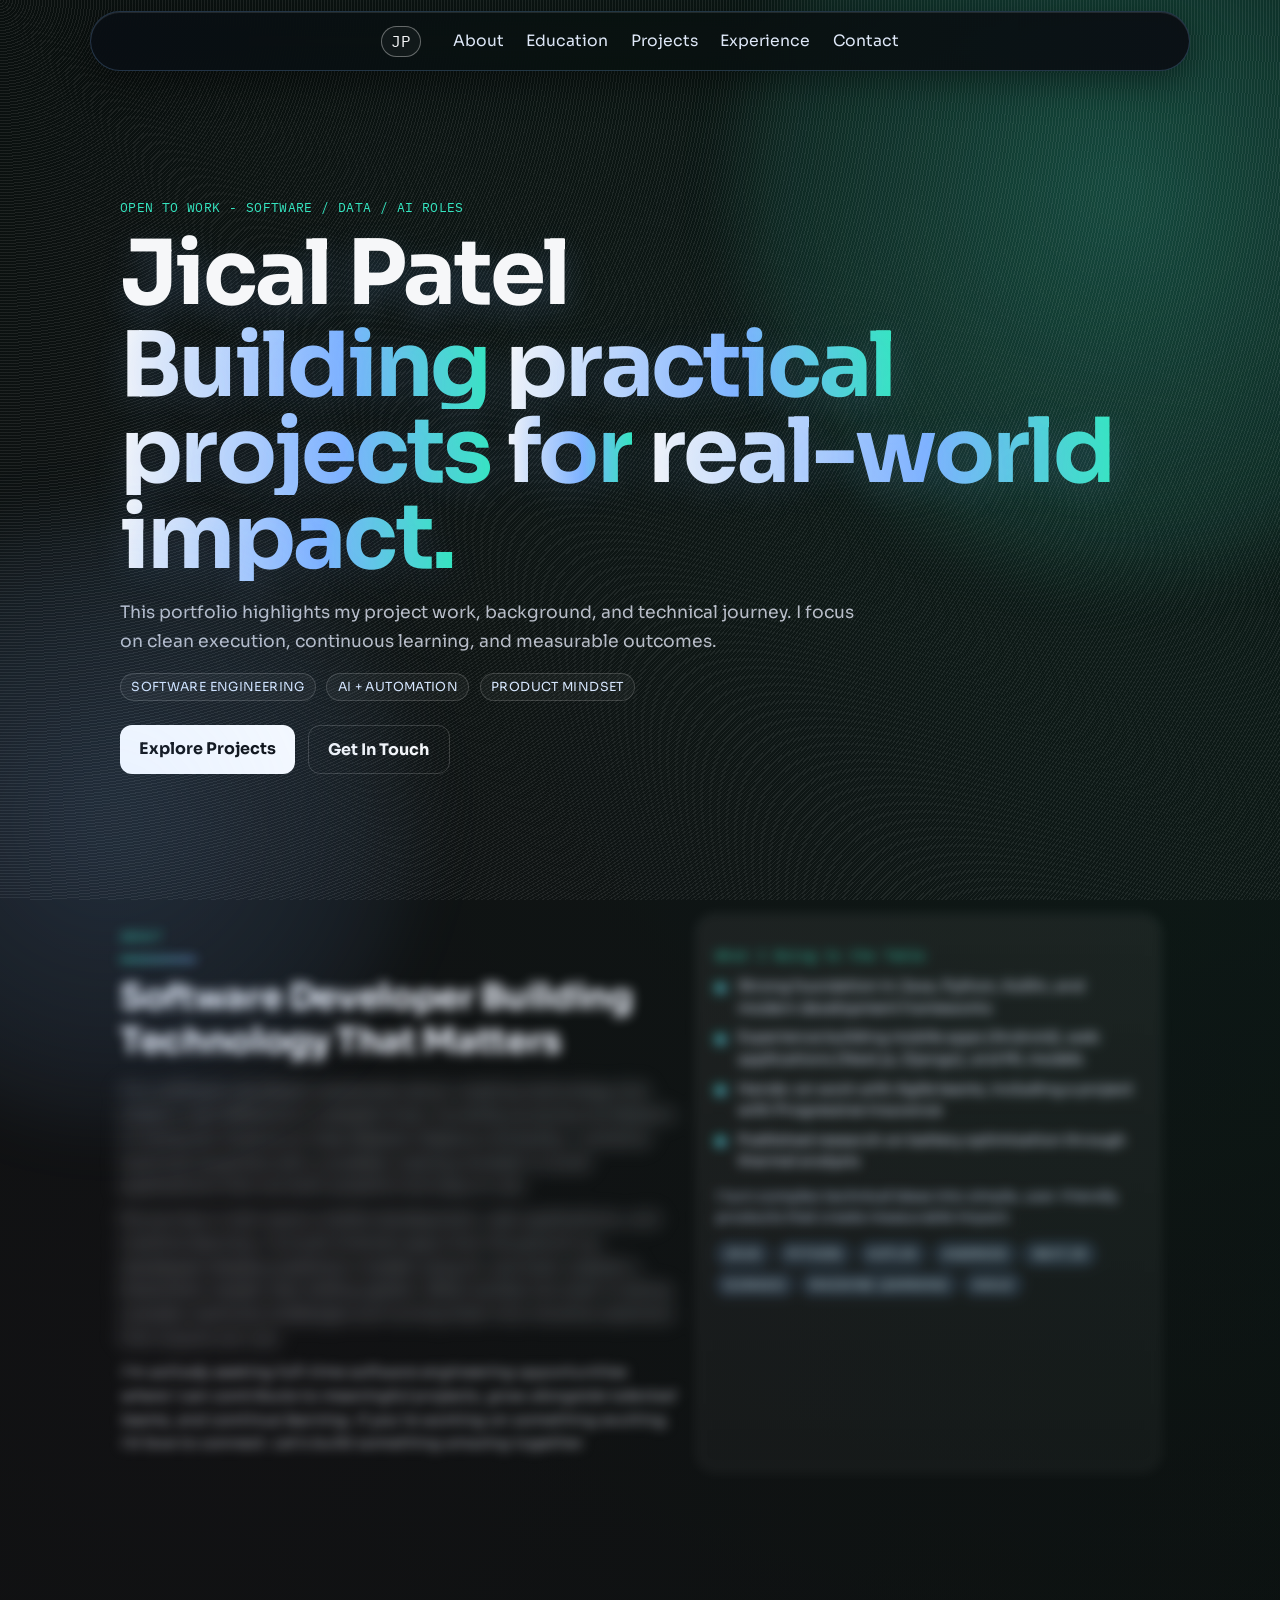
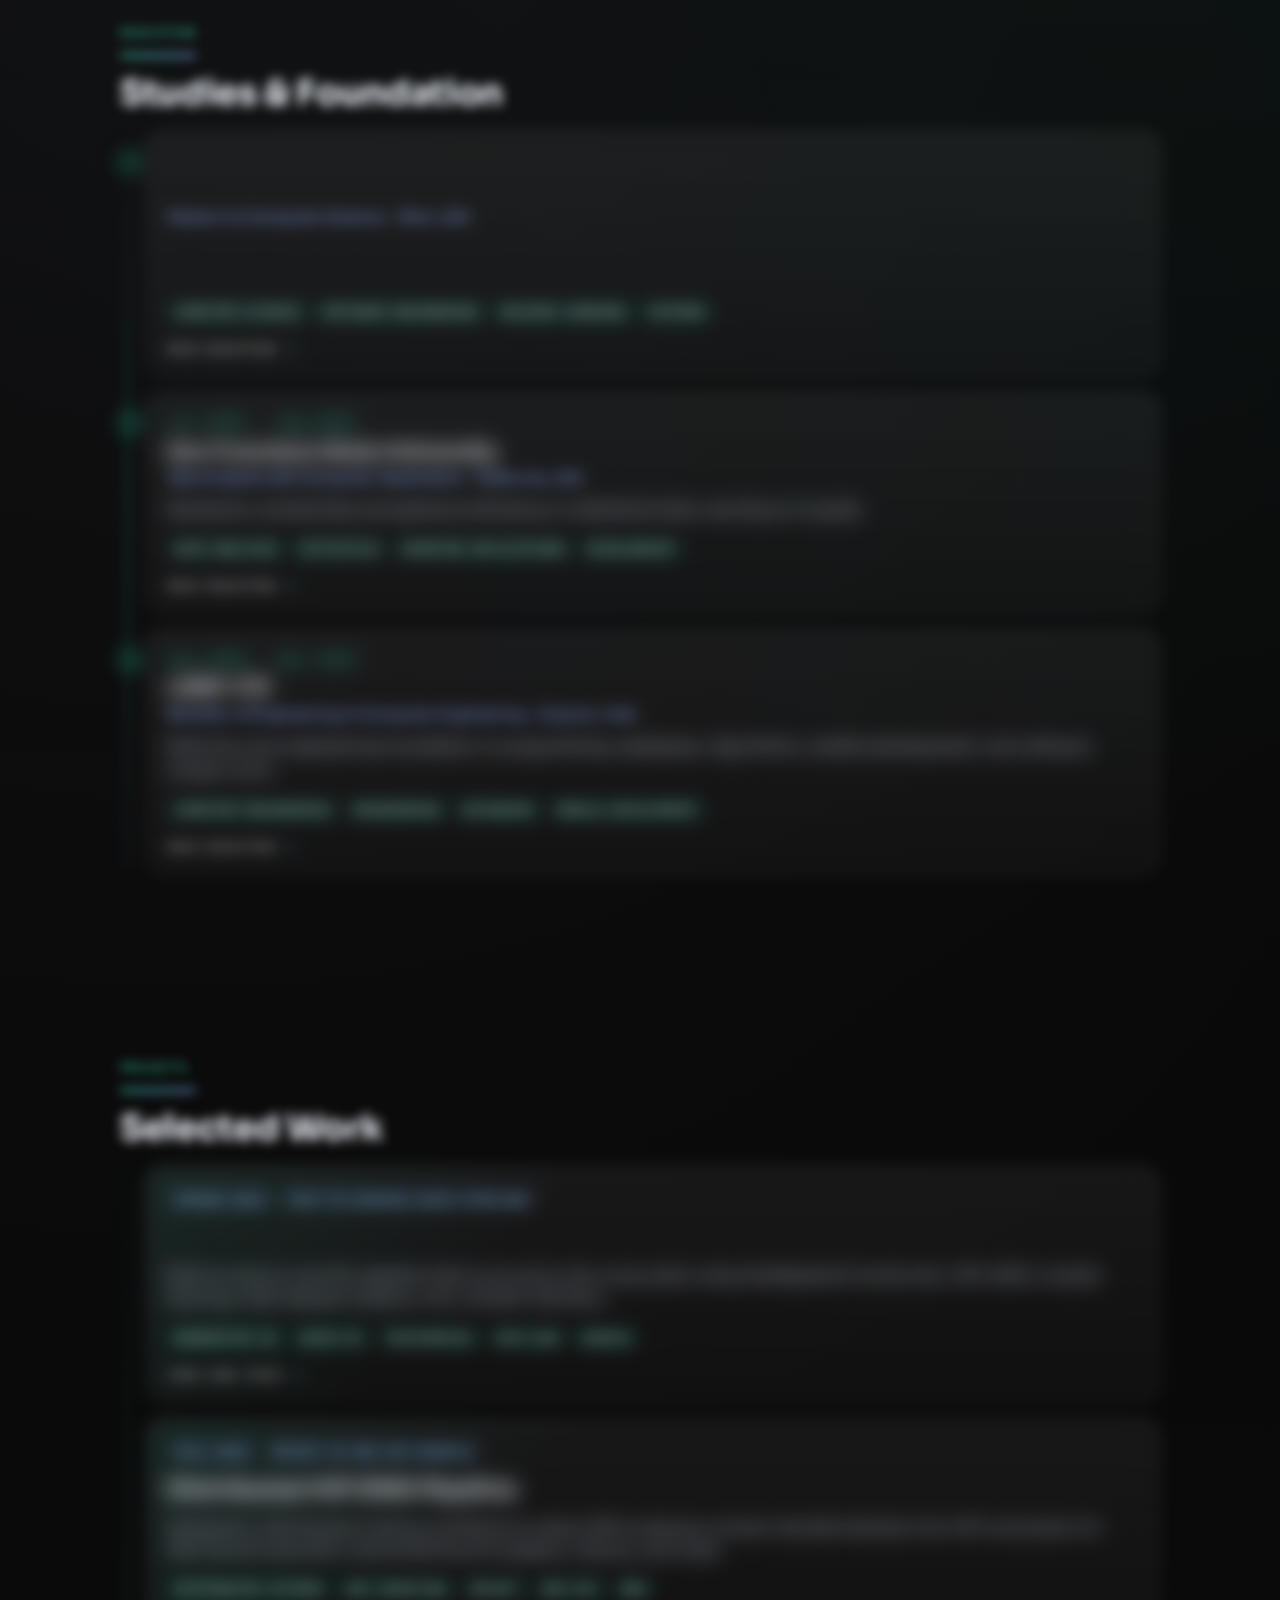
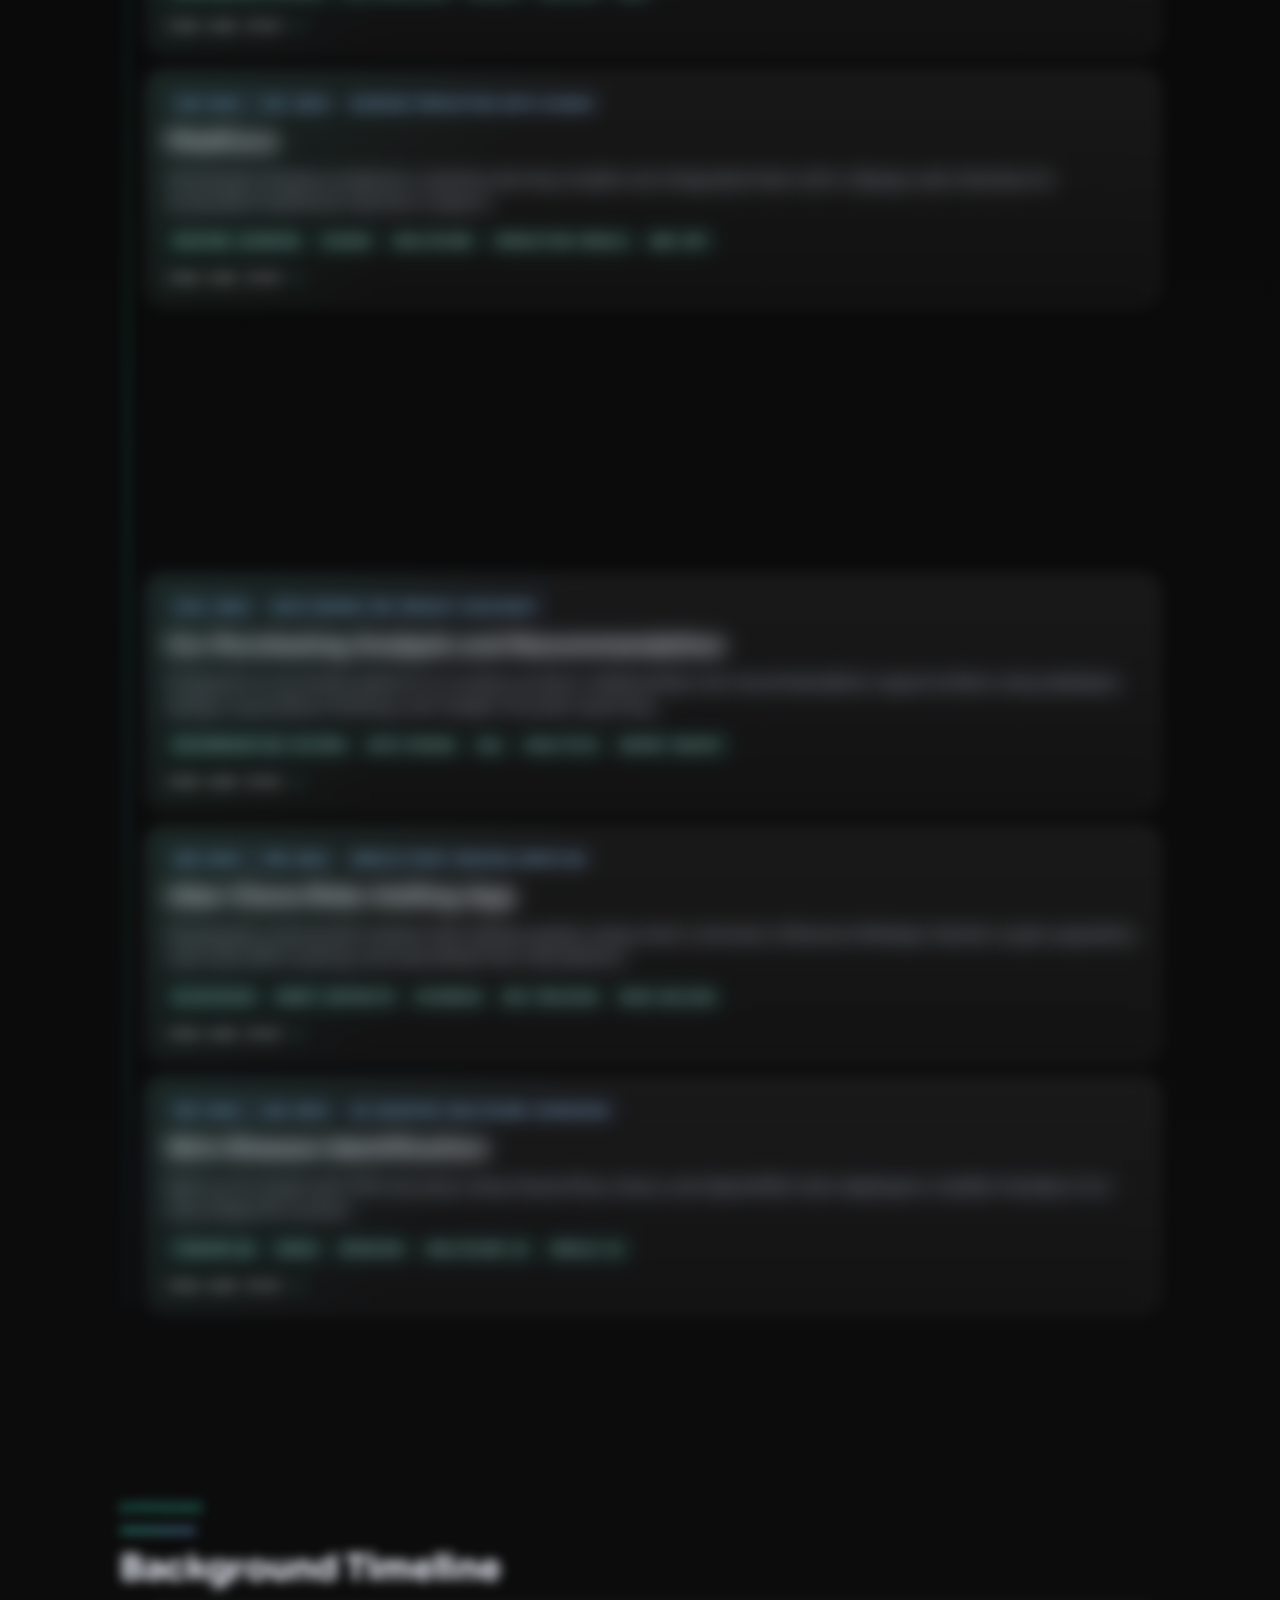
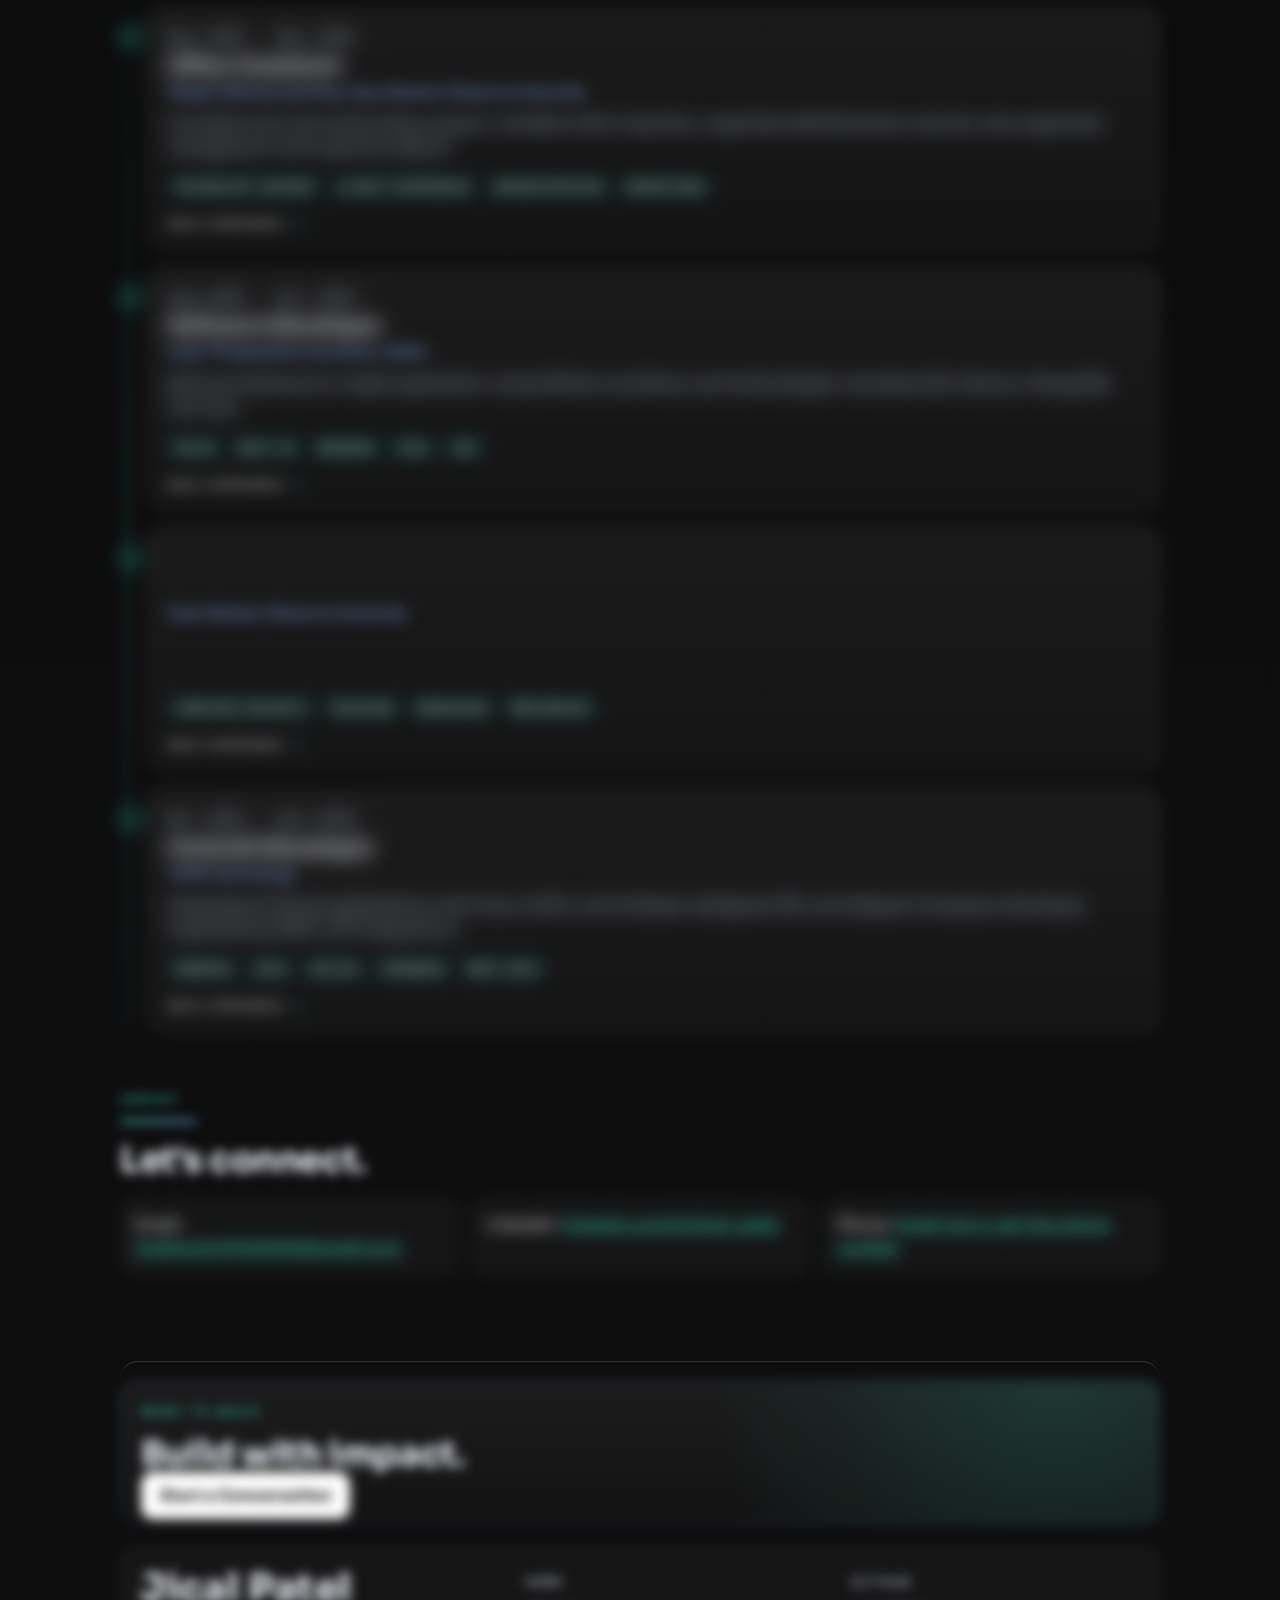
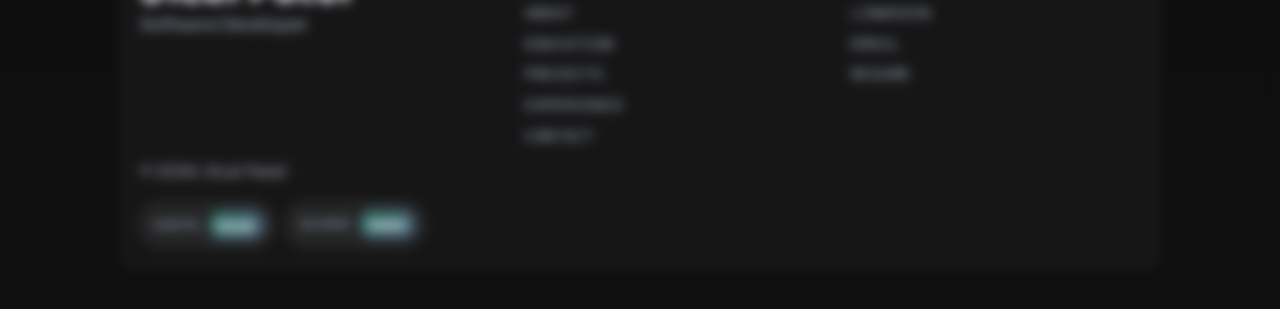
==== index.html @ 5391ae51 "Add files via upload" ====
<!DOCTYPE html>
<html lang="en">
  <head>
    <meta charset="UTF-8" />
    <meta name="viewport" content="width=device-width, initial-scale=1.0" />
    <title>Jical Patel | Portfolio</title>
    <meta
      name="description"
      content="Portfolio website for Jical Patel featuring projects, experience, and contact details."
    />
    <link rel="preconnect" href="https://fonts.googleapis.com" />
    <link rel="preconnect" href="https://fonts.gstatic.com" crossorigin />
    <link
      href="https://fonts.googleapis.com/css2?family=Sora:wght@400;600;700&family=IBM+Plex+Mono:wght@400;500&display=swap"
      rel="stylesheet"
    />
    <link
      href="https://fonts.googleapis.com/css2?family=Orbitron:wght@600;700&display=swap"
      rel="stylesheet"
    />
    <link rel="stylesheet" href="styles.css?v=20260605-cloud-counters" />
  </head>
  <body>
    <div class="scroll-progress" id="scroll-progress"></div>
    <div class="grain"></div>
    <button class="compact-jp" id="compact-jp" aria-label="Open menu">JP</button>
    <header class="site-header">
      <a class="logo" href="#top">JP</a>
      <nav>
        <a href="#about">About</a>
        <a href="#education">Education</a>
        <a href="#projects">Projects</a>
        <a href="#experience">Experience</a>
        <a href="#contact">Contact</a>
      </nav>
    </header>

    <main id="top">
      <section class="hero section">
        <p class="mono">OPEN TO WORK - SOFTWARE / DATA / AI ROLES</p>
        <h1 class="hero-title">
          <span class="hero-name" data-animate="words">Jical Patel</span>
          <span class="hero-subtitle" data-animate="words">Building practical projects for real-world impact.</span>
        </h1>
        <p class="lead">
          This portfolio highlights my project work, background, and technical journey.
          I focus on clean execution, continuous learning, and measurable outcomes.
        </p>
        <div class="hero-metrics">
          <span>Software Engineering</span>
          <span>AI + Automation</span>
          <span>Product Mindset</span>
        </div>
        <div class="cta-row">
          <a class="btn" href="#projects">Explore Projects</a>
          <a class="btn ghost" href="#contact">Get In Touch</a>
        </div>
      </section>

      <section id="about" class="section split">
        <div>
          <p class="mono">ABOUT</p>
          <div class="section-bar"></div>
          <h2 id="about-title">Loading...</h2>
          <div id="about-paragraphs"></div>
          <p id="about-closing"></p>
        </div>
        <div class="card">
          <p class="mono" id="about-focus-title">CURRENT FOCUS</p>
          <ul id="about-focus-list"></ul>
          <p id="about-impact" class="about-impact"></p>
          <div id="about-tags" class="about-tags"></div>
        </div>
      </section>

      <section id="education" class="section">
        <p class="mono">EDUCATION</p>
        <div class="section-bar"></div>
        <h2>Studies & Foundation</h2>
        <div class="timeline education-timeline" id="education-timeline"></div>
      </section>

      <section id="projects" class="section">
        <p class="mono">PROJECTS</p>
        <div class="section-bar"></div>
        <h2>Selected Work</h2>
        <div class="project-grid" id="projects-grid"></div>
      </section>

      <section id="experience" class="section">
        <p class="mono">EXPERIENCE</p>
        <div class="section-bar"></div>
        <h2>Background Timeline</h2>
        <div class="timeline" id="experience-timeline"></div>
      </section>

      <section id="contact" class="section contact">
        <p class="mono">CONTACT</p>
        <div class="section-bar"></div>
        <h2>Let's connect.</h2>
        <div class="contact-grid">
          <p>Email: <a id="contact-email" href="#">Loading...</a></p>
          <p>LinkedIn: <a id="contact-linkedin" href="#" target="_blank" rel="noreferrer">Loading...</a></p>
          <p>Phone: <a id="contact-phone" href="#">Loading...</a></p>
        </div>
      </section>
    </main>

    <footer>
      <div class="footer-top">
        <p class="mono" id="footer-eyebrow">READY TO BUILD</p>
        <h2 id="footer-title">Let's create something meaningful together.</h2>
        <a class="btn" id="footer-cta" href="#contact">Start a Conversation</a>
      </div>
      <div class="footer-bottom">
        <div class="footer-grid">
          <div class="footer-brand">
            <h3 id="footer-brand-name">Jical Patel</h3>
            <p id="footer-brand-role">Software Developer</p>
          </div>
          <div class="footer-links" id="footer-quick-links"></div>
          <div class="footer-links" id="footer-social-links"></div>
        </div>
        <p id="footer-copyright">© 2026 Jical Patel. Built with care and detail.</p>
        <div class="counter-wrap">
          <p class="counter-line">
            Visits
            <span id="visit-count" class="digital-count">0000</span>
          </p>
          <p class="counter-line">
            Clicks
            <span id="click-count" class="digital-count">0000</span>
          </p>
        </div>
      </div>
    </footer>

    <div class="chatbot-shell" id="chatbot-shell" aria-hidden="true">
      <div class="chatbot-backdrop" data-chat-close></div>
      <section class="chatbot-panel" role="dialog" aria-modal="true" aria-labelledby="chatbot-title">
        <div class="chatbot-head">
          <div>
            <p class="mono">JICAL'S ASSISTANT</p>
            <h2 id="chatbot-title">Ask about my work.</h2>
          </div>
          <button class="chatbot-close" type="button" data-chat-close aria-label="Close chatbot">Close</button>
        </div>
        <div class="chatbot-messages" id="chatbot-messages">
          <div class="chat-message bot">
            <p>Hi, I am Jical's portfolio assistant. Ask me about projects, experience, education, skills, resume, or contact.</p>
          </div>
        </div>
        <div class="chatbot-suggestions" aria-label="Suggested questions">
          <button type="button" data-chat-suggestion="Tell me about Jical's projects">Projects</button>
          <button type="button" data-chat-suggestion="What experience does Jical have?">Experience</button>
          <button type="button" data-chat-suggestion="What skills does Jical have?">Skills</button>
          <button type="button" data-chat-suggestion="How can I contact Jical?">Contact</button>
        </div>
        <form class="chatbot-form" id="chatbot-form">
          <input
            id="chatbot-input"
            type="text"
            autocomplete="off"
            placeholder="Ask something about Jical..."
            aria-label="Ask the chatbot"
          />
          <button type="submit">Send</button>
        </form>
      </section>
    </div>

    <script src="script.js?v=20260605-custom-chatbot"></script>
  </body>
</html>
---- styles.css ----
:root {
  --bg: #050505;
  --bg2: #0f0f10;
  --text: #f6f7f9;
  --muted: #adb0b8;
  --accent: #ffffff;
  --accent-2: #35e6c1;
  --accent-3: #7fb3ff;
  --card: rgba(255, 255, 255, 0.04);
  --border: rgba(255, 255, 255, 0.16);
  --content-w: 1040px;
  --glow-shift: 0px;
}

* {
  box-sizing: border-box;
}

html,
body {
  margin: 0;
  padding: 0;
}

body {
  font-family: "Sora", sans-serif;
  color: var(--text);
  overflow-x: hidden;
  background:
    radial-gradient(circle at 15% 20%, #121214 0%, transparent 32%),
    radial-gradient(circle at 85% 8%, #0b201a 0%, transparent 30%),
    linear-gradient(180deg, var(--bg), var(--bg2));
}

body::before {
  content: "";
  position: fixed;
  width: 48rem;
  height: 48rem;
  right: -14rem;
  top: -12rem;
  border-radius: 50%;
  background: radial-gradient(circle, rgba(53, 230, 193, 0.24), rgba(53, 230, 193, 0));
  filter: blur(30px);
  transform: translateY(var(--glow-shift));
  pointer-events: none;
}

body::after {
  content: "";
  position: fixed;
  width: 38rem;
  height: 38rem;
  left: -12rem;
  bottom: -14rem;
  border-radius: 50%;
  background: radial-gradient(circle, rgba(127, 179, 255, 0.18), rgba(127, 179, 255, 0));
  filter: blur(34px);
  transform: translateY(calc(var(--glow-shift) * -0.55));
  pointer-events: none;
}

.scroll-progress {
  position: fixed;
  top: 0;
  left: 0;
  height: 3px;
  width: 0;
  z-index: 40;
  background: linear-gradient(90deg, var(--accent-2), var(--accent-3));
  box-shadow: 0 0 20px rgba(53, 230, 193, 0.45);
}

.compact-jp {
  position: fixed;
  top: 0.9rem;
  left: 50%;
  transform: translateX(-50%);
  z-index: 55;
  display: none;
  border: 1px solid rgba(255, 255, 255, 0.45);
  border-radius: 999px;
  padding: 0.35rem 0.72rem;
  background: rgba(9, 9, 9, 0.42);
  color: #ffffff;
  font-family: "IBM Plex Mono", monospace;
  font-size: 1rem;
  cursor: pointer;
  backdrop-filter: blur(10px);
}

.grain {
  position: fixed;
  inset: 0;
  pointer-events: none;
  opacity: 0.08;
  background-image: repeating-radial-gradient(circle at 0 0, #fff, #fff 1px, transparent 1px, transparent 3px);
}

.site-header {
  position: relative;
  top: 0;
  z-index: 20;
  display: flex;
  justify-content: center;
  align-items: center;
  gap: 2rem;
  width: min(1100px, 94vw);
  margin: 0.7rem auto 0;
  padding: 0.85rem 1.2rem;
  border-radius: 999px;
  backdrop-filter: blur(14px);
  background:
    linear-gradient(90deg, rgba(9, 15, 22, 0.74), rgba(8, 19, 17, 0.72) 48%, rgba(10, 12, 20, 0.74)),
    rgba(9, 9, 9, 0.56);
  border: 1px solid rgba(130, 188, 255, 0.22);
  box-shadow: 0 10px 36px rgba(0, 0, 0, 0.4), inset 0 1px 0 rgba(255, 255, 255, 0.1);
  transition: width 240ms ease, padding 240ms ease, background 240ms ease, border-color 240ms ease;
}

.logo {
  font-family: "IBM Plex Mono", monospace;
  display: inline-flex;
  align-items: center;
  justify-content: center;
  color: var(--text);
  text-decoration: none;
  border: 1px solid rgba(255, 255, 255, 0.35);
  border-radius: 999px;
  padding: 0.28rem 0.55rem;
  background: rgba(255, 255, 255, 0.04);
}

nav {
  display: flex;
  gap: 1.4rem;
  flex-wrap: wrap;
  justify-content: center;
  transition: opacity 520ms cubic-bezier(.22,.61,.36,1), transform 520ms cubic-bezier(.22,.61,.36,1), max-width 520ms cubic-bezier(.22,.61,.36,1);
}

nav a {
  color: #dfe8f8;
  text-decoration: none;
  font-size: 0.98rem;
  transition: color 180ms ease, transform 180ms ease, text-shadow 180ms ease;
}

nav a:hover {
  color: var(--accent-2);
  transform: translateY(-1px);
  text-shadow: 0 0 14px rgba(53, 230, 193, 0.45);
}

body.header-compact .site-header {
  position: fixed;
  top: 0.85rem;
  left: 50%;
  transform: translateX(-50%);
  width: min(1100px, 94vw);
  padding: 0.55rem 0.7rem;
  border-radius: 999px;
  background: rgba(9, 13, 20, 0.28);
  border-color: rgba(255, 255, 255, 0.18);
  z-index: 50;
  opacity: 0;
  pointer-events: none;
  transition: opacity 520ms cubic-bezier(.22,.61,.36,1), transform 520ms cubic-bezier(.22,.61,.36,1), background 520ms ease, border-color 520ms ease, padding 520ms ease;
}

body.header-compact .site-header nav {
  max-width: 0;
  overflow: hidden;
  opacity: 0;
  transform: translateX(-14px);
  pointer-events: none;
}

body.header-compact .site-header .logo {
  min-width: 3rem;
  padding: 0.36rem 0.7rem;
  color: #ffffff;
  border-color: rgba(255, 255, 255, 0.45);
  background: rgba(255, 255, 255, 0.08);
  box-shadow: 0 0 16px rgba(127, 179, 255, 0.2);
}

body.header-compact.menu-open .site-header {
  width: min(1100px, 94vw);
  padding: 0.7rem 1.1rem;
  background:
    linear-gradient(90deg, rgba(9, 15, 22, 0.58), rgba(8, 19, 17, 0.54) 48%, rgba(10, 12, 20, 0.58)),
    rgba(9, 9, 9, 0.4);
  opacity: 1;
  pointer-events: auto;
}

body.header-compact.menu-open .site-header nav {
  max-width: 1000px;
  opacity: 1;
  transform: translateX(0);
  pointer-events: auto;
}

body.header-compact .compact-jp:hover + .site-header,
body.header-compact .site-header:hover {
  opacity: 1;
  pointer-events: auto;
}

body.header-compact .compact-jp:hover + .site-header nav,
body.header-compact .site-header:hover nav {
  max-width: 1000px;
  opacity: 1;
  transform: translateX(0);
  pointer-events: auto;
}

body.header-compact .compact-jp {
  display: inline-flex;
  align-items: center;
  justify-content: center;
}

body.header-compact.menu-open .compact-jp {
  display: none;
}

a {
  color: var(--accent-2);
}

.section {
  width: min(var(--content-w), 92vw);
  margin: 0 auto;
  padding: 5.4rem 0;
}

.reveal {
  opacity: 0;
  transform: translateY(32px);
  filter: blur(6px);
  transition: opacity 820ms ease, transform 820ms cubic-bezier(.2,.75,.2,1), filter 820ms ease;
}

.reveal.in-view {
  opacity: 1;
  transform: translateY(0);
  filter: blur(0);
}

h1 {
  font-size: clamp(2.1rem, 7.6vw, 5.6rem);
  line-height: 0.96;
  letter-spacing: -0.03em;
  margin: 0.9rem 0;
  text-shadow: 0 8px 35px rgba(127, 179, 255, 0.14);
}

.hero {
  padding-top: 7.2rem;
  max-width: 1200px;
}

.hero-metrics {
  margin-top: 1rem;
  display: flex;
  gap: 0.65rem;
  flex-wrap: wrap;
}

.hero-metrics span {
  font-size: 0.78rem;
  letter-spacing: 0.03em;
  text-transform: uppercase;
  color: #d8e8ff;
  border: 1px solid rgba(255, 255, 255, 0.16);
  border-radius: 999px;
  padding: 0.33rem 0.64rem;
  background: rgba(255, 255, 255, 0.04);
}

.hero .hero-name {
  display: block;
  color: #f6f7f9;
  text-shadow: 0 10px 28px rgba(127, 179, 255, 0.18);
}

.hero .hero-subtitle {
  display: block;
  background: linear-gradient(90deg, var(--text), var(--accent-3) 60%, var(--accent-2));
  -webkit-background-clip: text;
  background-clip: text;
  color: transparent;
  margin-top: 0.4rem;
}

.hero .hero-subtitle.word-reveal {
  background: none;
}

.hero .hero-subtitle.word-reveal .word {
  background: linear-gradient(90deg, var(--text), var(--accent-3) 60%, var(--accent-2));
  -webkit-background-clip: text;
  background-clip: text;
  color: transparent;
}

.mono {
  font-family: "IBM Plex Mono", monospace;
  color: var(--accent-2);
  letter-spacing: 0.03em;
  font-size: 0.8rem;
}

.lead {
  color: #b8bdc8;
  max-width: 760px;
  font-size: 1.08rem;
  line-height: 1.65;
}

.cta-row {
  margin-top: 1.5rem;
  display: flex;
  gap: 0.8rem;
  flex-wrap: wrap;
}

.btn {
  color: #050505;
  background: var(--accent);
  text-decoration: none;
  font-weight: 700;
  padding: 0.82rem 1.2rem;
  border-radius: 12px;
  transition: transform 180ms ease, box-shadow 180ms ease;
}

.btn:hover {
  transform: translateY(-2px);
  box-shadow: 0 10px 30px rgba(255, 255, 255, 0.2);
}

.btn.ghost {
  background: transparent;
  color: var(--text);
  border: 1px solid var(--border);
}

.btn.ghost:hover {
  border-color: rgba(127, 179, 255, 0.45);
  box-shadow: 0 10px 26px rgba(53, 230, 193, 0.12);
}

.split {
  display: grid;
  grid-template-columns: 1.2fr 1fr;
  gap: 1.4rem;
}

#about {
  padding-top: 3.4rem;
  padding-bottom: 3.4rem;
}

#experience {
  padding-bottom: 1.3rem;
}

#contact {
  padding-top: 1.5rem;
}


.section-bar {
  width: 76px;
  height: 3px;
  border-radius: 999px;
  margin: 0.55rem 0 0.9rem;
  background: linear-gradient(90deg, var(--accent-2), var(--accent-3));
}

.card,
.project,
.item {
  color: var(--text);
  text-decoration: none;
  background: linear-gradient(180deg, rgba(255, 255, 255, 0.06), rgba(255, 255, 255, 0.03));
  border: 1px solid var(--border);
  border-radius: 18px;
  padding: 1.1rem;
  transition: transform 320ms cubic-bezier(.2,.75,.2,1), border-color 220ms ease, background 220ms ease, box-shadow 320ms ease;
}

.card:hover,
.project:hover,
.item:hover {
  transform: translateY(-8px) scale(1.01);
  border-color: rgba(255, 255, 255, 0.3);
  background: linear-gradient(180deg, rgba(255, 255, 255, 0.09), rgba(255, 255, 255, 0.04));
  box-shadow: 0 16px 40px rgba(0, 0, 0, 0.35);
}

.word-reveal {
  display: block;
}

.word-reveal .word {
  display: inline-block;
  opacity: 0;
  transform: translateY(22px) rotateX(18deg);
  filter: blur(6px);
  transition: opacity 560ms ease, transform 680ms cubic-bezier(.2,.75,.2,1), filter 560ms ease;
  will-change: transform, opacity, filter;
}

.word-reveal.word-in .word {
  opacity: 1;
  transform: translateY(0) rotateX(0);
  filter: blur(0);
}

ul {
  margin: 0;
  padding-left: 1.1rem;
}

.project-grid {
  position: relative;
  display: grid;
  gap: 1rem;
}

.project-grid::before,
.timeline::before {
  content: "";
  position: absolute;
  left: 0.45rem;
  top: 0.3rem;
  bottom: 0.3rem;
  width: 1px;
  background: linear-gradient(180deg, rgba(53, 230, 193, 0), rgba(53, 230, 193, 0.62), rgba(127, 179, 255, 0.2));
  box-shadow: 0 0 18px rgba(53, 230, 193, 0.24);
}

.project {
  position: relative;
  overflow: hidden;
  min-height: 0;
  margin-left: 1.65rem;
  padding: 1.25rem 1.25rem 1.1rem;
  isolation: isolate;
}

.project::before {
  content: "";
  position: absolute;
  inset: 0;
  background: linear-gradient(135deg, rgba(53, 230, 193, 0.08), transparent 35%);
  pointer-events: none;
  z-index: -1;
}

.project::after,
.item::after {
  content: "";
  position: absolute;
  left: -1.52rem;
  top: 1.45rem;
  width: 0.72rem;
  height: 0.72rem;
  border: 1px solid rgba(53, 230, 193, 0.9);
  border-radius: 50%;
  background: #07100e;
  box-shadow: 0 0 0 6px rgba(53, 230, 193, 0.08), 0 0 18px rgba(53, 230, 193, 0.45);
}

.project-meta {
  display: flex;
  flex-wrap: wrap;
  gap: 0.45rem;
  margin-bottom: 0.8rem;
  color: #9fd8ff;
  font-family: "IBM Plex Mono", monospace;
  font-size: 0.72rem;
  letter-spacing: 0.08em;
  text-transform: uppercase;
}

.project-meta span {
  border: 1px solid rgba(127, 179, 255, 0.22);
  border-radius: 999px;
  padding: 0.22rem 0.52rem;
  background: rgba(127, 179, 255, 0.08);
}

.project h3 {
  margin-top: 0.05rem;
  margin-bottom: 0.75rem;
  line-height: 1.2;
  font-size: clamp(1.12rem, 2.2vw, 1.45rem);
}

.project p {
  margin: 0;
  line-height: 1.45;
  color: #c7d2e4;
}

.timeline {
  position: relative;
  display: grid;
  gap: 1rem;
}

.item {
  position: relative;
  margin-left: 1.65rem;
  padding: 1.2rem 1.25rem 1.05rem;
}

.year {
  display: inline-block;
  color: var(--accent-2);
  font-family: "IBM Plex Mono", monospace;
  margin-bottom: 0.4rem;
}

.item h3 {
  margin: 0 0 0.25rem;
  color: #f2f6ff;
  font-size: clamp(1.05rem, 2vw, 1.32rem);
}

.item-org {
  display: block;
  margin-bottom: 0.7rem;
  color: #8fb8ff;
  font-size: 0.9rem;
}

.item p {
  color: #c7d2e4;
  line-height: 1.5;
  margin: 0;
}

.tag-list {
  display: flex;
  flex-wrap: wrap;
  gap: 0.45rem;
  margin-top: 0.95rem;
}

.tag-list span {
  color: #defcf6;
  font-size: 0.68rem;
  font-family: "IBM Plex Mono", monospace;
  text-transform: uppercase;
  letter-spacing: 0.06em;
  border: 1px solid rgba(53, 230, 193, 0.25);
  border-radius: 999px;
  padding: 0.25rem 0.5rem;
  background: rgba(53, 230, 193, 0.07);
}

.open-cue {
  display: inline-flex;
  align-items: center;
  gap: 0.35rem;
  margin-top: 1rem;
  color: #f6f7f9;
  font-family: "IBM Plex Mono", monospace;
  font-size: 0.78rem;
  letter-spacing: 0.06em;
  text-transform: uppercase;
}

.open-cue::after {
  content: "->";
  color: var(--accent-2);
  transition: transform 180ms ease;
}

.project:hover .open-cue::after,
.item:hover .open-cue::after {
  transform: translateX(4px);
}

#about-paragraphs p,
#about-closing {
  color: var(--muted);
  line-height: 1.55;
  font-size: 0.96rem;
  max-width: 62ch;
}

#about-paragraphs p {
  margin: 0.55rem 0;
}

#about-paragraphs p:nth-child(n + 3) {
  display: none;
}

#about-closing {
  margin-top: 0.65rem;
  font-style: italic;
}

#about-focus-list {
  list-style: none;
  padding: 0;
  margin: 0.2rem 0 0.8rem;
  display: grid;
  gap: 0.5rem;
}

#about-focus-list li {
  position: relative;
  padding-left: 1.35rem;
  color: #d9e2f4;
  line-height: 1.45;
  font-size: 0.93rem;
}

#about-focus-list li::before {
  content: "";
  position: absolute;
  left: 0;
  top: 0.45rem;
  width: 0.56rem;
  height: 0.56rem;
  border-radius: 50%;
  background: linear-gradient(135deg, var(--accent-2), var(--accent-3));
  box-shadow: 0 0 10px rgba(53, 230, 193, 0.45);
}

.about-impact {
  margin: 0.45rem 0 0.85rem;
  color: #b7c6dd;
  font-size: 0.9rem;
  line-height: 1.5;
}

.about-tags {
  display: flex;
  flex-wrap: wrap;
  gap: 0.45rem;
}

.about-tags span {
  font-size: 0.72rem;
  text-transform: uppercase;
  letter-spacing: 0.06em;
  color: #dff7ff;
  border: 1px solid rgba(127, 179, 255, 0.32);
  background: rgba(127, 179, 255, 0.12);
  border-radius: 999px;
  padding: 0.23rem 0.52rem;
}

h2 {
  color: #f0f5ff;
  font-size: clamp(1.5rem, 3vw, 2.2rem);
  letter-spacing: -0.01em;
  margin: 0 0 1rem;
}

#projects .project h3,
#experience .item .year {
  color: #eaf5ff;
}

footer {
  width: min(var(--content-w), 92vw);
  margin: 0 auto;
  padding: 1.1rem 0 2.5rem;
  color: var(--muted);
  border-top: 1px solid var(--border);
  background: transparent;
  border-radius: 18px;
}

.footer-top {
  border: 1px solid rgba(127, 179, 255, 0.22);
  border-radius: 18px;
  padding: 1.2rem 1.25rem 1.05rem;
  background:
    radial-gradient(circle at 90% 0%, rgba(53, 230, 193, 0.14), transparent 36%),
    linear-gradient(180deg, rgba(255, 255, 255, 0.06), rgba(255, 255, 255, 0.02));
}

.footer-top h2 {
  margin: 1rem 0 0.75rem;
  max-width: 14ch;
  line-height: 1.04;
}

.footer-top .btn {
  margin-top: 2rem;
}

.footer-bottom {
  margin-top: 1.45rem;
  border: 1px solid rgba(255, 255, 255, 0.12);
  border-radius: 16px;
  padding: 1.35rem 1.2rem 1.1rem;
  background: rgba(255, 255, 255, 0.03);
}

.footer-bottom > p {
  margin: 1rem 0 0;
}

.footer-grid {
  display: grid;
  grid-template-columns: minmax(220px, 1.2fr) 1fr 1fr;
  gap: 2.4rem;
  align-items: start;
}

.footer-brand h3 {
  margin: 0 0 0.35rem;
  color: #f4f7ff;
  letter-spacing: 0.01em;
  font-size: clamp(1.7rem, 3.2vw, 2.45rem);
  line-height: 1;
}

.footer-brand p {
  margin: 0;
  color: #aeb9cb;
  font-size: 1.05rem;
}

.footer-links {
  display: grid;
  gap: 0.8rem;
  padding-top: 0.25rem;
}

.footer-links a {
  color: #cbd8ef;
  text-decoration: none;
  font-family: "IBM Plex Mono", monospace;
  text-transform: uppercase;
  letter-spacing: 0.06em;
  font-size: 0.93rem;
  line-height: 1.2;
  transition: color 160ms ease, transform 160ms ease;
}

.footer-links a:hover {
  color: var(--accent-2);
  transform: translateX(2px);
}

.contact-grid {
  display: grid;
  grid-template-columns: repeat(3, minmax(0, 1fr));
  gap: 0.8rem;
}

.contact-grid p {
  margin: 0;
  padding: 0.9rem;
  border: 1px solid rgba(255, 255, 255, 0.12);
  border-radius: 14px;
  background: rgba(255, 255, 255, 0.03);
  line-height: 1.45;
}

footer p {
  margin: 0.2rem 0;
}

.counter-wrap {
  margin-top: 1.1rem;
  display: flex;
  flex-wrap: wrap;
  gap: 0.75rem;
}

.counter-line {
  display: inline-flex;
  align-items: center;
  justify-content: space-between;
  gap: 0.6rem;
  font-weight: 600;
  color: #bfd2f0;
  background: rgba(255, 255, 255, 0.04);
  border: 1px solid rgba(255, 255, 255, 0.2);
  border-radius: 999px;
  padding: 0.42rem 0.55rem 0.42rem 0.78rem;
  backdrop-filter: blur(8px);
}

.digital-count {
  min-width: 4ch;
  text-align: center;
  font-family: "IBM Plex Mono", monospace;
  font-size: 0.96rem;
  font-weight: 700;
  letter-spacing: 0.03em;
  color: #e7fffb;
  background: linear-gradient(135deg, rgba(53, 230, 193, 0.35), rgba(127, 179, 255, 0.35));
  border: 1px solid rgba(255, 255, 255, 0.24);
  border-radius: 999px;
  padding: 0.24rem 0.52rem;
}

.counter-line {
  font-size: 0.72rem;
  text-transform: uppercase;
  letter-spacing: 0.08em;
  color: #9fb0c6;
}

.chatbot-shell {
  position: fixed;
  inset: 0;
  z-index: 90;
  display: grid;
  place-items: end center;
  padding: 1.2rem;
  opacity: 0;
  pointer-events: none;
  transition: opacity 260ms ease;
}

.chatbot-shell.is-open {
  opacity: 1;
  pointer-events: auto;
}

.chatbot-backdrop {
  position: absolute;
  inset: 0;
  background:
    radial-gradient(circle at 50% 100%, rgba(53, 230, 193, 0.16), transparent 34%),
    rgba(0, 0, 0, 0.52);
  backdrop-filter: blur(8px);
}

.chatbot-panel {
  position: relative;
  width: min(720px, 94vw);
  max-height: min(760px, 88vh);
  display: grid;
  grid-template-rows: auto minmax(220px, 1fr) auto auto;
  overflow: hidden;
  border: 1px solid rgba(127, 179, 255, 0.28);
  border-radius: 28px;
  background:
    radial-gradient(circle at 100% 0%, rgba(53, 230, 193, 0.2), transparent 32%),
    linear-gradient(180deg, rgba(15, 20, 28, 0.94), rgba(5, 7, 10, 0.96));
  box-shadow: 0 28px 80px rgba(0, 0, 0, 0.55), inset 0 1px 0 rgba(255, 255, 255, 0.1);
  transform: translateY(22px) scale(0.98);
  transition: transform 360ms cubic-bezier(.2,.75,.2,1);
}

.chatbot-shell.is-open .chatbot-panel {
  transform: translateY(0) scale(1);
}

.chatbot-head {
  display: flex;
  align-items: start;
  justify-content: space-between;
  gap: 1rem;
  padding: 1.2rem 1.2rem 0.95rem;
  border-bottom: 1px solid rgba(255, 255, 255, 0.1);
}

.chatbot-head h2 {
  margin: 0.35rem 0 0;
  font-size: clamp(1.45rem, 3vw, 2.2rem);
  max-width: none;
}

.chatbot-close {
  border: 1px solid rgba(255, 255, 255, 0.16);
  border-radius: 999px;
  padding: 0.45rem 0.7rem;
  color: #dfe8f8;
  background: rgba(255, 255, 255, 0.05);
  cursor: pointer;
  font-family: "IBM Plex Mono", monospace;
  text-transform: uppercase;
  letter-spacing: 0.06em;
  font-size: 0.72rem;
}

.chatbot-close:hover {
  color: var(--accent-2);
  border-color: rgba(53, 230, 193, 0.36);
}

.chatbot-messages {
  display: grid;
  align-content: start;
  gap: 0.8rem;
  padding: 1.1rem;
  overflow-y: auto;
}

.chat-message {
  max-width: 82%;
  padding: 0.82rem 0.9rem;
  border-radius: 18px;
  line-height: 1.5;
  animation: chatPop 260ms ease both;
}

.chat-message p {
  margin: 0;
}

.chat-message.bot {
  justify-self: start;
  color: #d9e4f5;
  border: 1px solid rgba(127, 179, 255, 0.18);
  background: rgba(255, 255, 255, 0.055);
}

.chat-message.user {
  justify-self: end;
  color: #04100d;
  background: linear-gradient(135deg, var(--accent-2), #a9f5ff);
  box-shadow: 0 12px 34px rgba(53, 230, 193, 0.22);
}

.chatbot-suggestions {
  display: flex;
  flex-wrap: wrap;
  gap: 0.5rem;
  padding: 0 1.1rem 1rem;
}

.chatbot-suggestions button {
  border: 1px solid rgba(53, 230, 193, 0.24);
  border-radius: 999px;
  padding: 0.44rem 0.7rem;
  color: #dffcf6;
  background: rgba(53, 230, 193, 0.08);
  cursor: pointer;
  font-family: "IBM Plex Mono", monospace;
  text-transform: uppercase;
  letter-spacing: 0.05em;
  font-size: 0.7rem;
}

.chatbot-suggestions button:hover {
  background: rgba(53, 230, 193, 0.16);
}

.chatbot-form {
  display: grid;
  grid-template-columns: 1fr auto;
  gap: 0.6rem;
  padding: 1rem;
  border-top: 1px solid rgba(255, 255, 255, 0.1);
  background: rgba(255, 255, 255, 0.03);
}

.chatbot-form input {
  width: 100%;
  border: 1px solid rgba(255, 255, 255, 0.16);
  border-radius: 999px;
  padding: 0.85rem 1rem;
  color: #f6f7f9;
  background: rgba(255, 255, 255, 0.06);
  outline: none;
  font: inherit;
}

.chatbot-form input:focus {
  border-color: rgba(53, 230, 193, 0.5);
  box-shadow: 0 0 0 4px rgba(53, 230, 193, 0.08);
}

.chatbot-form button {
  border: 0;
  border-radius: 999px;
  padding: 0.85rem 1rem;
  color: #050505;
  background: #ffffff;
  cursor: pointer;
  font-weight: 700;
}

@keyframes chatPop {
  from {
    opacity: 0;
    transform: translateY(10px) scale(0.98);
  }

  to {
    opacity: 1;
    transform: translateY(0) scale(1);
  }
}

.detail-page .site-header {
  position: sticky;
}

.detail-hero {
  width: min(var(--content-w), 92vw);
  margin: 0 auto;
  padding: 6.5rem 0 2.2rem;
}

.back-link {
  display: inline-flex;
  margin-bottom: 1.4rem;
  color: #cfe4ff;
  font-family: "IBM Plex Mono", monospace;
  text-decoration: none;
  text-transform: uppercase;
  letter-spacing: 0.07em;
  font-size: 0.8rem;
}

.back-link:hover {
  color: var(--accent-2);
}

.detail-kicker {
  display: flex;
  flex-wrap: wrap;
  gap: 0.55rem;
  margin-bottom: 1rem;
}

.detail-kicker span {
  border: 1px solid rgba(53, 230, 193, 0.24);
  border-radius: 999px;
  padding: 0.28rem 0.62rem;
  color: #bcefe5;
  background: rgba(53, 230, 193, 0.07);
  font-family: "IBM Plex Mono", monospace;
  font-size: 0.75rem;
  text-transform: uppercase;
  letter-spacing: 0.07em;
}

.detail-hero h1 {
  margin: 0;
  max-width: 11ch;
  font-size: clamp(3rem, 8vw, 6.6rem);
  line-height: 0.95;
  letter-spacing: -0.08em;
}

.detail-lead {
  max-width: 66ch;
  margin: 1.4rem 0 0;
  color: #c3ccdb;
  font-size: clamp(1.05rem, 2vw, 1.35rem);
  line-height: 1.55;
}

.detail-layout {
  width: min(var(--content-w), 92vw);
  margin: 0 auto 4rem;
  display: grid;
  grid-template-columns: minmax(0, 1.3fr) minmax(240px, 0.7fr);
  gap: 1.2rem;
  align-items: start;
}

.detail-panel {
  border: 1px solid rgba(255, 255, 255, 0.14);
  border-radius: 22px;
  padding: 1.35rem;
  background:
    radial-gradient(circle at 100% 0%, rgba(53, 230, 193, 0.12), transparent 34%),
    rgba(255, 255, 255, 0.035);
}

.detail-panel h2,
.detail-panel h3 {
  margin-top: 0;
}

.detail-panel p,
.detail-panel li {
  color: #c8d2e3;
  line-height: 1.62;
}

.detail-panel li + li {
  margin-top: 0.55rem;
}

.detail-actions {
  display: grid;
  gap: 0.7rem;
  margin-top: 1rem;
}

.detail-actions .btn {
  justify-content: center;
  text-align: center;
}

.stat-grid {
  display: grid;
  gap: 0.8rem;
}

.stat {
  border: 1px solid rgba(255, 255, 255, 0.12);
  border-radius: 16px;
  padding: 0.85rem;
  background: rgba(255, 255, 255, 0.035);
}

.stat strong {
  display: block;
  color: #f6f7f9;
  margin-bottom: 0.2rem;
}

.stat span {
  color: #9fb0c6;
  font-size: 0.9rem;
}

@media (max-width: 860px) {
  .chatbot-shell {
    padding: 0.6rem;
    place-items: end center;
  }

  .chatbot-panel {
    width: 100%;
    max-height: 86vh;
    border-radius: 22px;
  }

  .chatbot-head,
  .chatbot-form {
    padding: 0.9rem;
  }

  .chatbot-form {
    grid-template-columns: 1fr;
  }

  .chat-message {
    max-width: 94%;
  }

  .detail-layout {
    grid-template-columns: 1fr;
  }

  .detail-hero {
    padding-top: 4.5rem;
  }

  .footer-grid {
    grid-template-columns: 1fr;
    gap: 1rem;
  }

  .footer-bottom {
    margin-top: 1.1rem;
    padding: 1rem 0.9rem;
  }

  .footer-top {
    padding: 1.1rem 1rem;
  }

  .footer-top h2 {
    max-width: 100%;
    margin-bottom: 0.95rem;
  }

  .counter-wrap {
    width: 100%;
  }
}

@keyframes reveal {
  from {
    opacity: 0;
    transform: translateY(16px);
  }

  to {
    opacity: 1;
    transform: translateY(0);
  }
}

@media (max-width: 860px) {
  .site-header {
    gap: 0.9rem;
    border-radius: 18px;
    top: 0;
    padding: 0.75rem 0.9rem;
  }

  .split,
  .project-grid,
  .contact-grid {
    grid-template-columns: 1fr;
  }

  nav {
    gap: 0.6rem;
    justify-content: center;
  }

  nav a {
    font-size: 0.86rem;
  }

  .hero {
    padding-top: 6.2rem;
  }

  .section {
    padding: 4.5rem 0;
  }

  .lead {
    font-size: 1rem;
  }

  h2 {
    margin-bottom: 0.85rem;
  }

  .footer-top,
  .footer-bottom {
    padding: 1rem 0.9rem;
  }
}
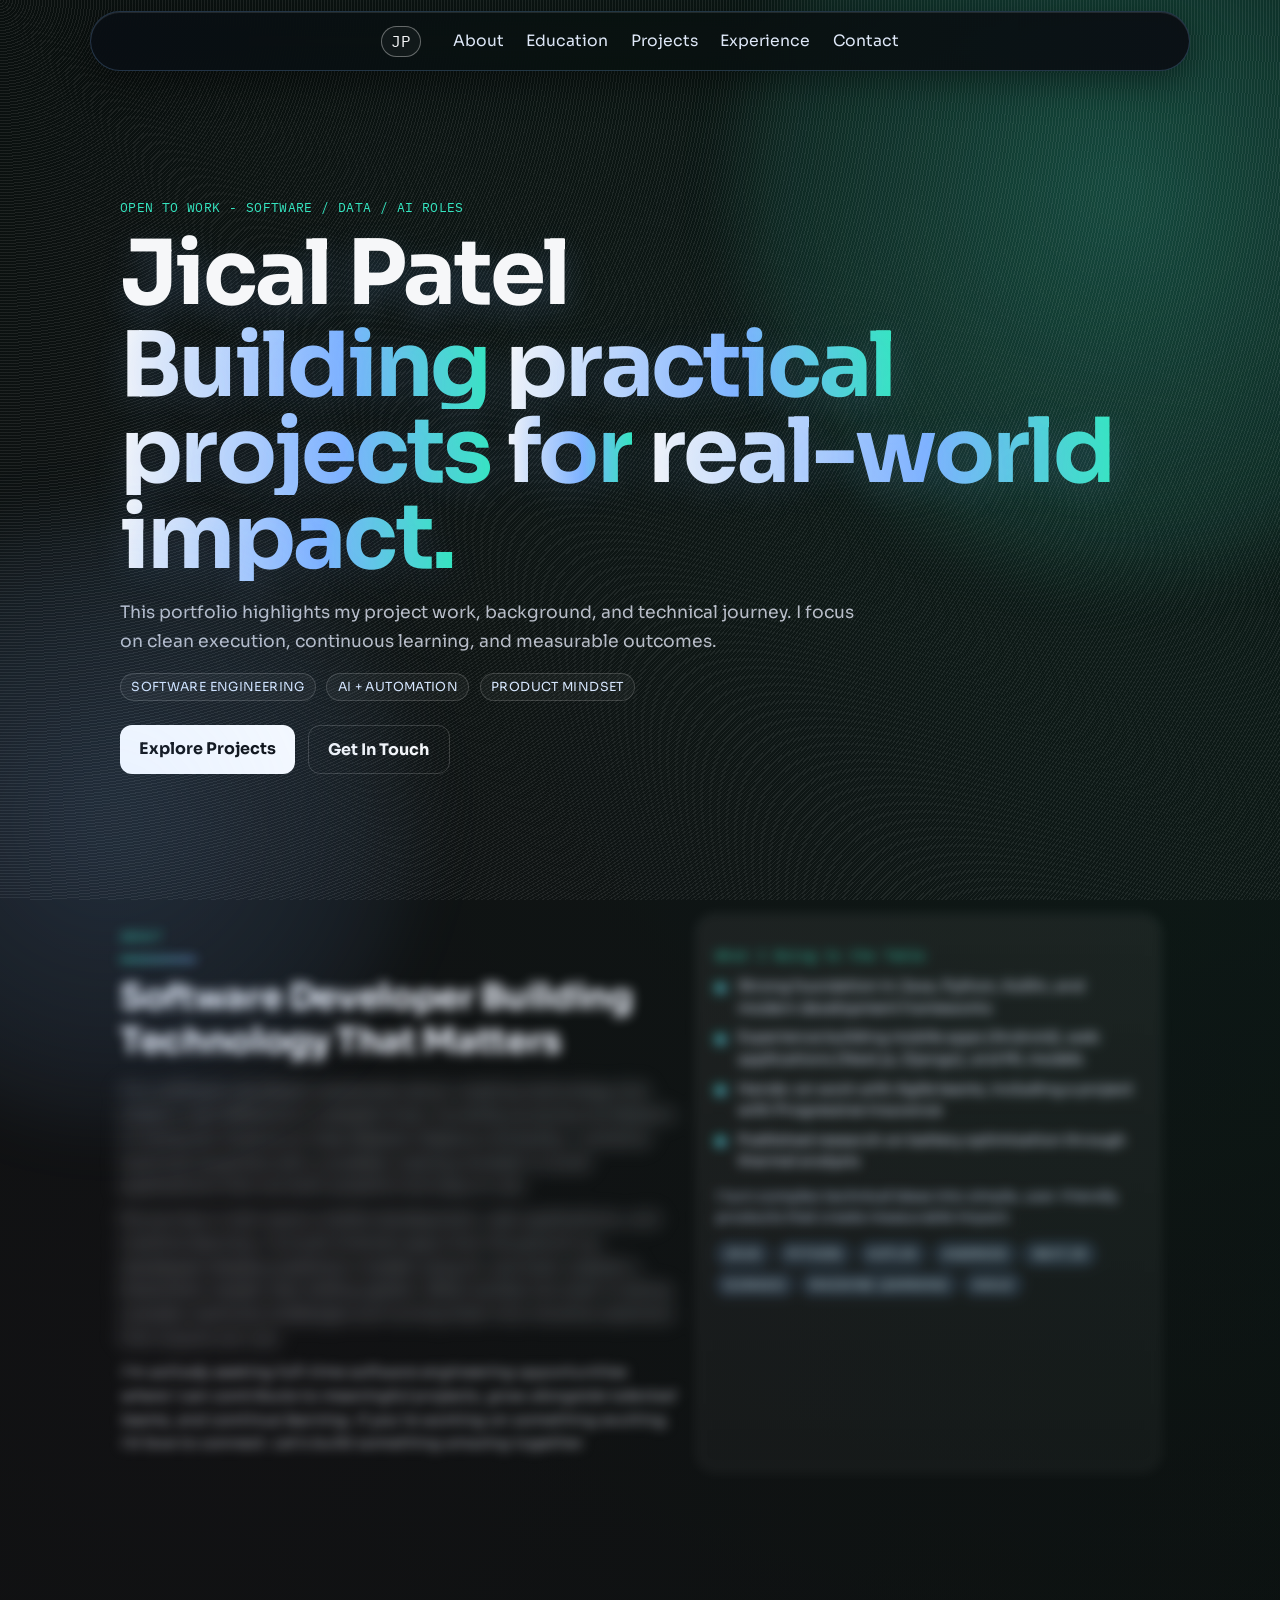
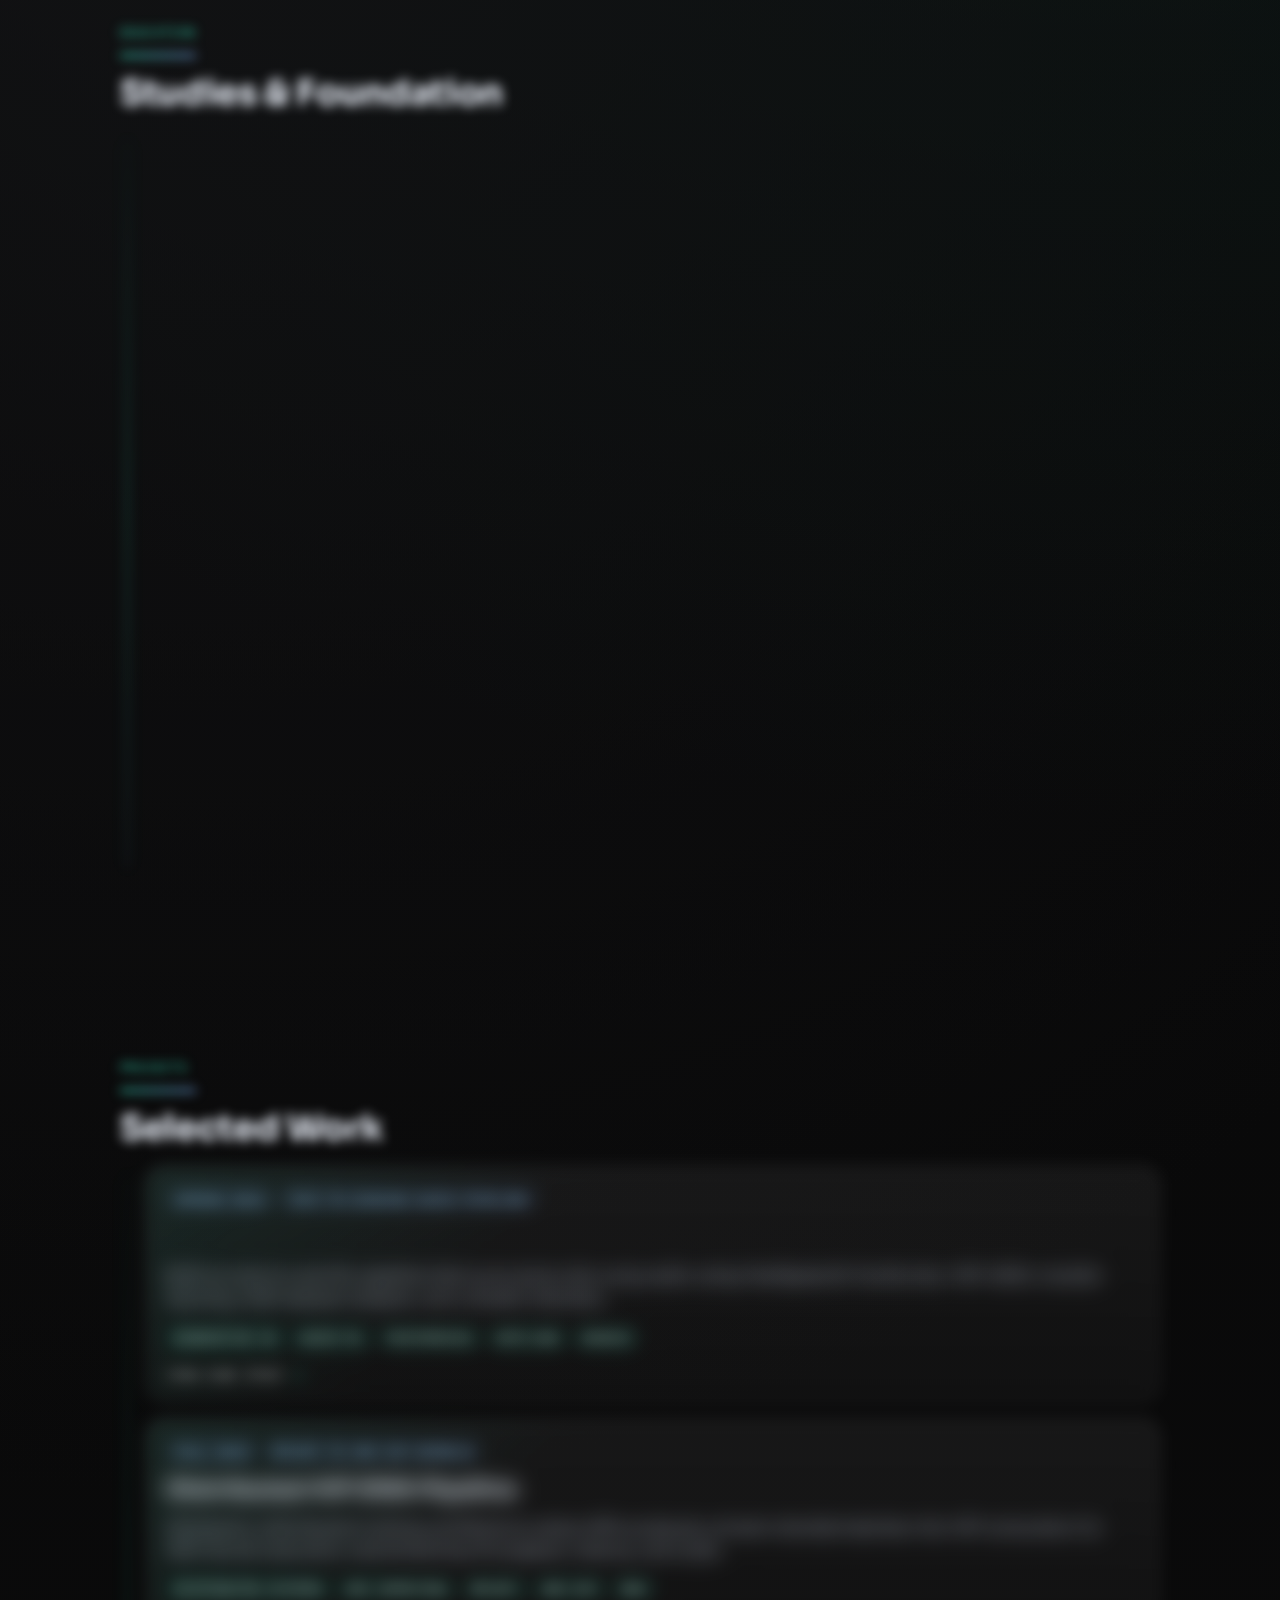
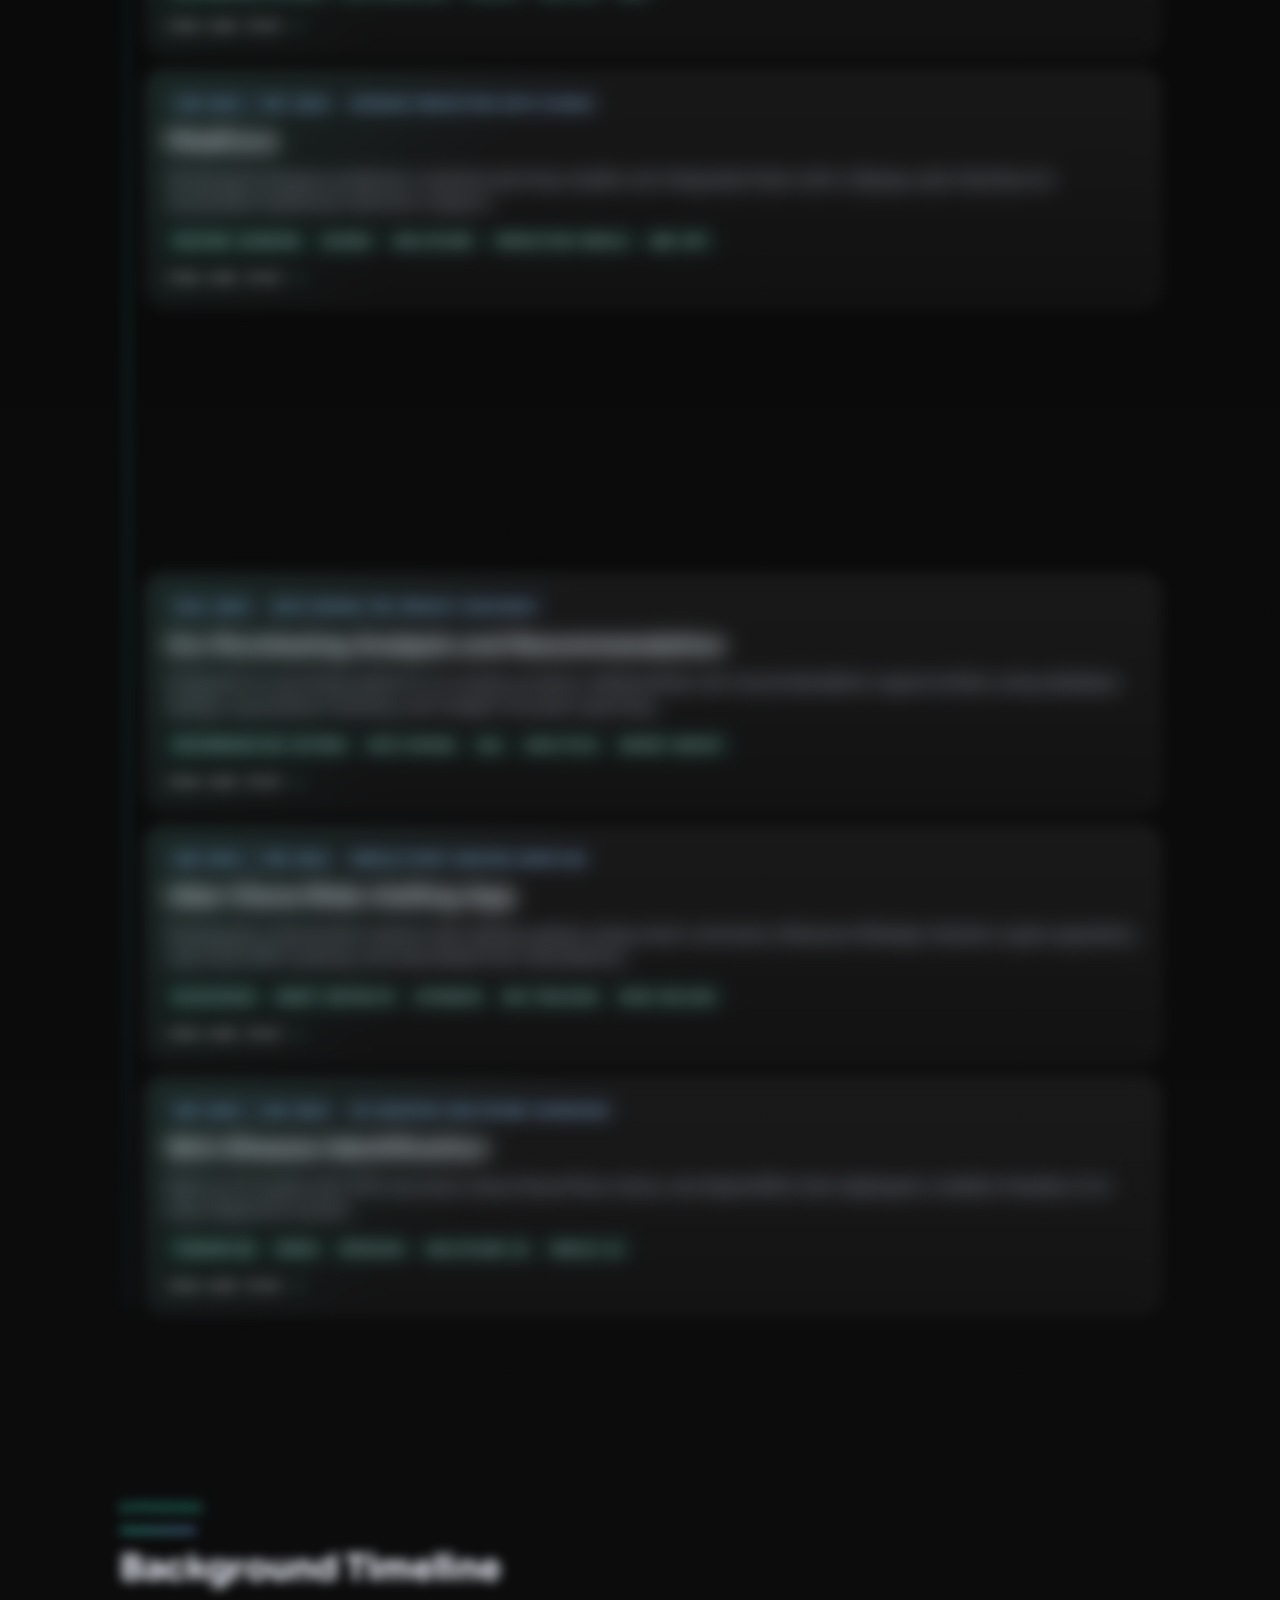
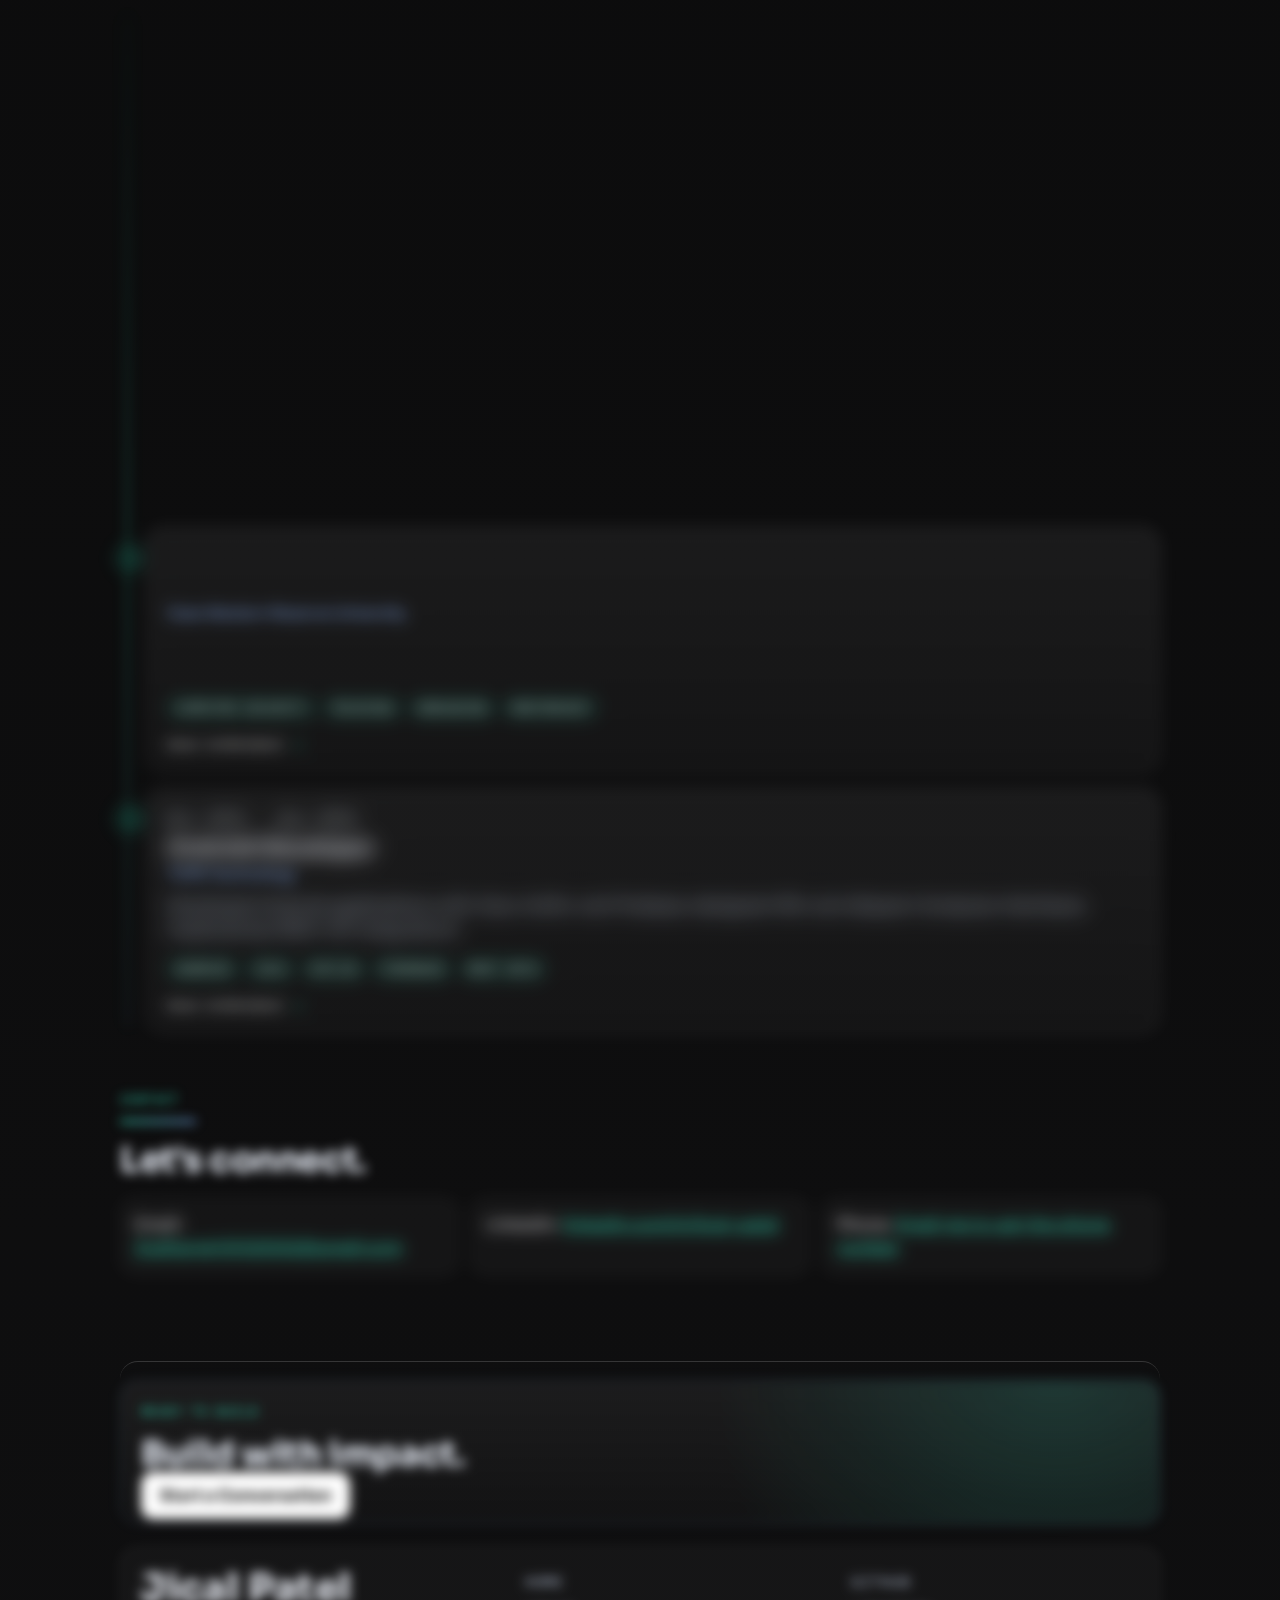
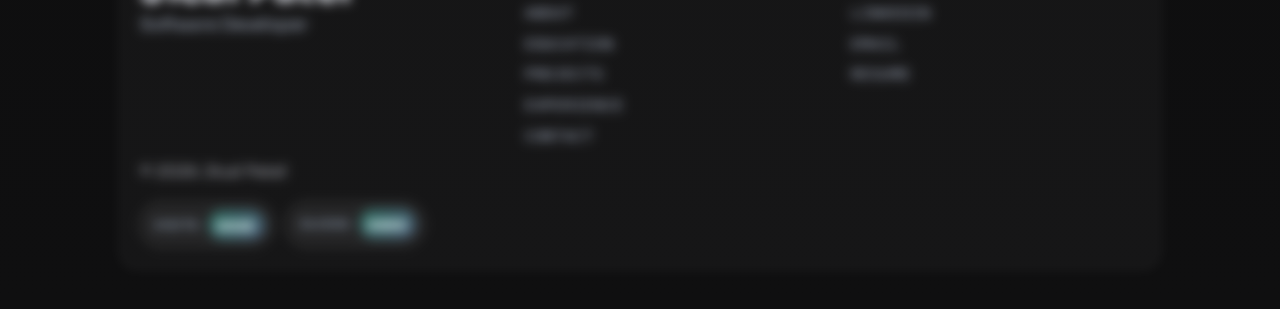
==== commit 51f9664a: "Add files via upload" ====
--- a/index.html
+++ b/index.html
@@ -18,7 +18,7 @@
       href="https://fonts.googleapis.com/css2?family=Orbitron:wght@600;700&display=swap"
       rel="stylesheet"
     />
-    <link rel="stylesheet" href="styles.css?v=20260605-cloud-counters" />
+    <link rel="stylesheet" href="styles.css?v=20260605-better-chatbot" />
   </head>
   <body>
     <div class="scroll-progress" id="scroll-progress"></div>
@@ -169,6 +169,6 @@
       </section>
     </div>
 
-    <script src="script.js?v=20260605-custom-chatbot"></script>
+    <script src="script.js?v=20260605-better-chatbot"></script>
   </body>
 </html>
--- a/styles.css
+++ b/styles.css
@@ -916,6 +916,7 @@
 
 .chat-message p {
   margin: 0;
+  white-space: pre-line;
 }
 
 .chat-message.bot {
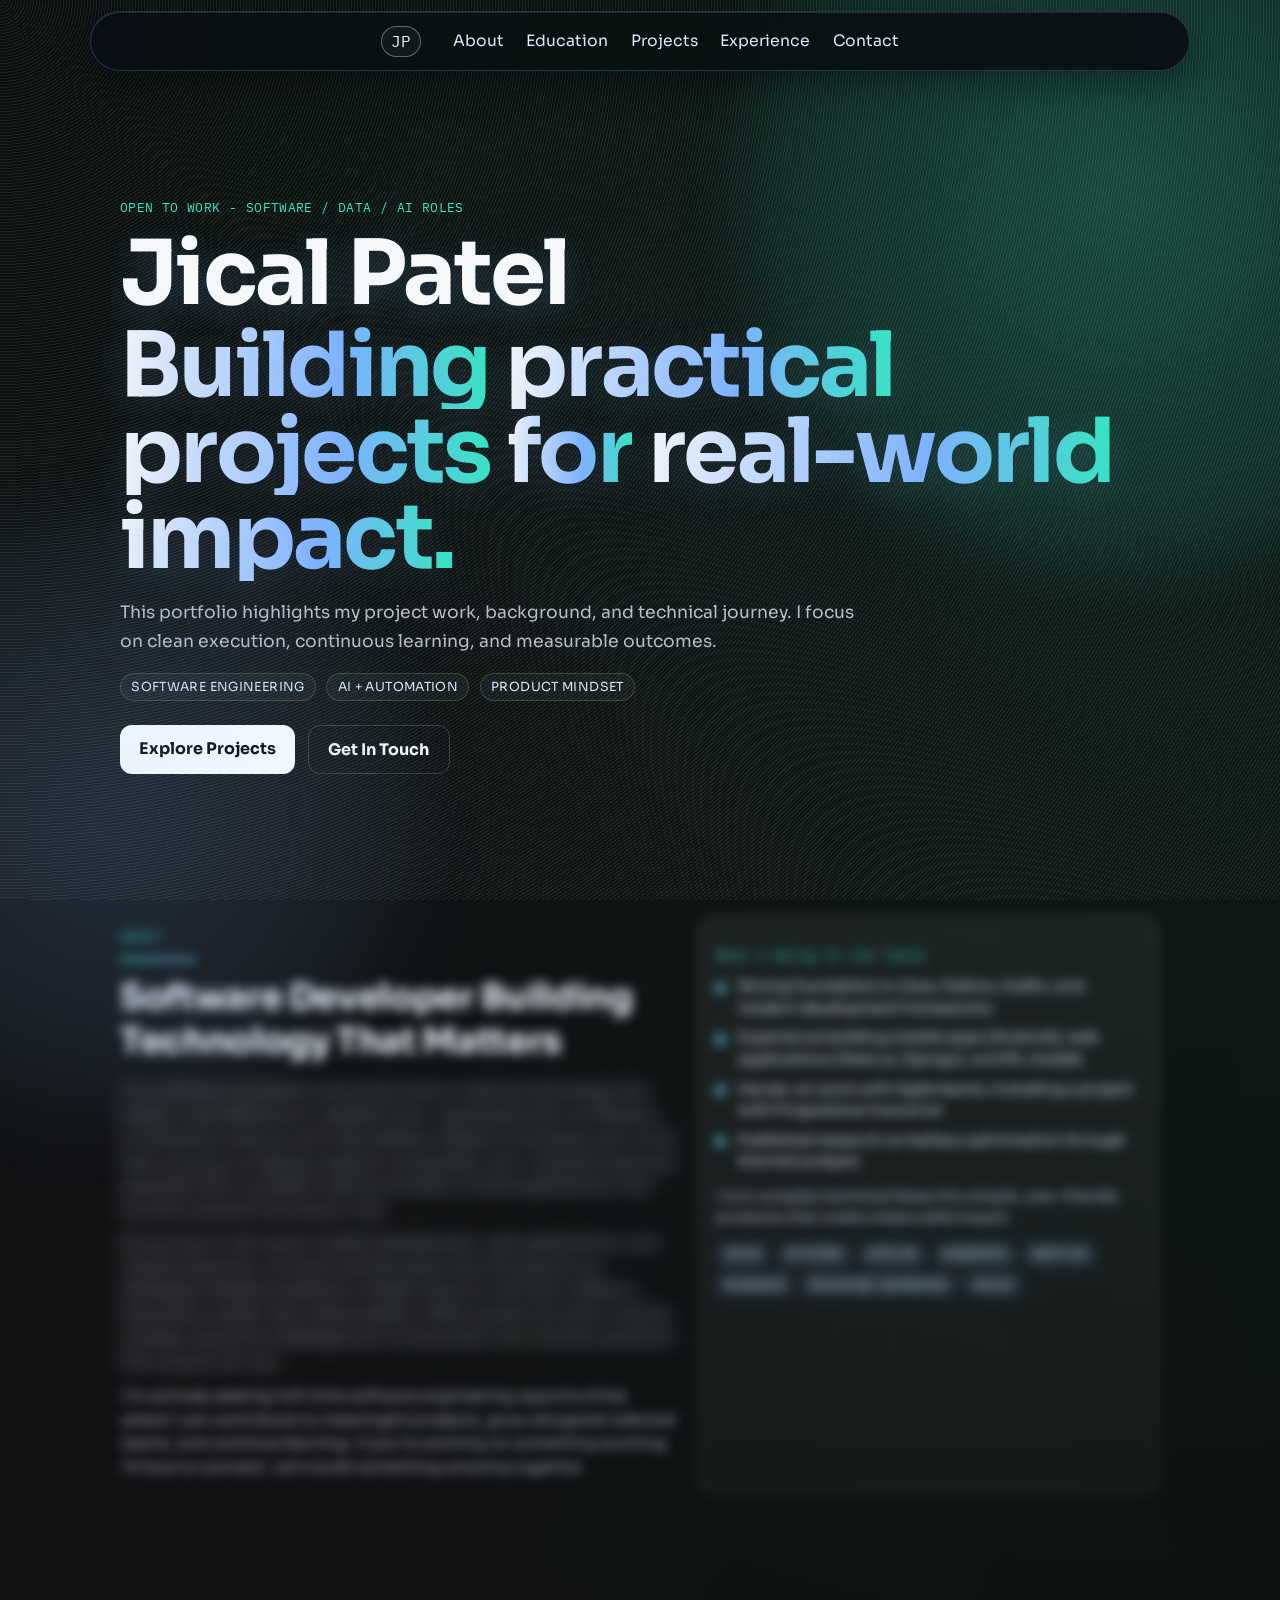
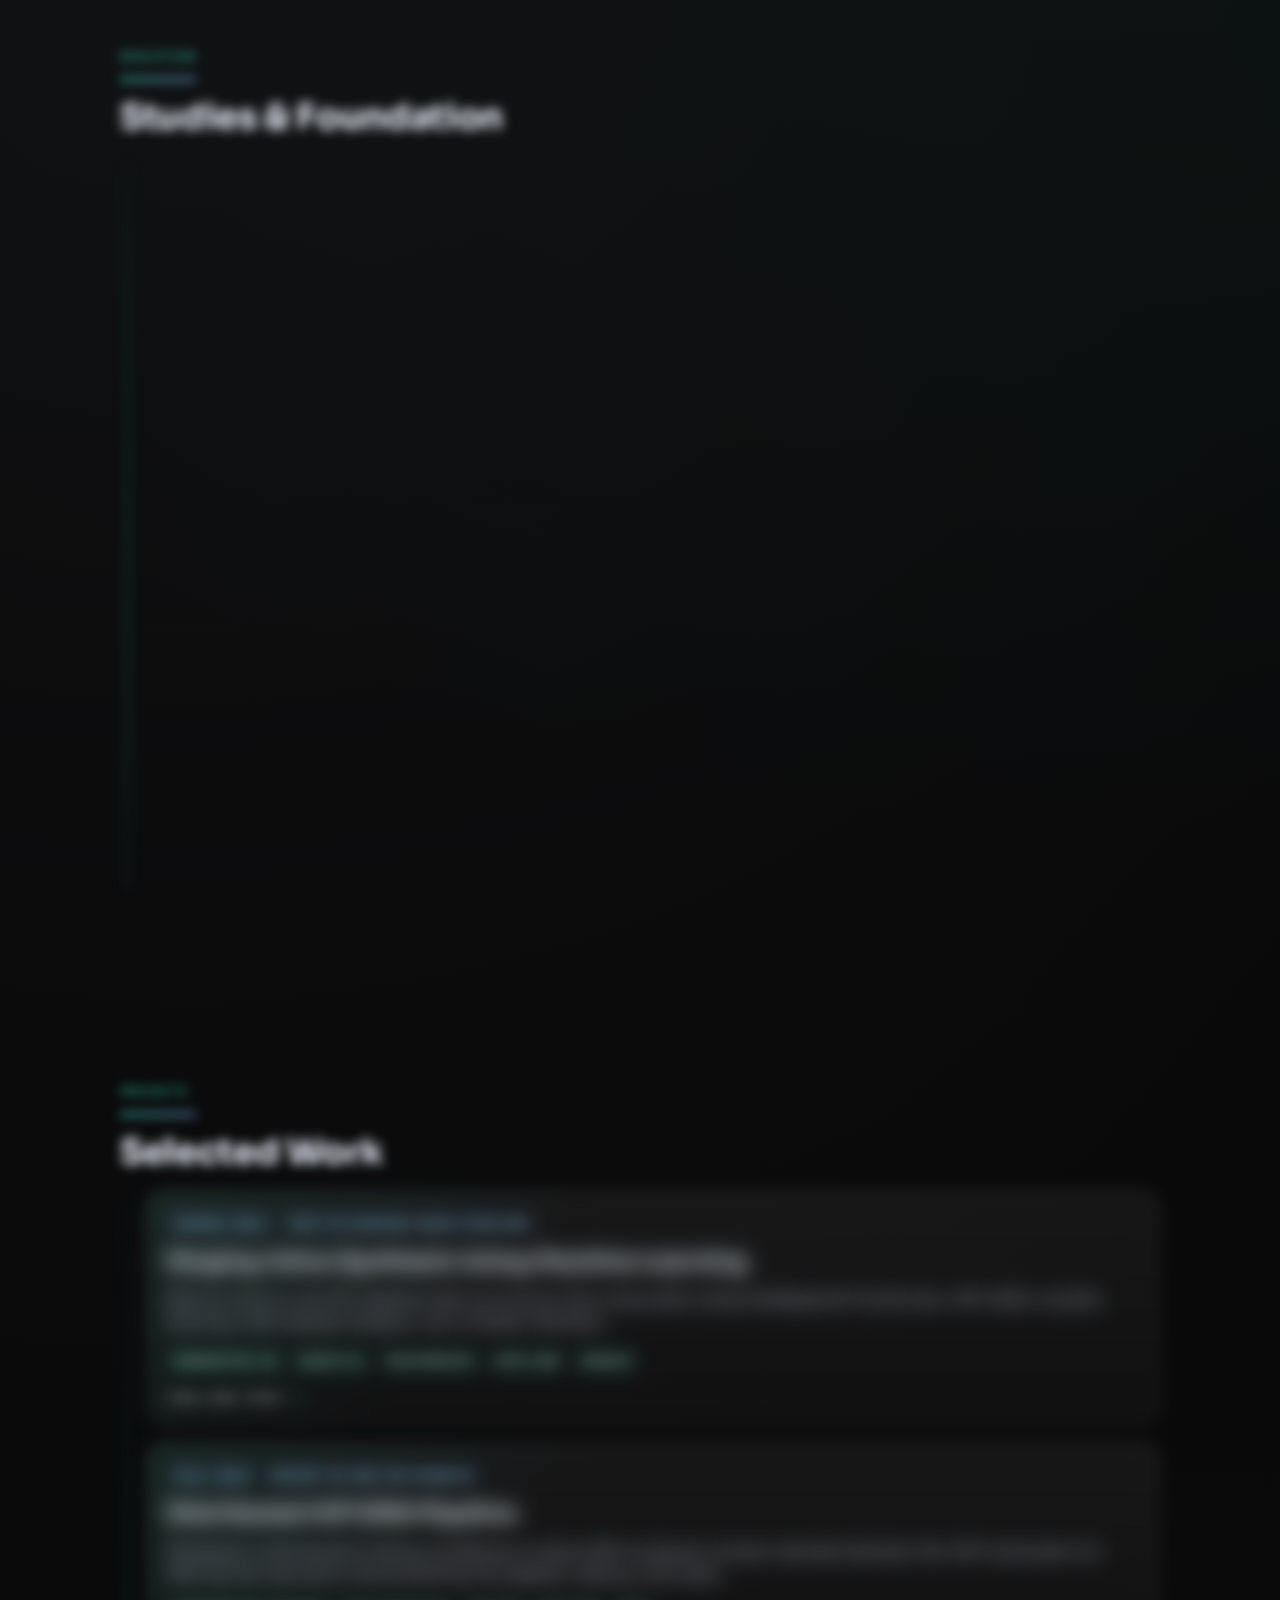
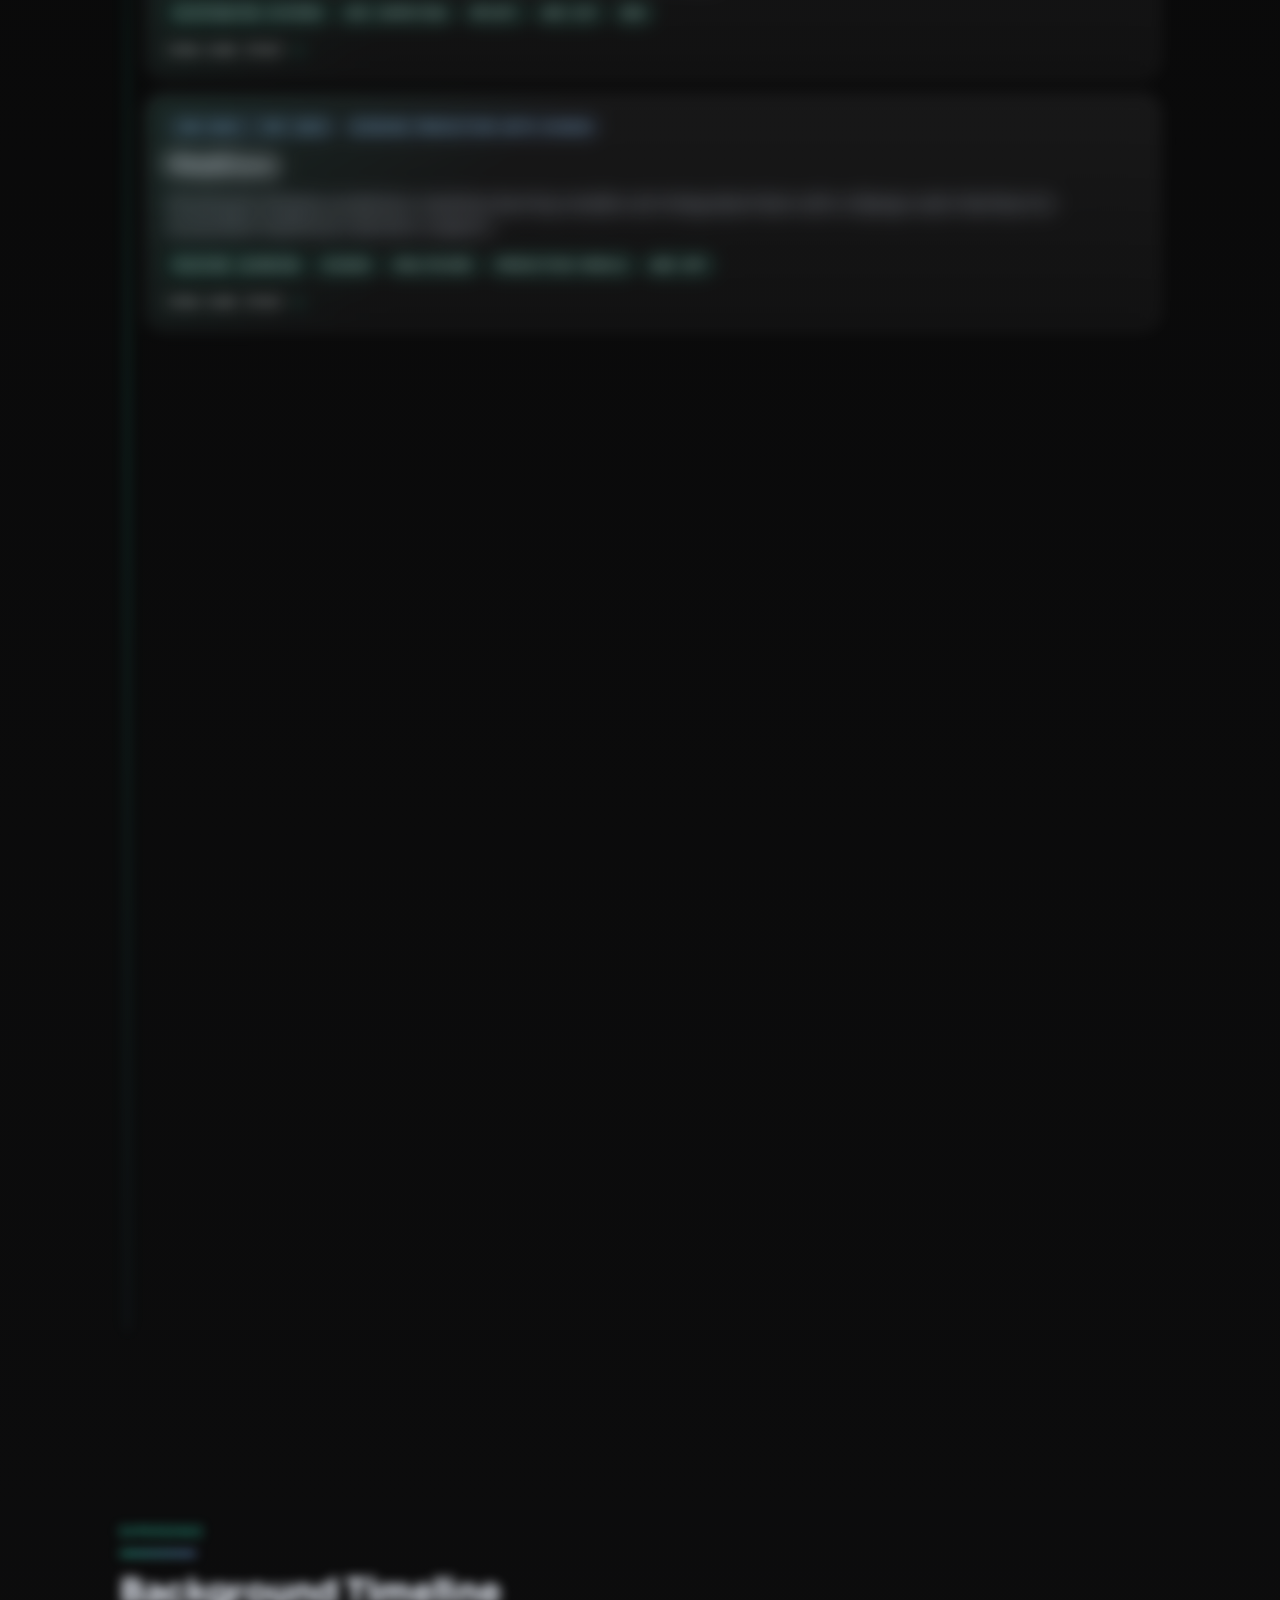
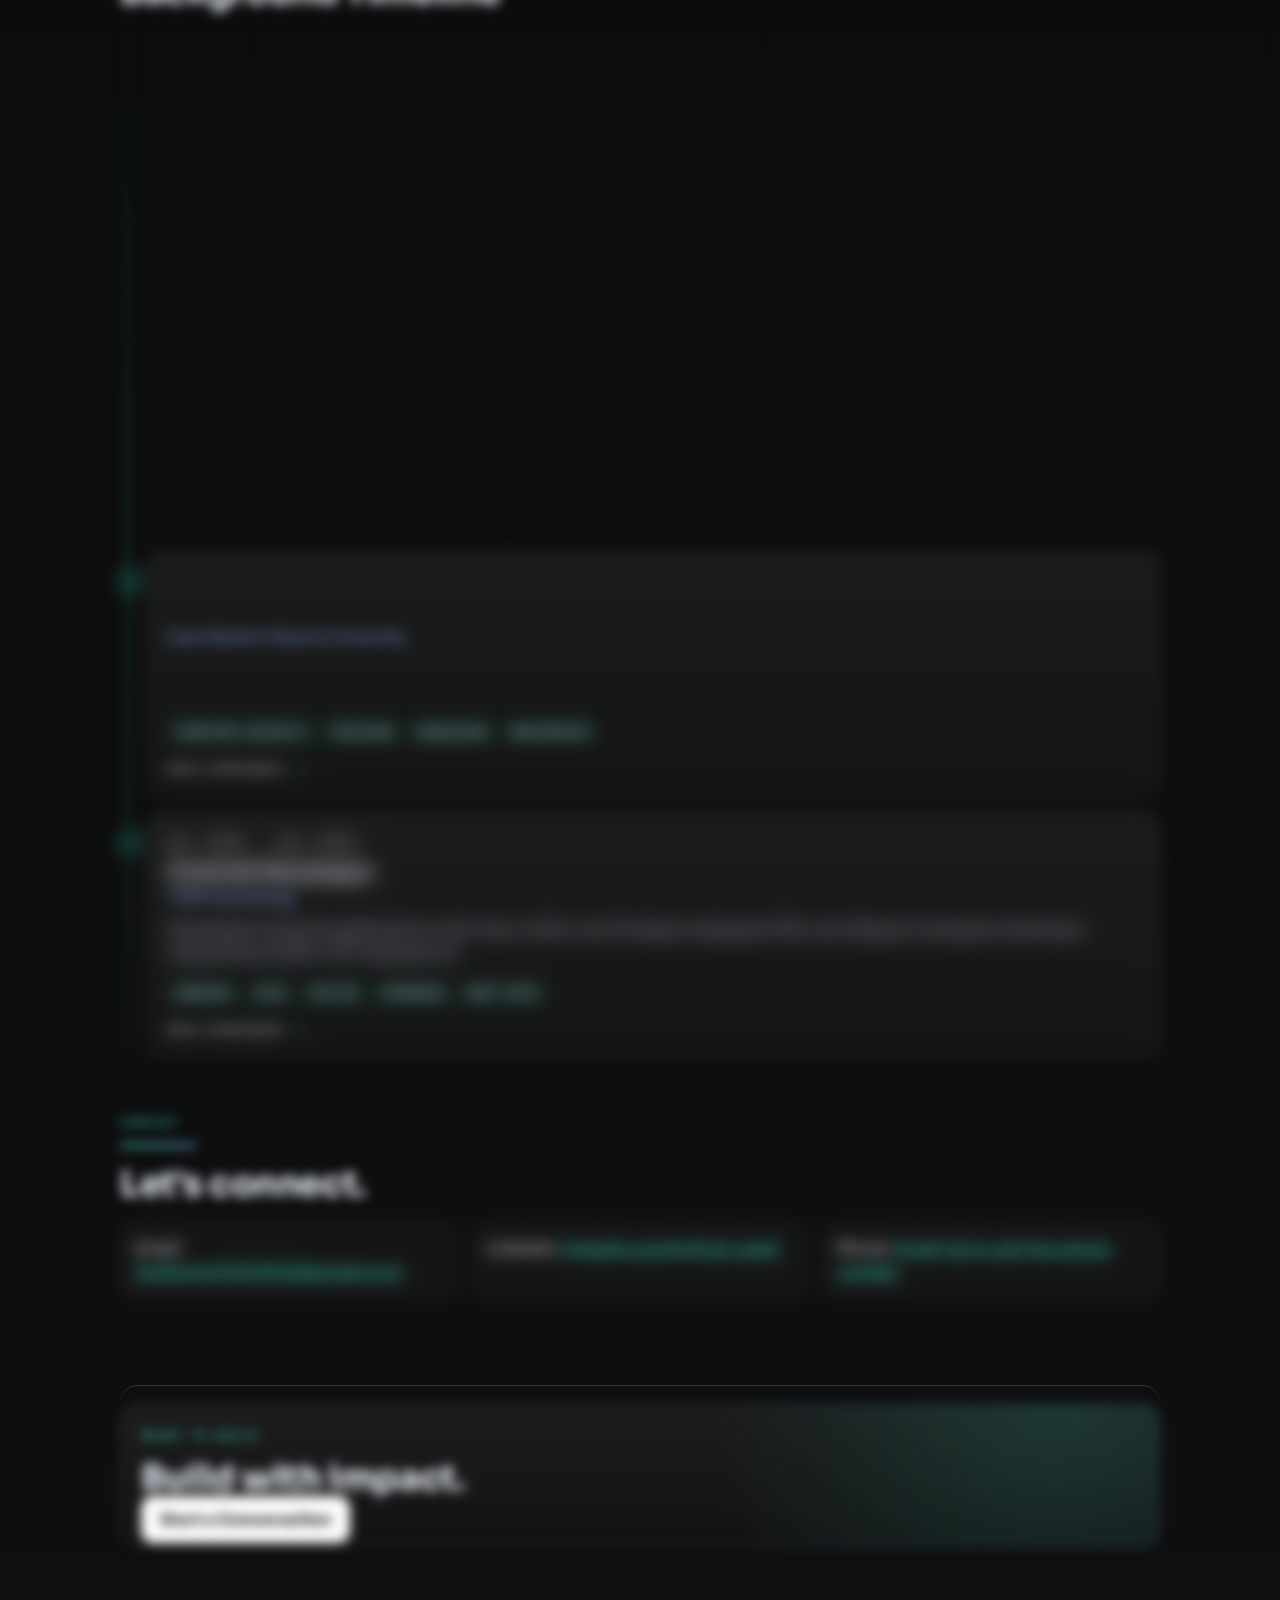
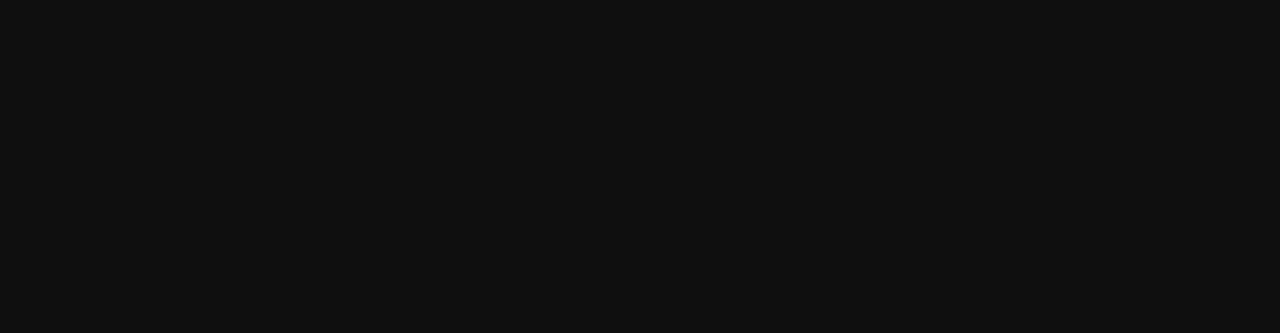
==== commit c1cd6175: "Add files via upload" ====
--- a/index.html
+++ b/index.html
@@ -18,7 +18,7 @@
       href="https://fonts.googleapis.com/css2?family=Orbitron:wght@600;700&display=swap"
       rel="stylesheet"
     />
-    <link rel="stylesheet" href="styles.css?v=20260605-better-chatbot" />
+    <link rel="stylesheet" href="styles.css?v=20260605-graduated-rotating-bot" />
   </head>
   <body>
     <div class="scroll-progress" id="scroll-progress"></div>
@@ -153,6 +153,7 @@
         <div class="chatbot-suggestions" aria-label="Suggested questions">
           <button type="button" data-chat-suggestion="Tell me about Jical's projects">Projects</button>
           <button type="button" data-chat-suggestion="What experience does Jical have?">Experience</button>
+          <button type="button" data-chat-suggestion="Why should we hire Jical?">Why Hire</button>
           <button type="button" data-chat-suggestion="What skills does Jical have?">Skills</button>
           <button type="button" data-chat-suggestion="How can I contact Jical?">Contact</button>
         </div>
@@ -169,6 +170,6 @@
       </section>
     </div>
 
-    <script src="script.js?v=20260605-better-chatbot"></script>
+    <script src="script.js?v=20260605-graduated-rotating-bot"></script>
   </body>
 </html>
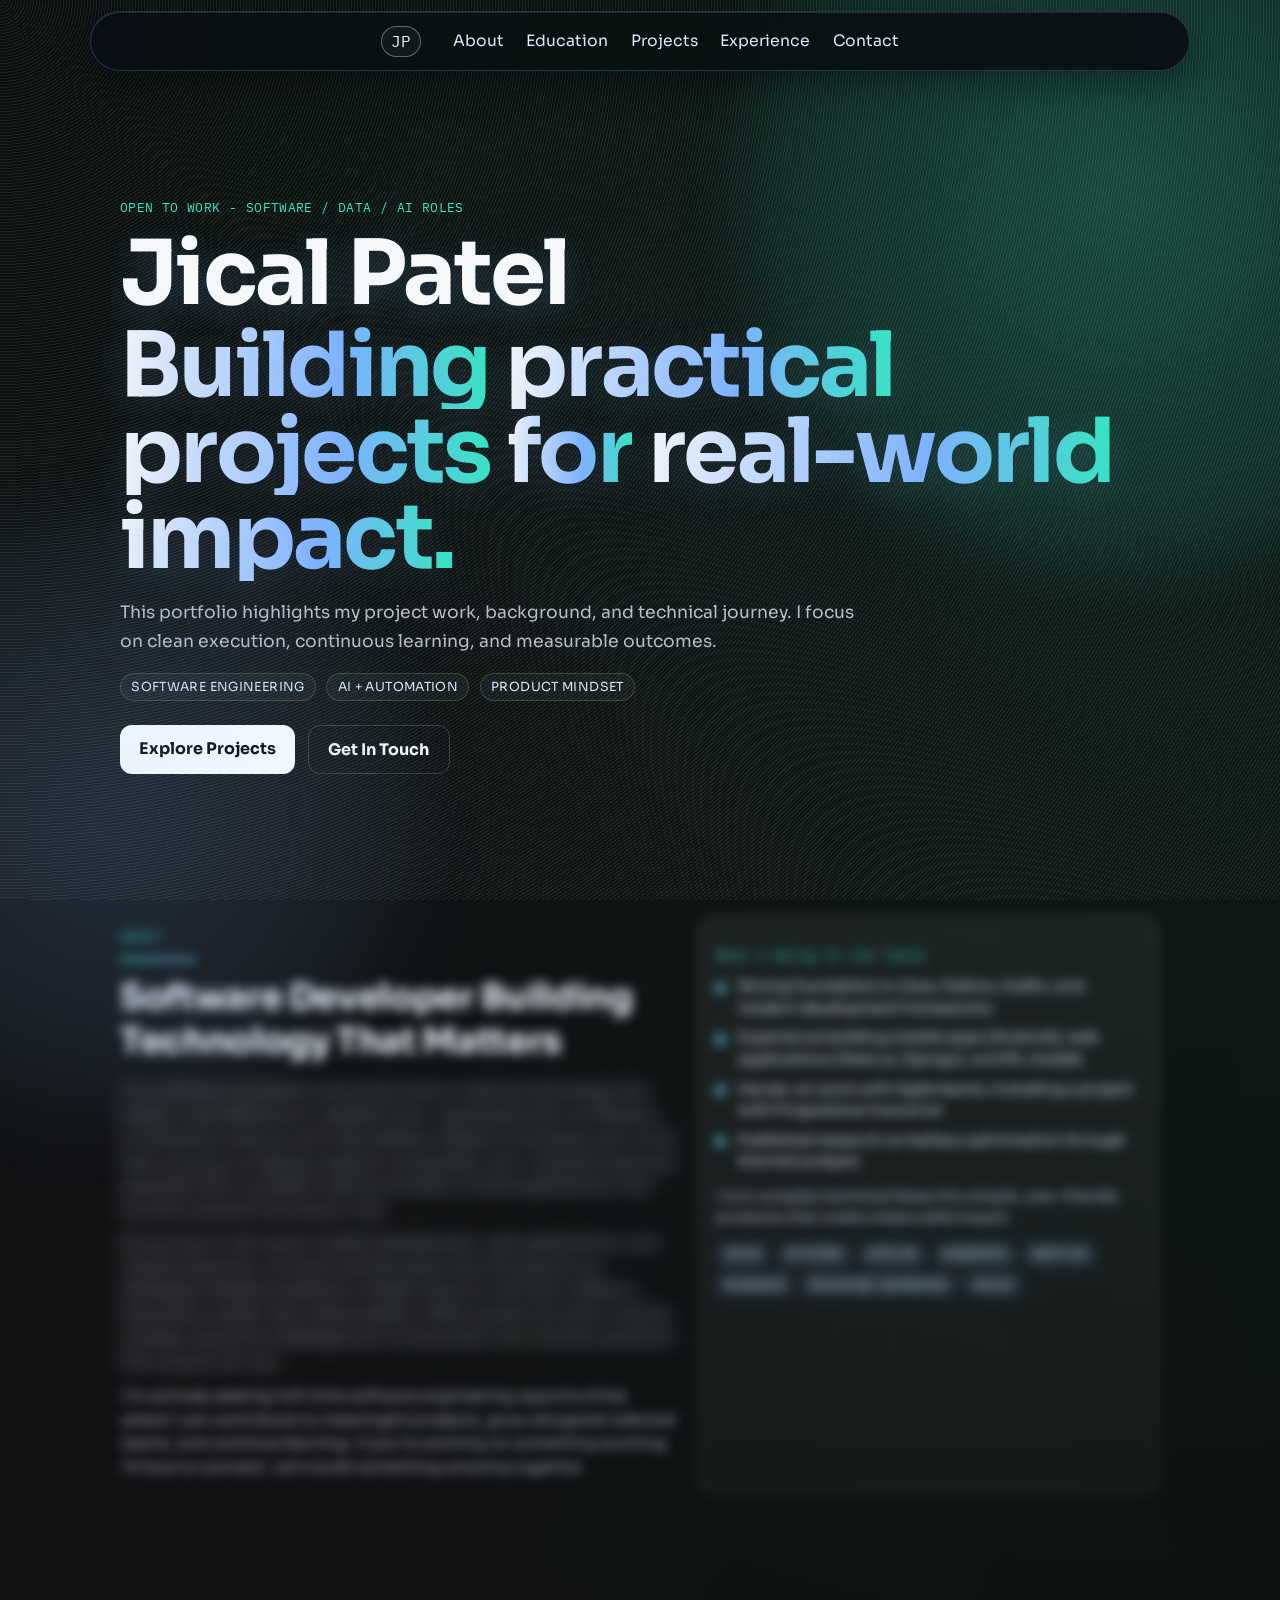
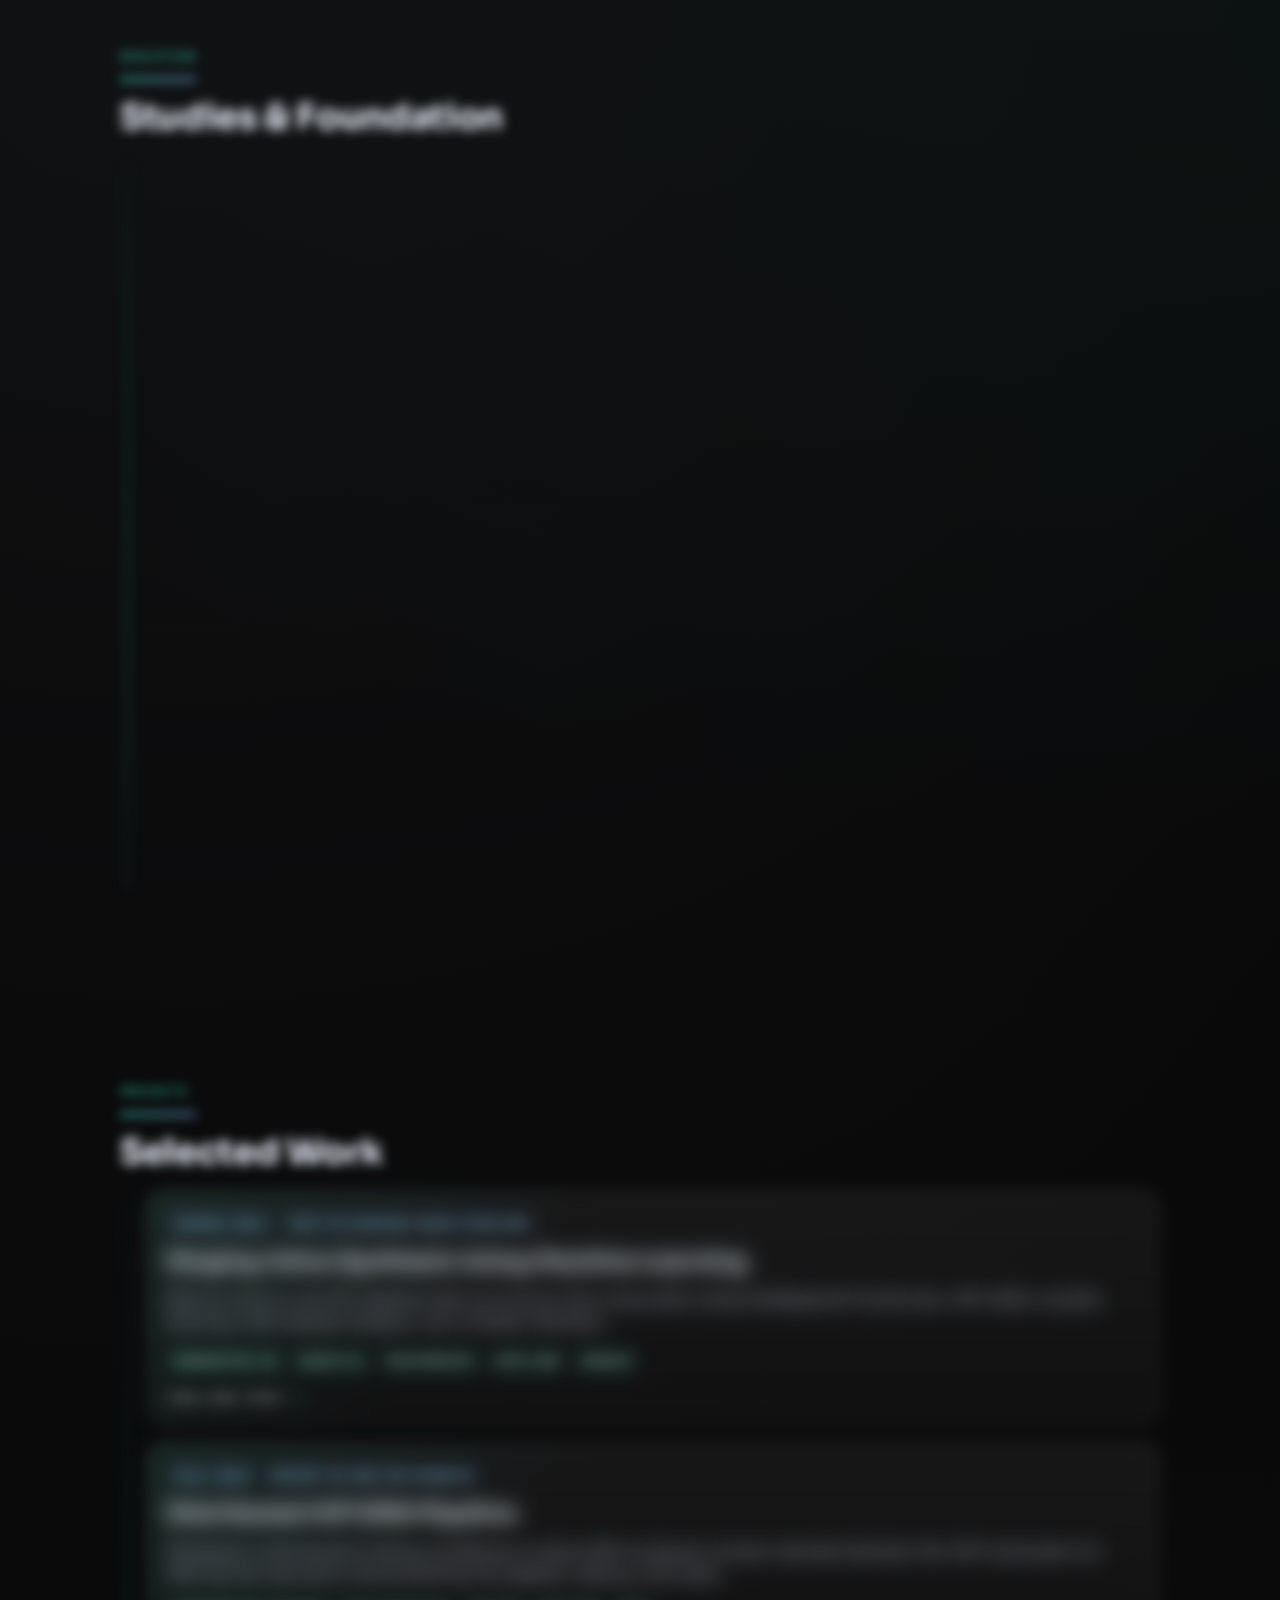
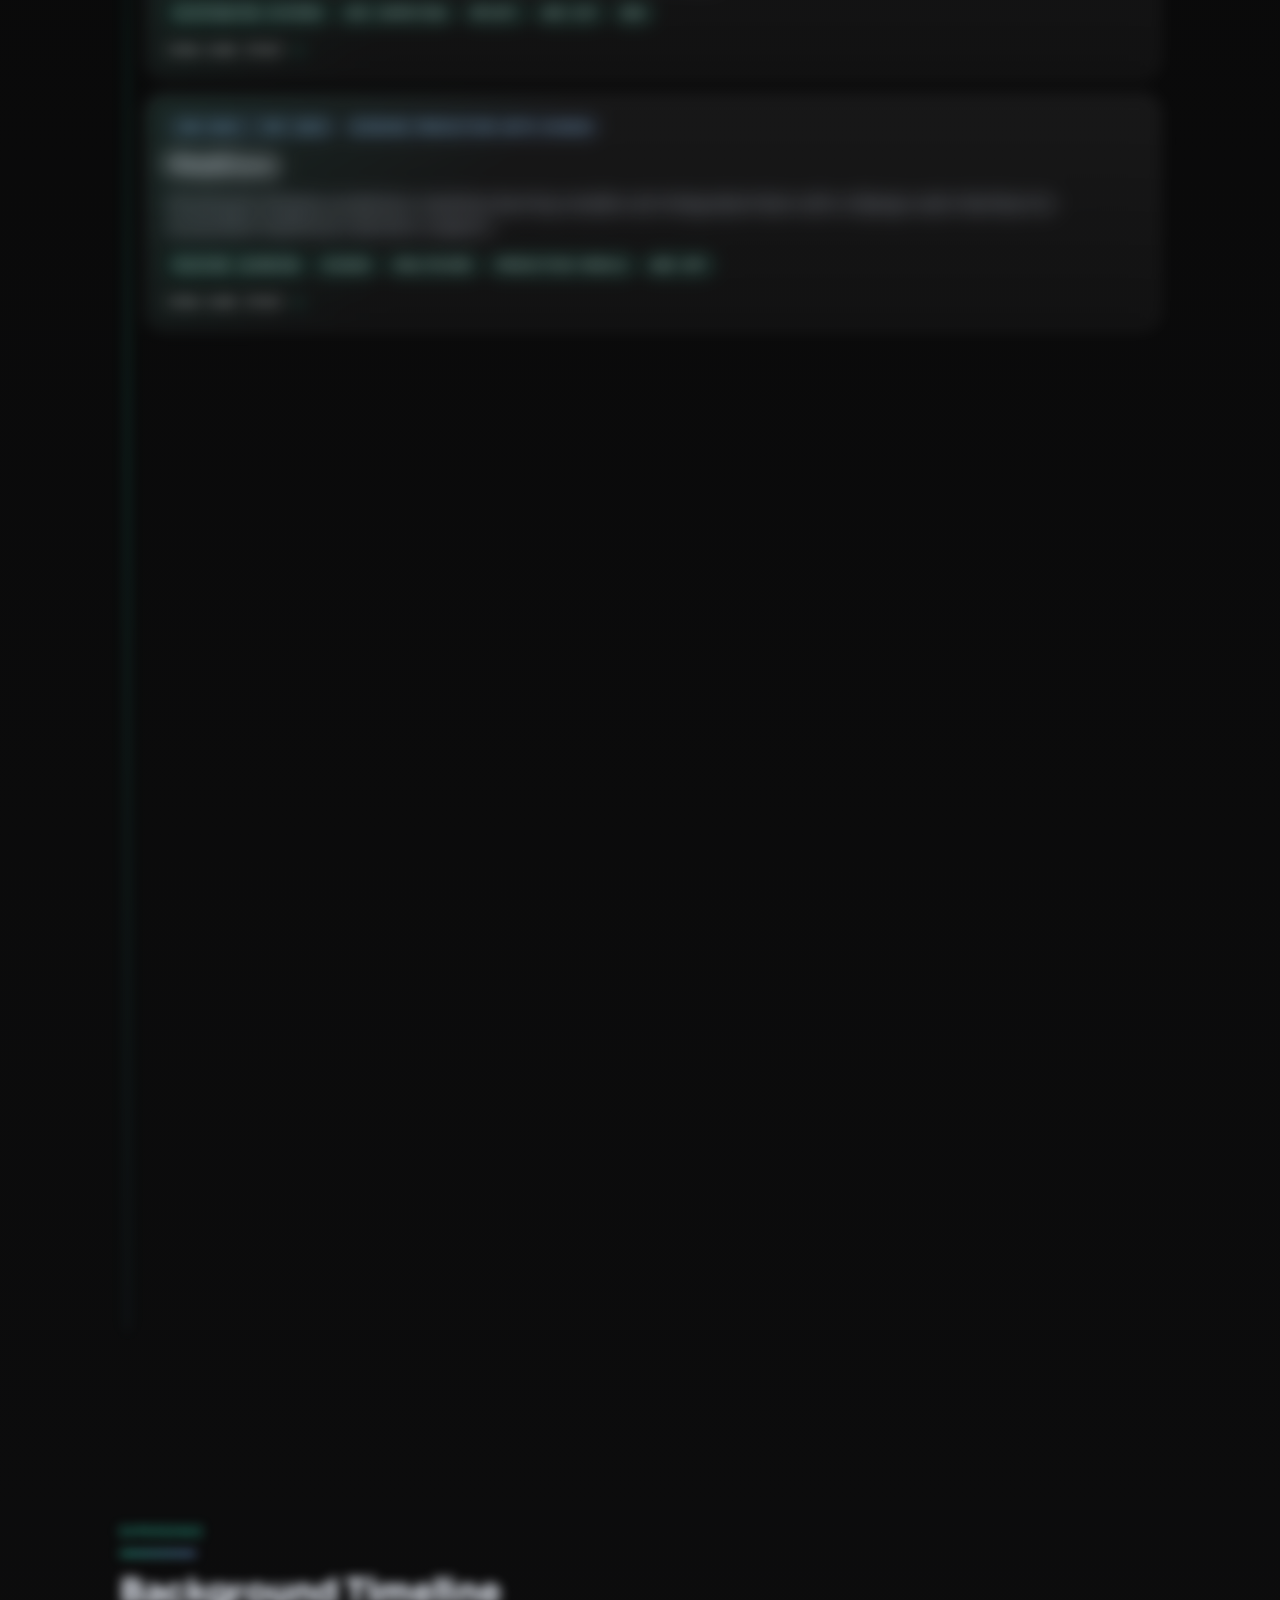
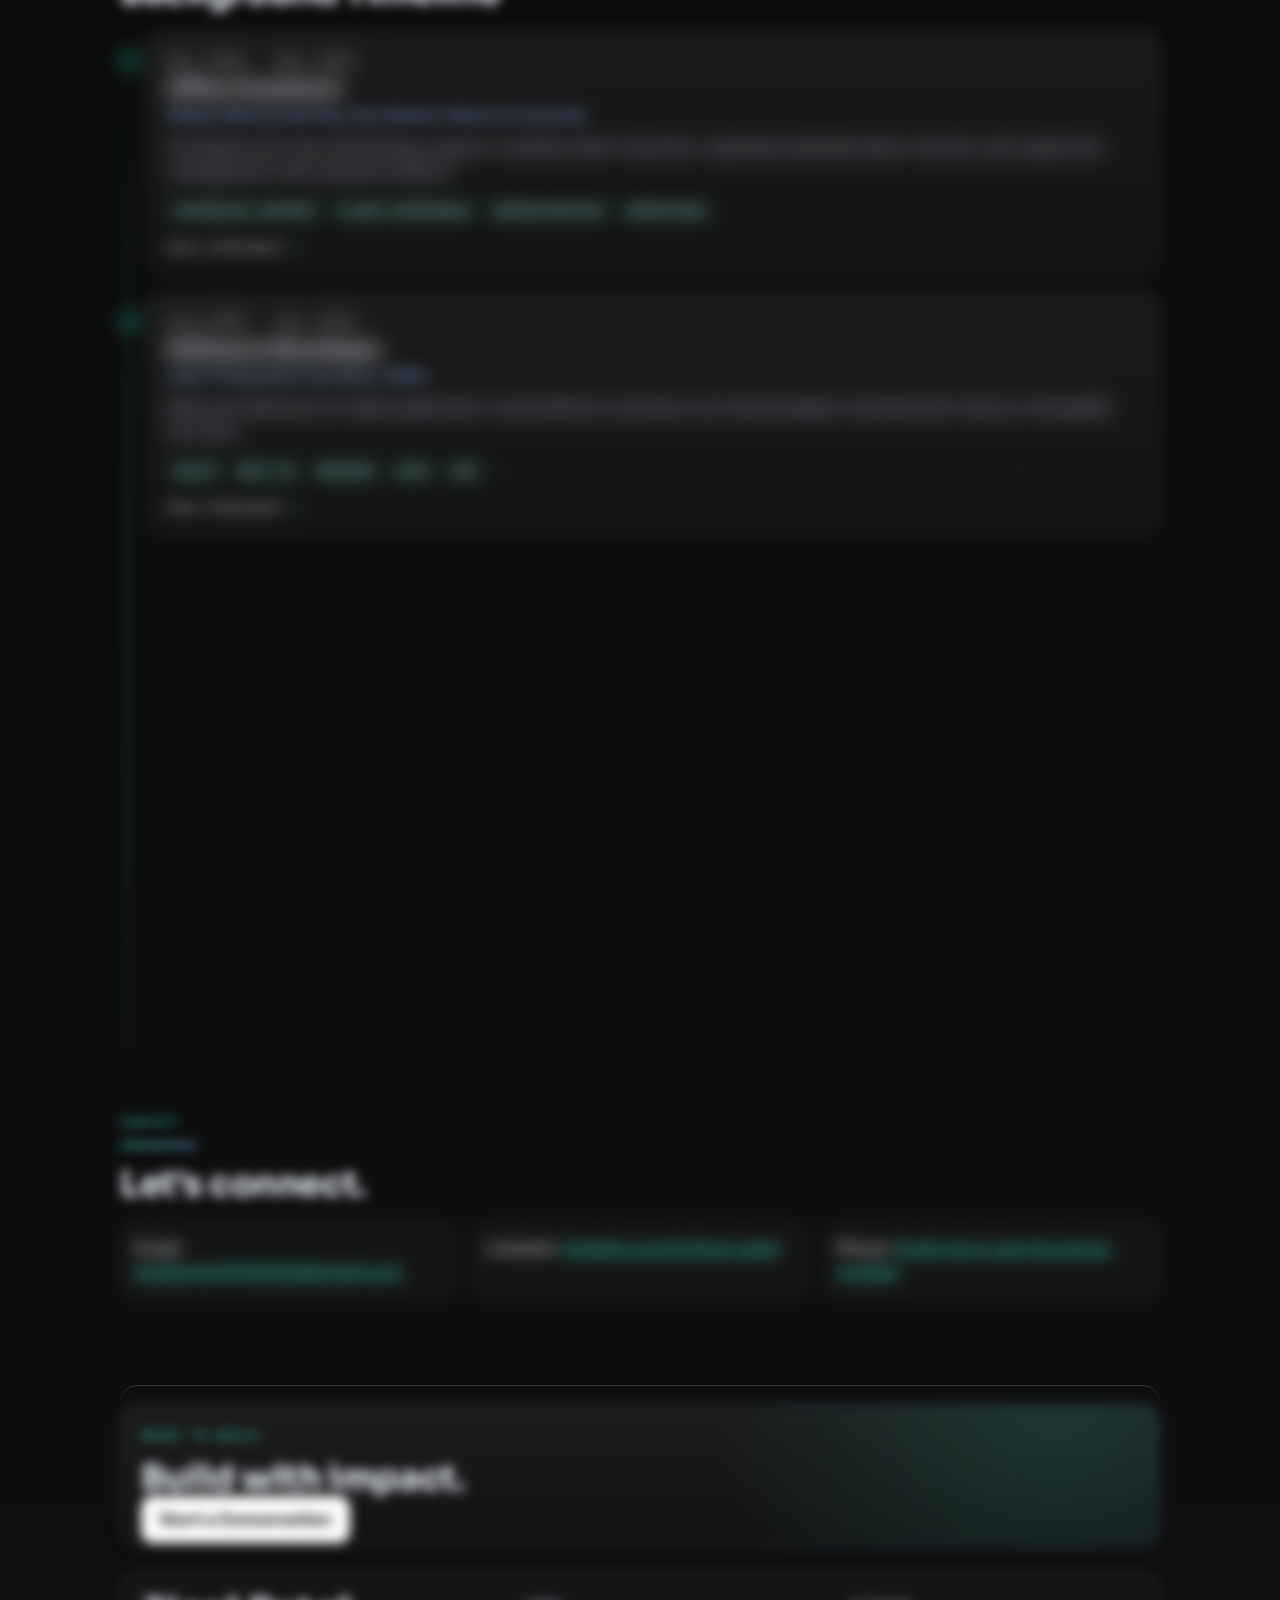
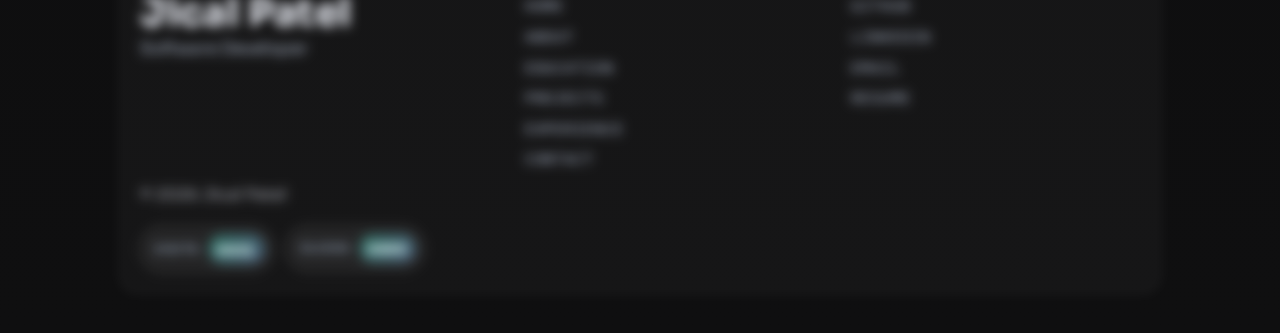
==== commit 43a7c069: "Add files via upload" ====
--- a/index.html
+++ b/index.html
@@ -8,6 +8,8 @@
       name="description"
       content="Portfolio website for Jical Patel featuring projects, experience, and contact details."
     />
+    <link rel="icon" type="image/svg+xml" href="assets/jp-logo.svg" />
+    <link rel="apple-touch-icon" href="assets/jp-logo.svg" />
     <link rel="preconnect" href="https://fonts.googleapis.com" />
     <link rel="preconnect" href="https://fonts.gstatic.com" crossorigin />
     <link
@@ -18,14 +20,17 @@
       href="https://fonts.googleapis.com/css2?family=Orbitron:wght@600;700&display=swap"
       rel="stylesheet"
     />
-    <link rel="stylesheet" href="styles.css?v=20260605-graduated-rotating-bot" />
+    <link rel="stylesheet" href="styles.css?v=20260605-logo" />
   </head>
   <body>
     <div class="scroll-progress" id="scroll-progress"></div>
     <div class="grain"></div>
     <button class="compact-jp" id="compact-jp" aria-label="Open menu">JP</button>
     <header class="site-header">
-      <a class="logo" href="#top">JP</a>
+      <a class="logo" href="#top" aria-label="Jical Patel home">
+        <img src="assets/jp-logo.svg" alt="" />
+        <span>JP</span>
+      </a>
       <nav>
         <a href="#about">About</a>
         <a href="#education">Education</a>
@@ -170,6 +175,6 @@
       </section>
     </div>
 
-    <script src="script.js?v=20260605-graduated-rotating-bot"></script>
+    <script src="script.js?v=20260605-logo"></script>
   </body>
 </html>
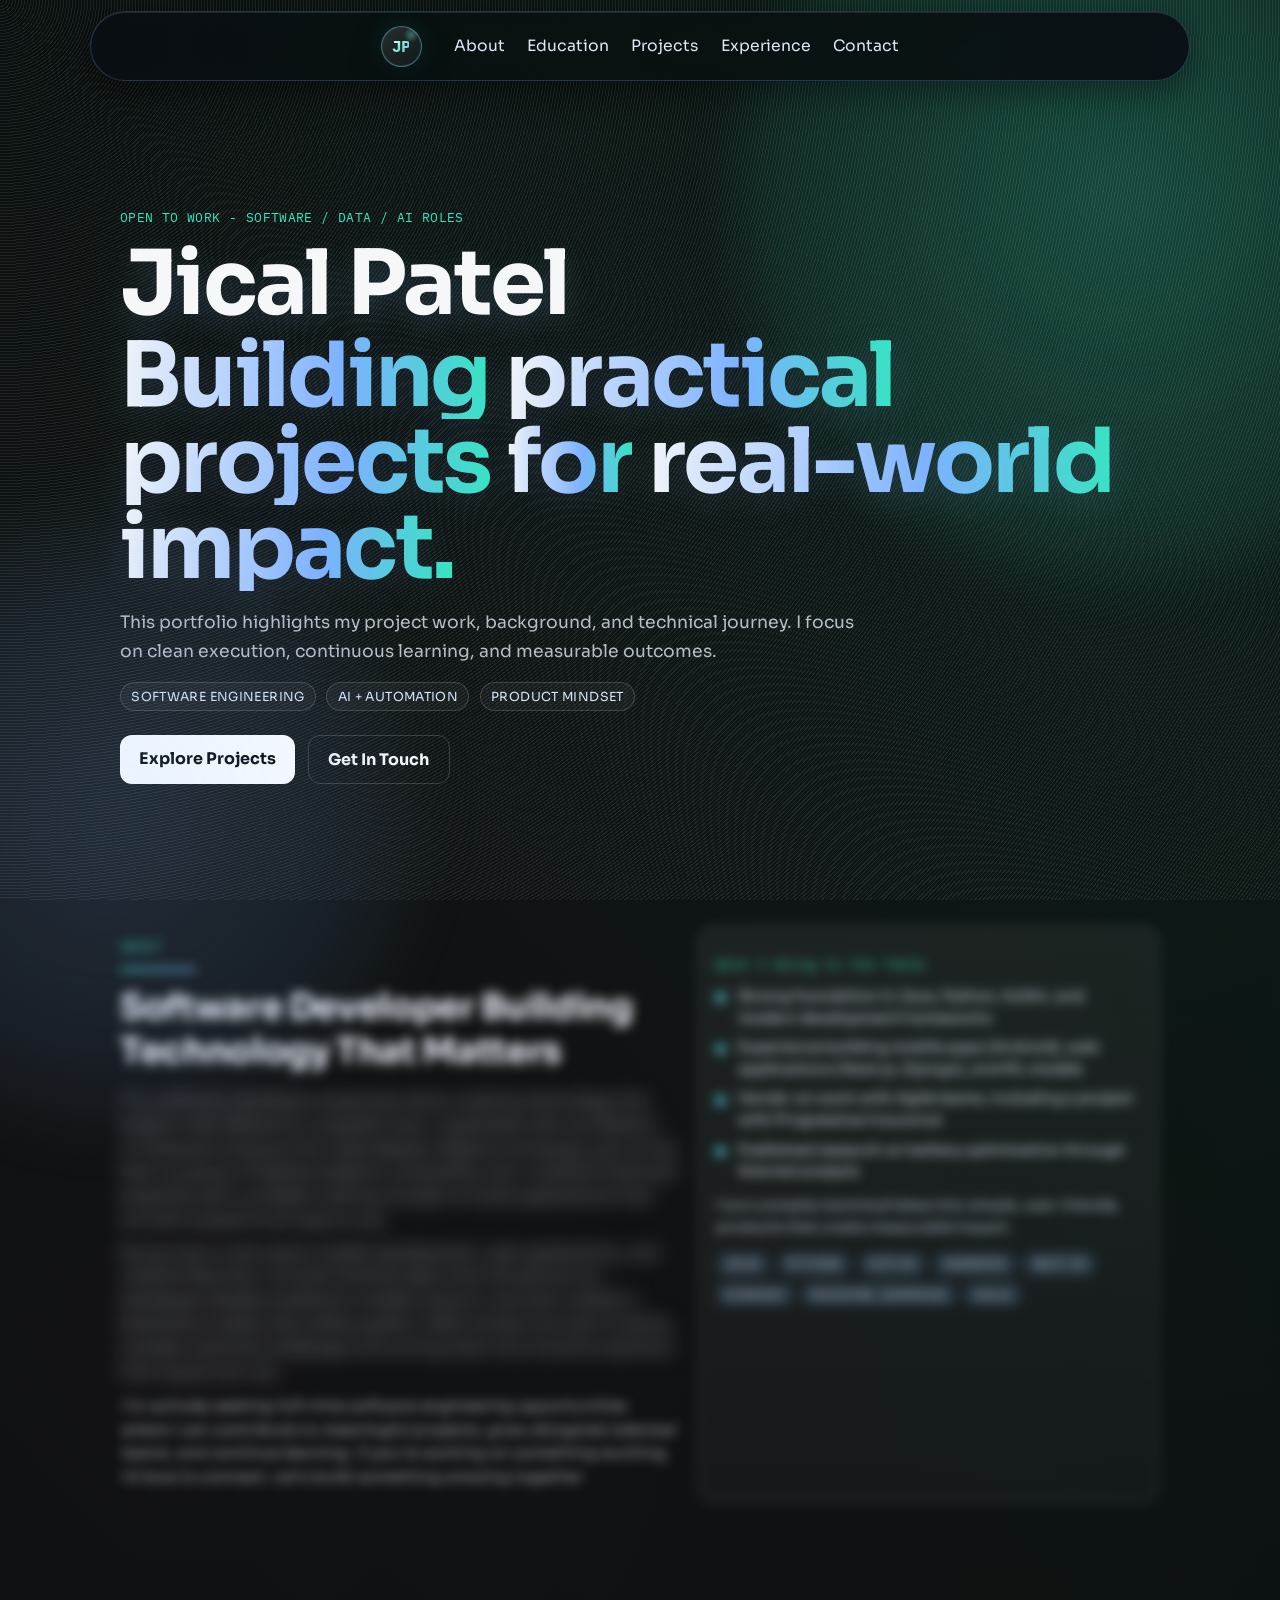
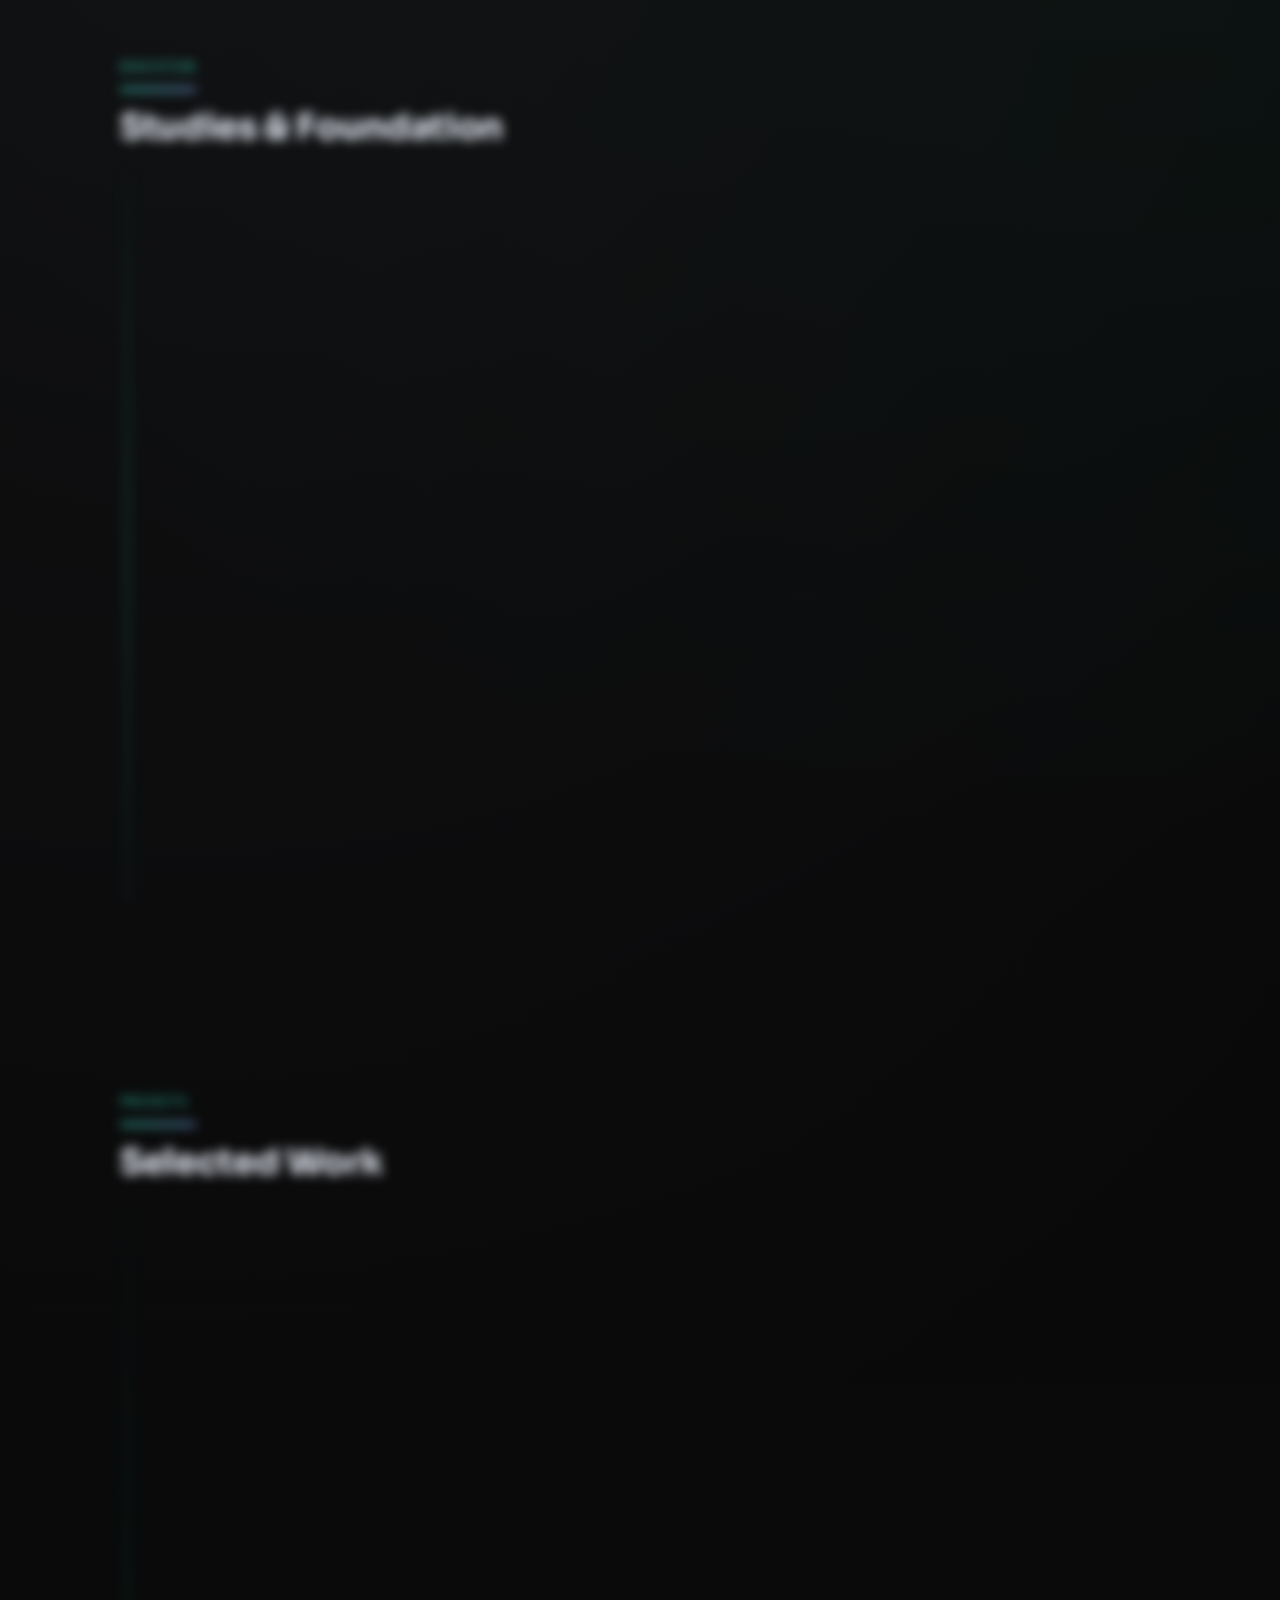
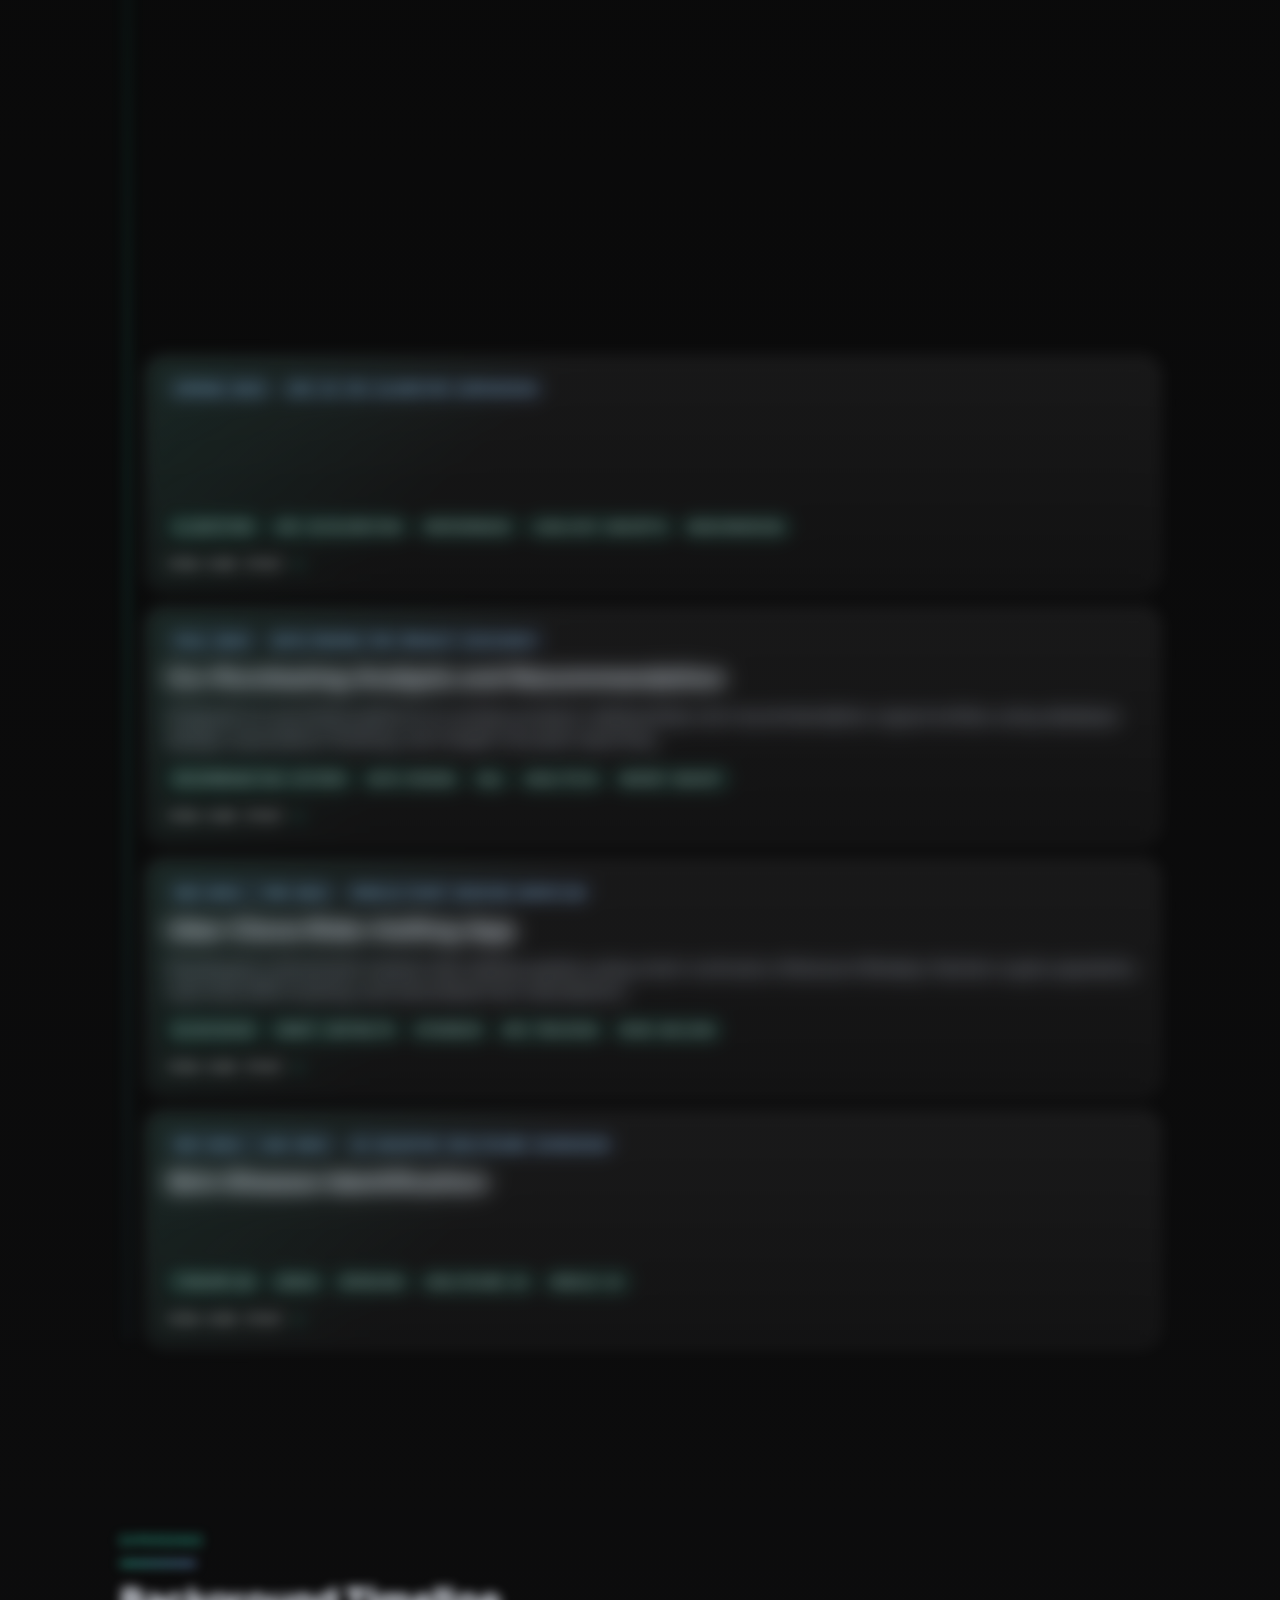
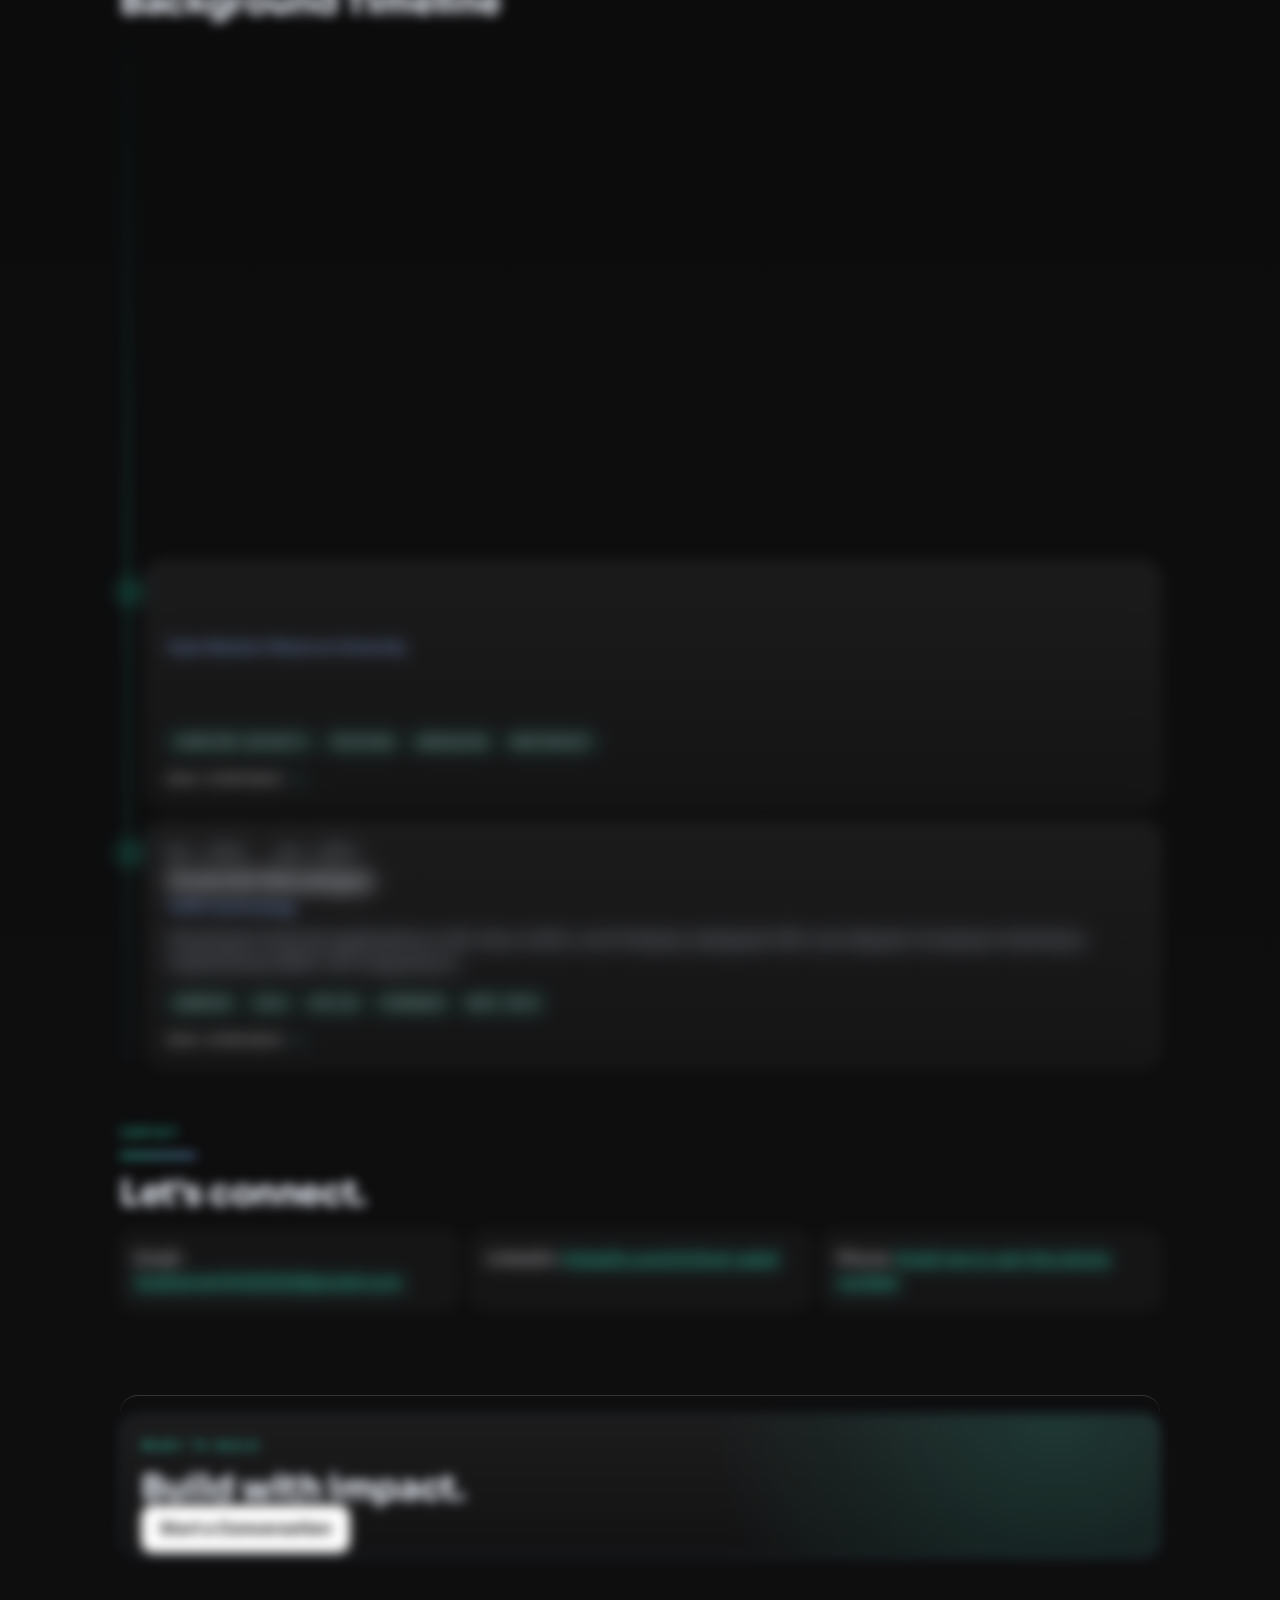
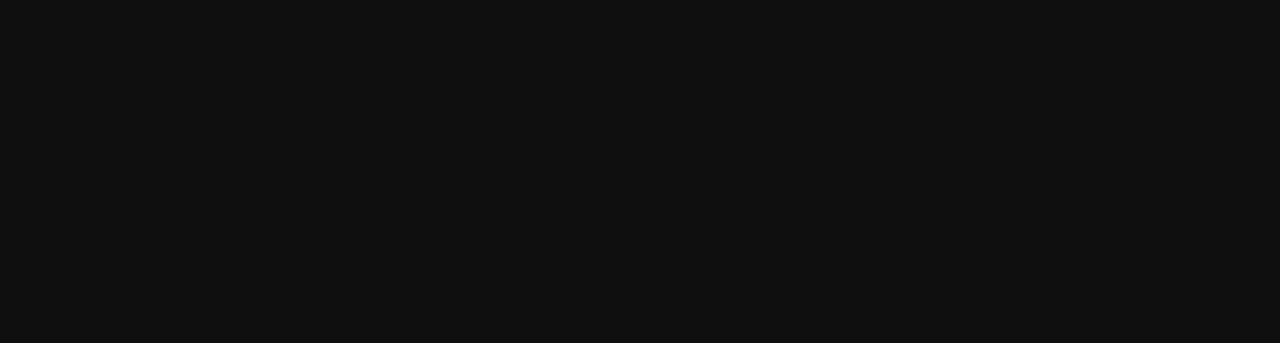
==== commit f66f1371: "Add files via upload" ====
--- a/index.html
+++ b/index.html
@@ -20,7 +20,7 @@
       href="https://fonts.googleapis.com/css2?family=Orbitron:wght@600;700&display=swap"
       rel="stylesheet"
     />
-    <link rel="stylesheet" href="styles.css?v=20260605-logo" />
+    <link rel="stylesheet" href="styles.css?v=20260605-logo-fix" />
   </head>
   <body>
     <div class="scroll-progress" id="scroll-progress"></div>
@@ -28,7 +28,6 @@
     <button class="compact-jp" id="compact-jp" aria-label="Open menu">JP</button>
     <header class="site-header">
       <a class="logo" href="#top" aria-label="Jical Patel home">
-        <img src="assets/jp-logo.svg" alt="" />
         <span>JP</span>
       </a>
       <nav>
@@ -175,6 +174,6 @@
       </section>
     </div>
 
-    <script src="script.js?v=20260605-logo"></script>
+    <script src="script.js?v=20260605-logo-fix"></script>
   </body>
 </html>
--- a/styles.css
+++ b/styles.css
@@ -81,12 +81,15 @@
   border: 1px solid rgba(255, 255, 255, 0.45);
   border-radius: 999px;
   padding: 0.35rem 0.72rem;
-  background: rgba(9, 9, 9, 0.42);
+  background:
+    linear-gradient(135deg, rgba(53, 230, 193, 0.16), rgba(127, 179, 255, 0.1)),
+    rgba(9, 9, 9, 0.5);
   color: #ffffff;
   font-family: "IBM Plex Mono", monospace;
   font-size: 1rem;
   cursor: pointer;
   backdrop-filter: blur(10px);
+  box-shadow: 0 10px 28px rgba(0, 0, 0, 0.3), 0 0 20px rgba(53, 230, 193, 0.12);
 }
 
 .grain {
@@ -123,12 +126,43 @@
   display: inline-flex;
   align-items: center;
   justify-content: center;
-  color: var(--text);
+  width: 2.55rem;
+  height: 2.55rem;
+  color: #eafff9;
   text-decoration: none;
-  border: 1px solid rgba(255, 255, 255, 0.35);
-  border-radius: 999px;
-  padding: 0.28rem 0.55rem;
-  background: rgba(255, 255, 255, 0.04);
+  font-weight: 700;
+  letter-spacing: -0.08em;
+  flex: 0 0 auto;
+  border: 1px solid rgba(123, 219, 255, 0.42);
+  border-radius: 999px;
+  padding: 0;
+  background:
+    radial-gradient(circle at 75% 20%, rgba(108, 230, 204, 0.38), transparent 18%),
+    linear-gradient(145deg, rgba(255, 255, 255, 0.13), rgba(255, 255, 255, 0.035));
+  box-shadow:
+    0 0 0 1px rgba(255, 255, 255, 0.04) inset,
+    0 12px 34px rgba(0, 0, 0, 0.32),
+    0 0 24px rgba(53, 230, 193, 0.14);
+  transition: transform 220ms ease, border-color 220ms ease, box-shadow 220ms ease;
+}
+
+.logo span {
+  line-height: 1;
+  transform: translateX(-0.04em);
+  background: linear-gradient(135deg, #f7fffb 8%, #7cebd0 52%, #8db8ff 100%);
+  -webkit-background-clip: text;
+  background-clip: text;
+  color: transparent;
+  text-shadow: 0 0 18px rgba(53, 230, 193, 0.12);
+}
+
+.logo:hover {
+  transform: translateY(-1px) scale(1.035);
+  border-color: rgba(140, 245, 222, 0.7);
+  box-shadow:
+    0 0 0 1px rgba(255, 255, 255, 0.07) inset,
+    0 16px 38px rgba(0, 0, 0, 0.4),
+    0 0 34px rgba(53, 230, 193, 0.24);
 }
 
 nav {
@@ -177,12 +211,14 @@
 }
 
 body.header-compact .site-header .logo {
-  min-width: 3rem;
-  padding: 0.36rem 0.7rem;
+  min-width: 2.55rem;
+  padding: 0;
   color: #ffffff;
-  border-color: rgba(255, 255, 255, 0.45);
-  background: rgba(255, 255, 255, 0.08);
-  box-shadow: 0 0 16px rgba(127, 179, 255, 0.2);
+  border-color: rgba(123, 219, 255, 0.48);
+  background:
+    radial-gradient(circle at 75% 20%, rgba(108, 230, 204, 0.34), transparent 18%),
+    linear-gradient(145deg, rgba(255, 255, 255, 0.12), rgba(255, 255, 255, 0.04));
+  box-shadow: 0 0 22px rgba(127, 179, 255, 0.18);
 }
 
 body.header-compact.menu-open .site-header {
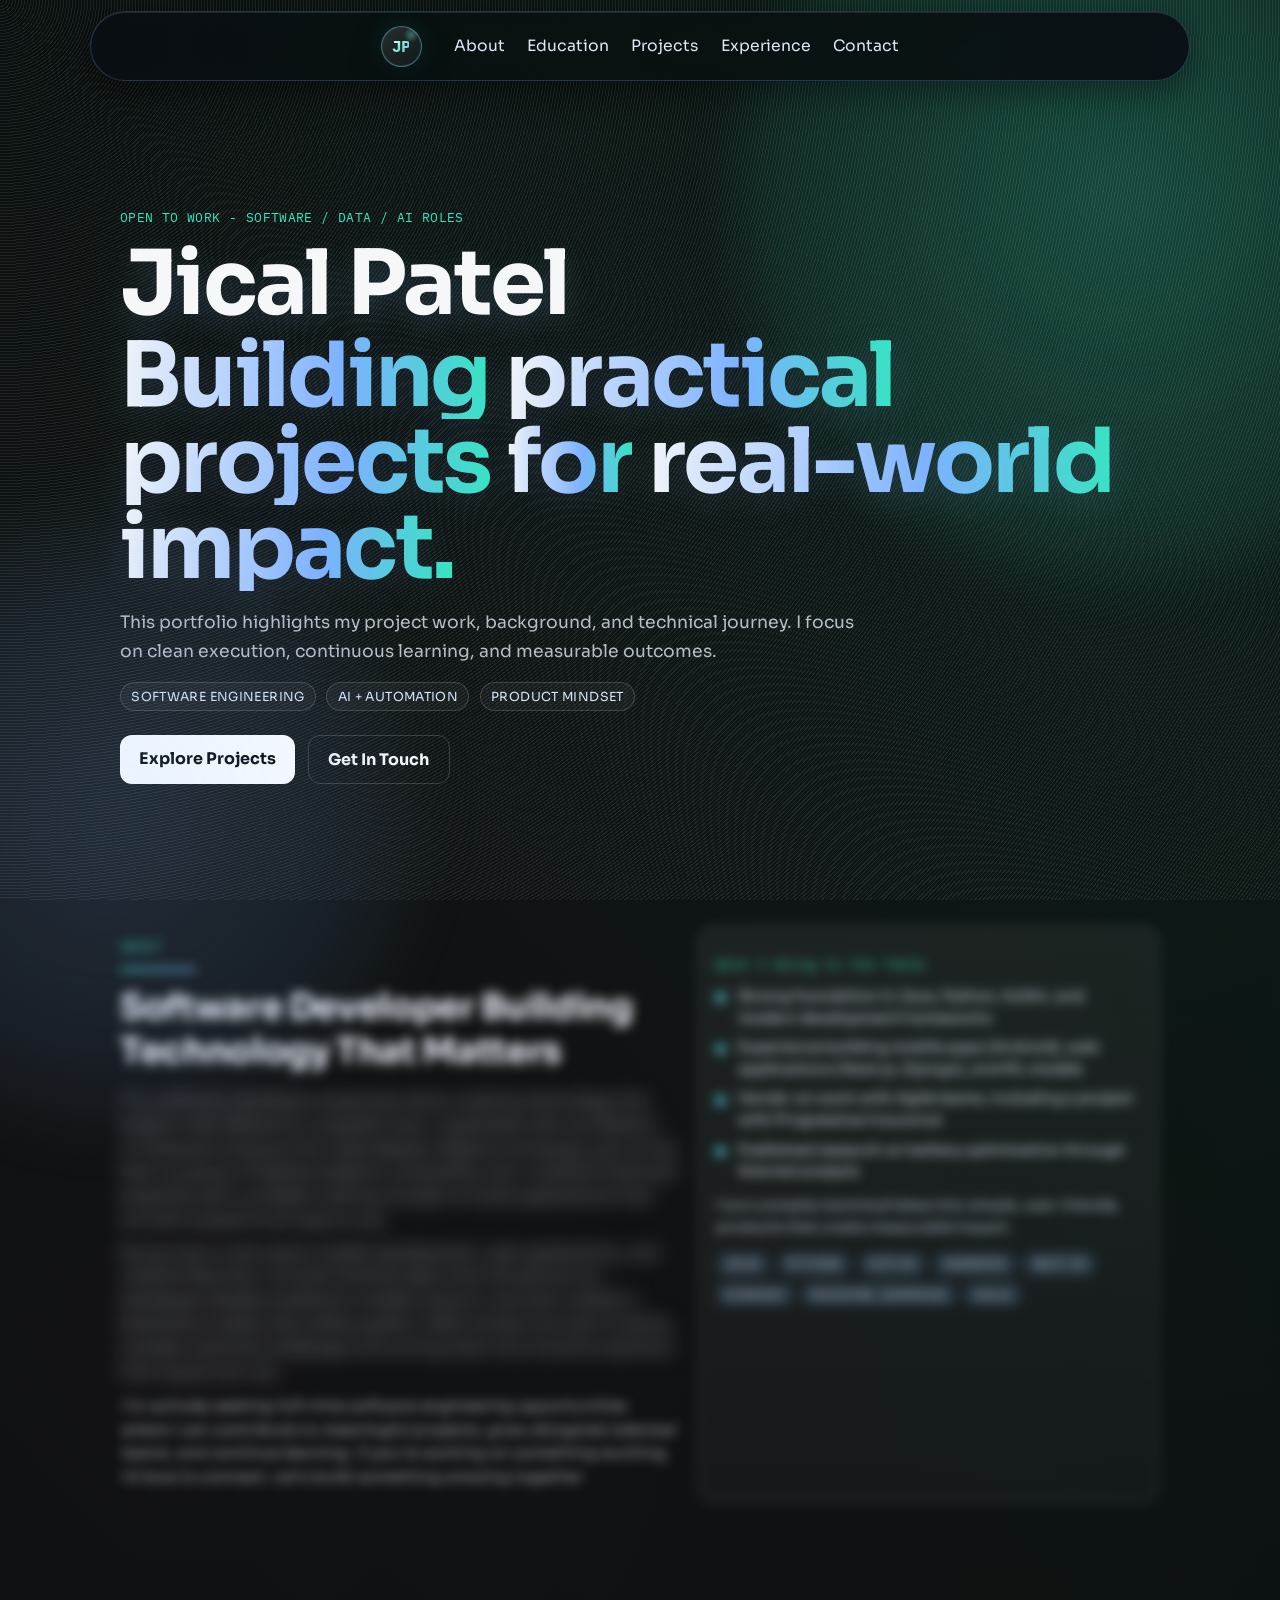
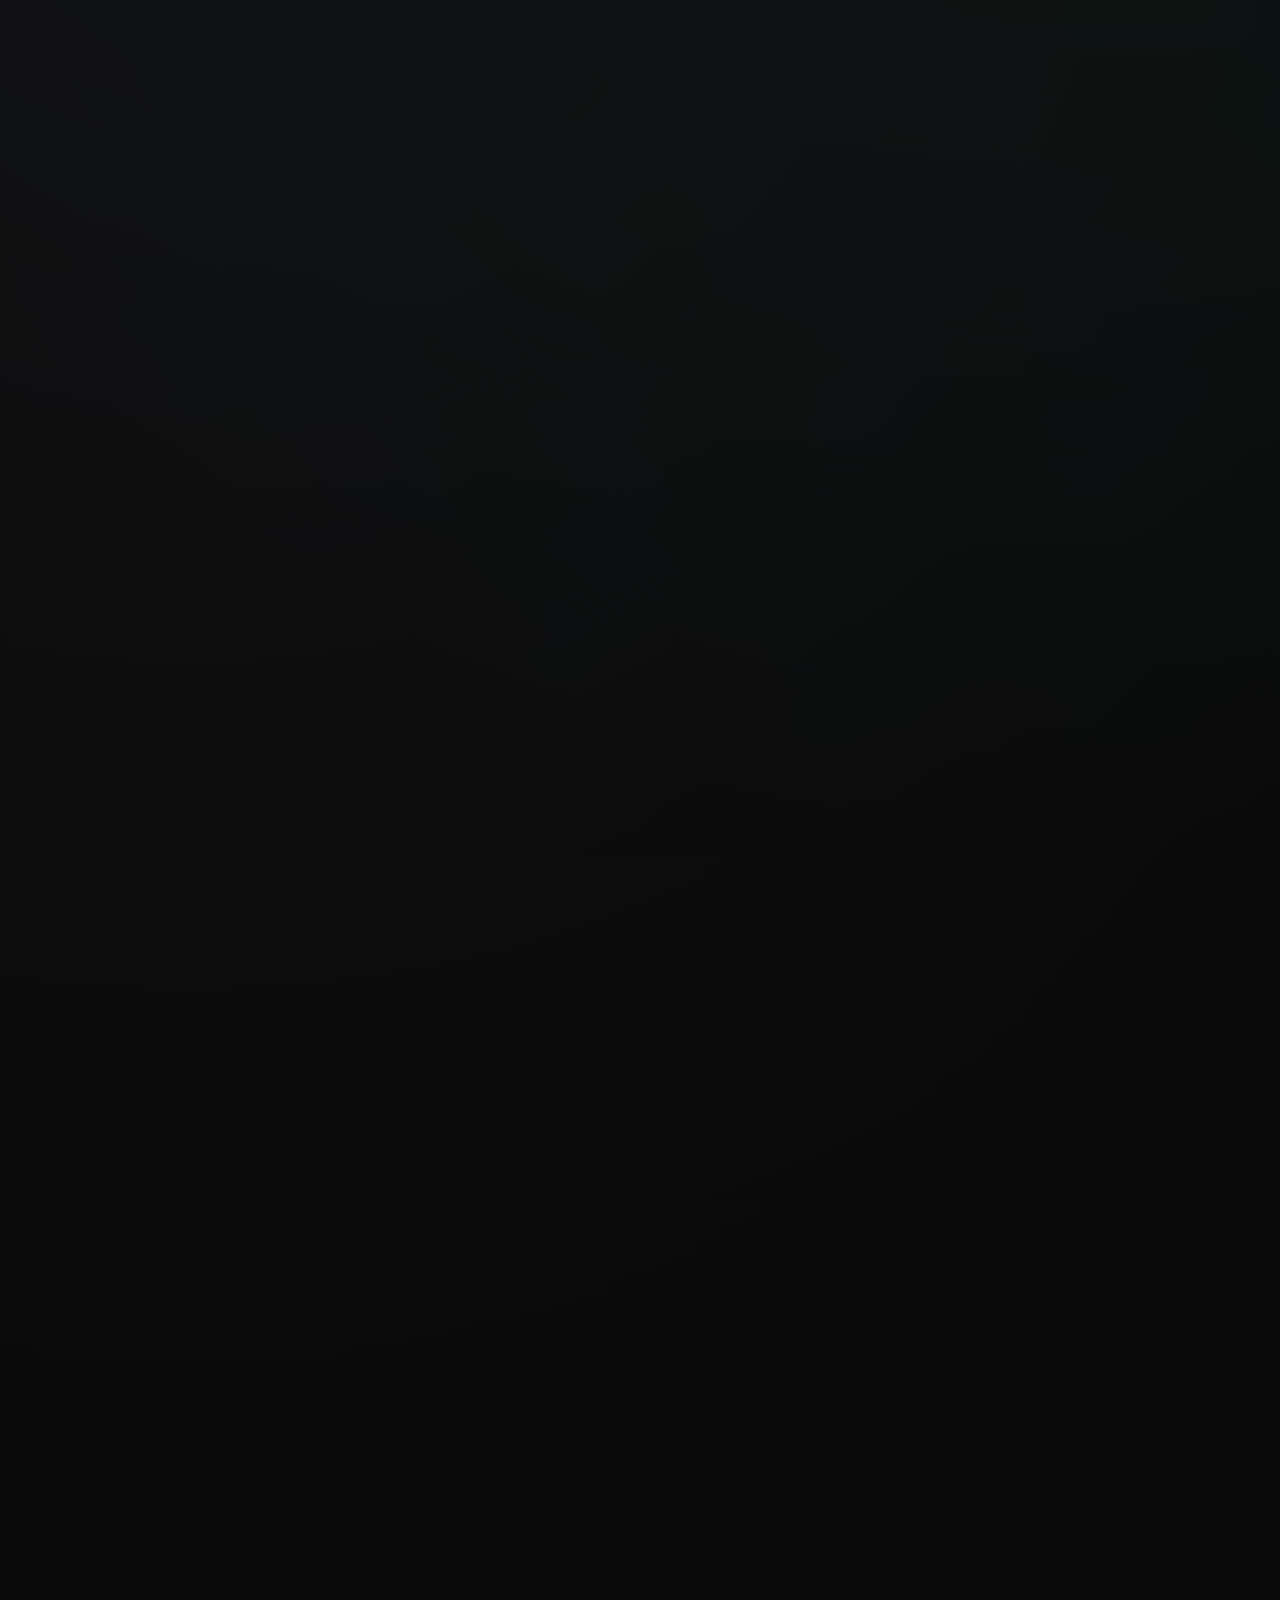
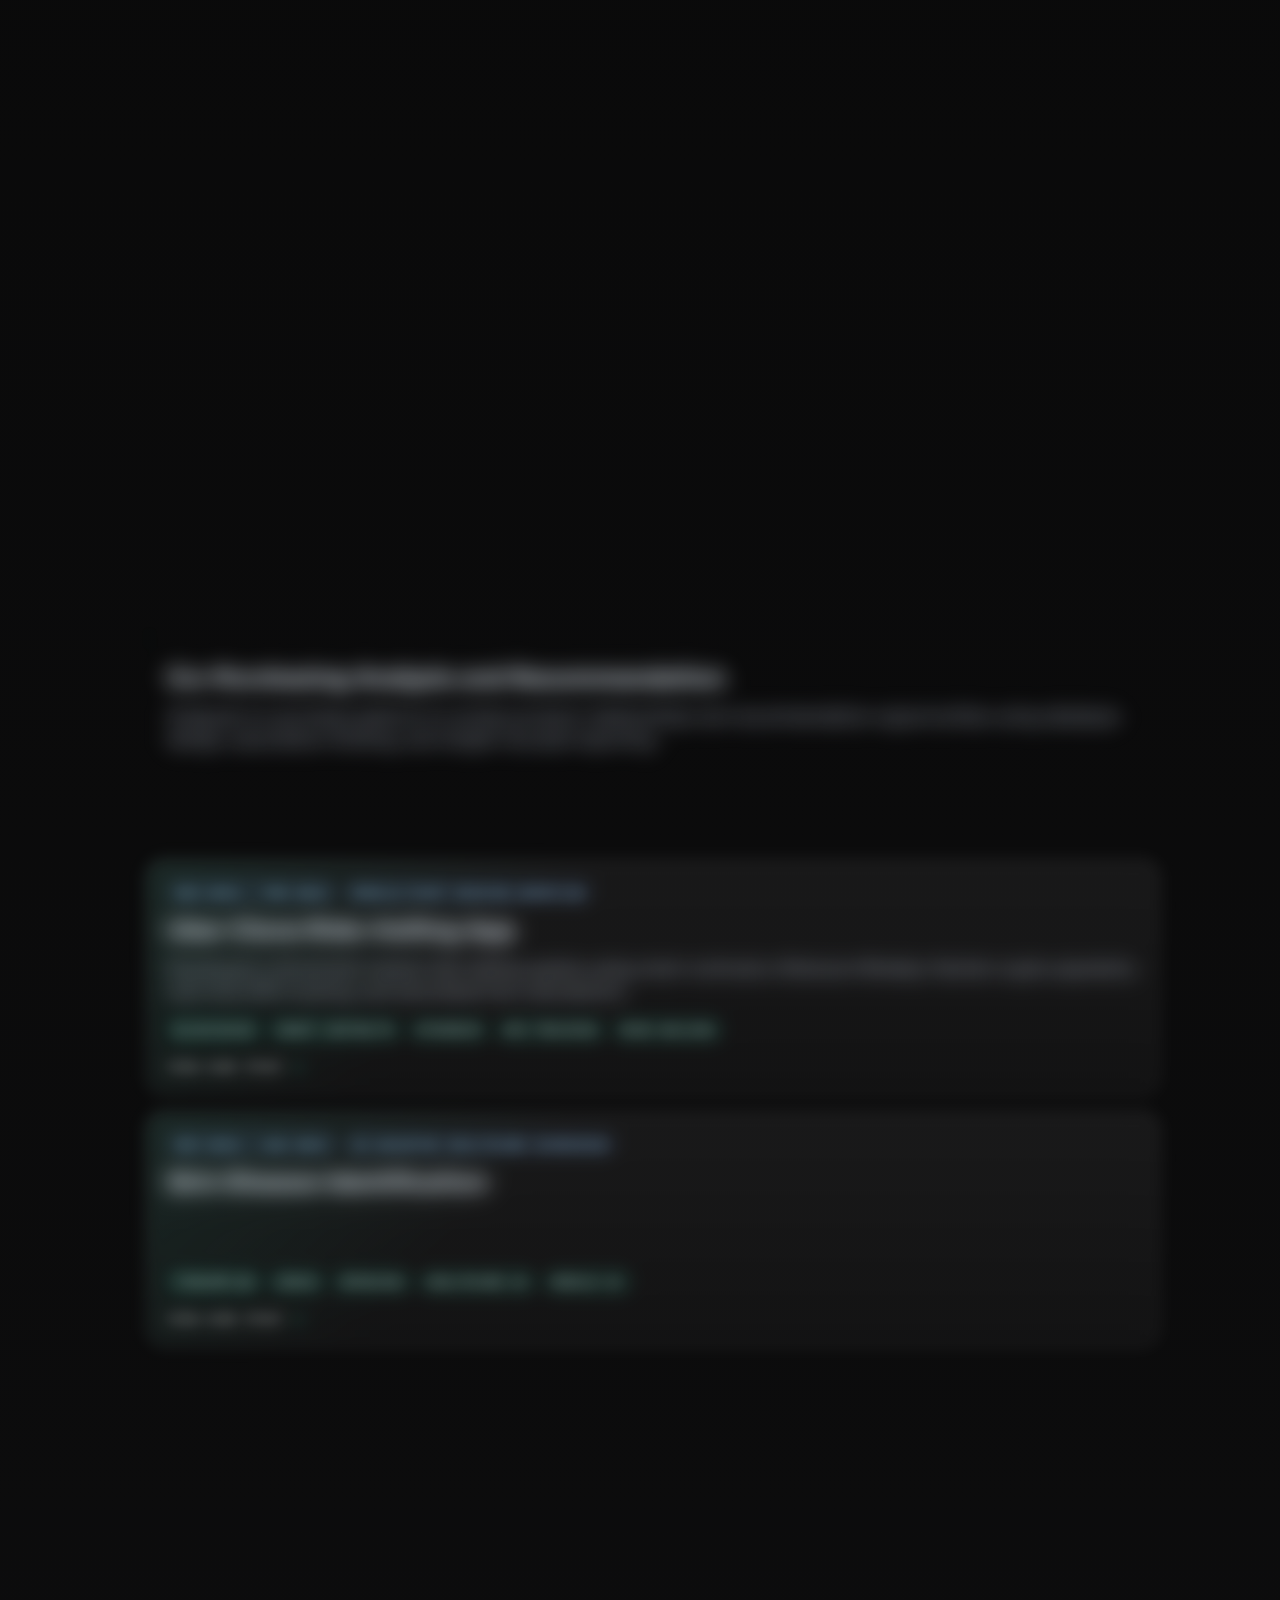
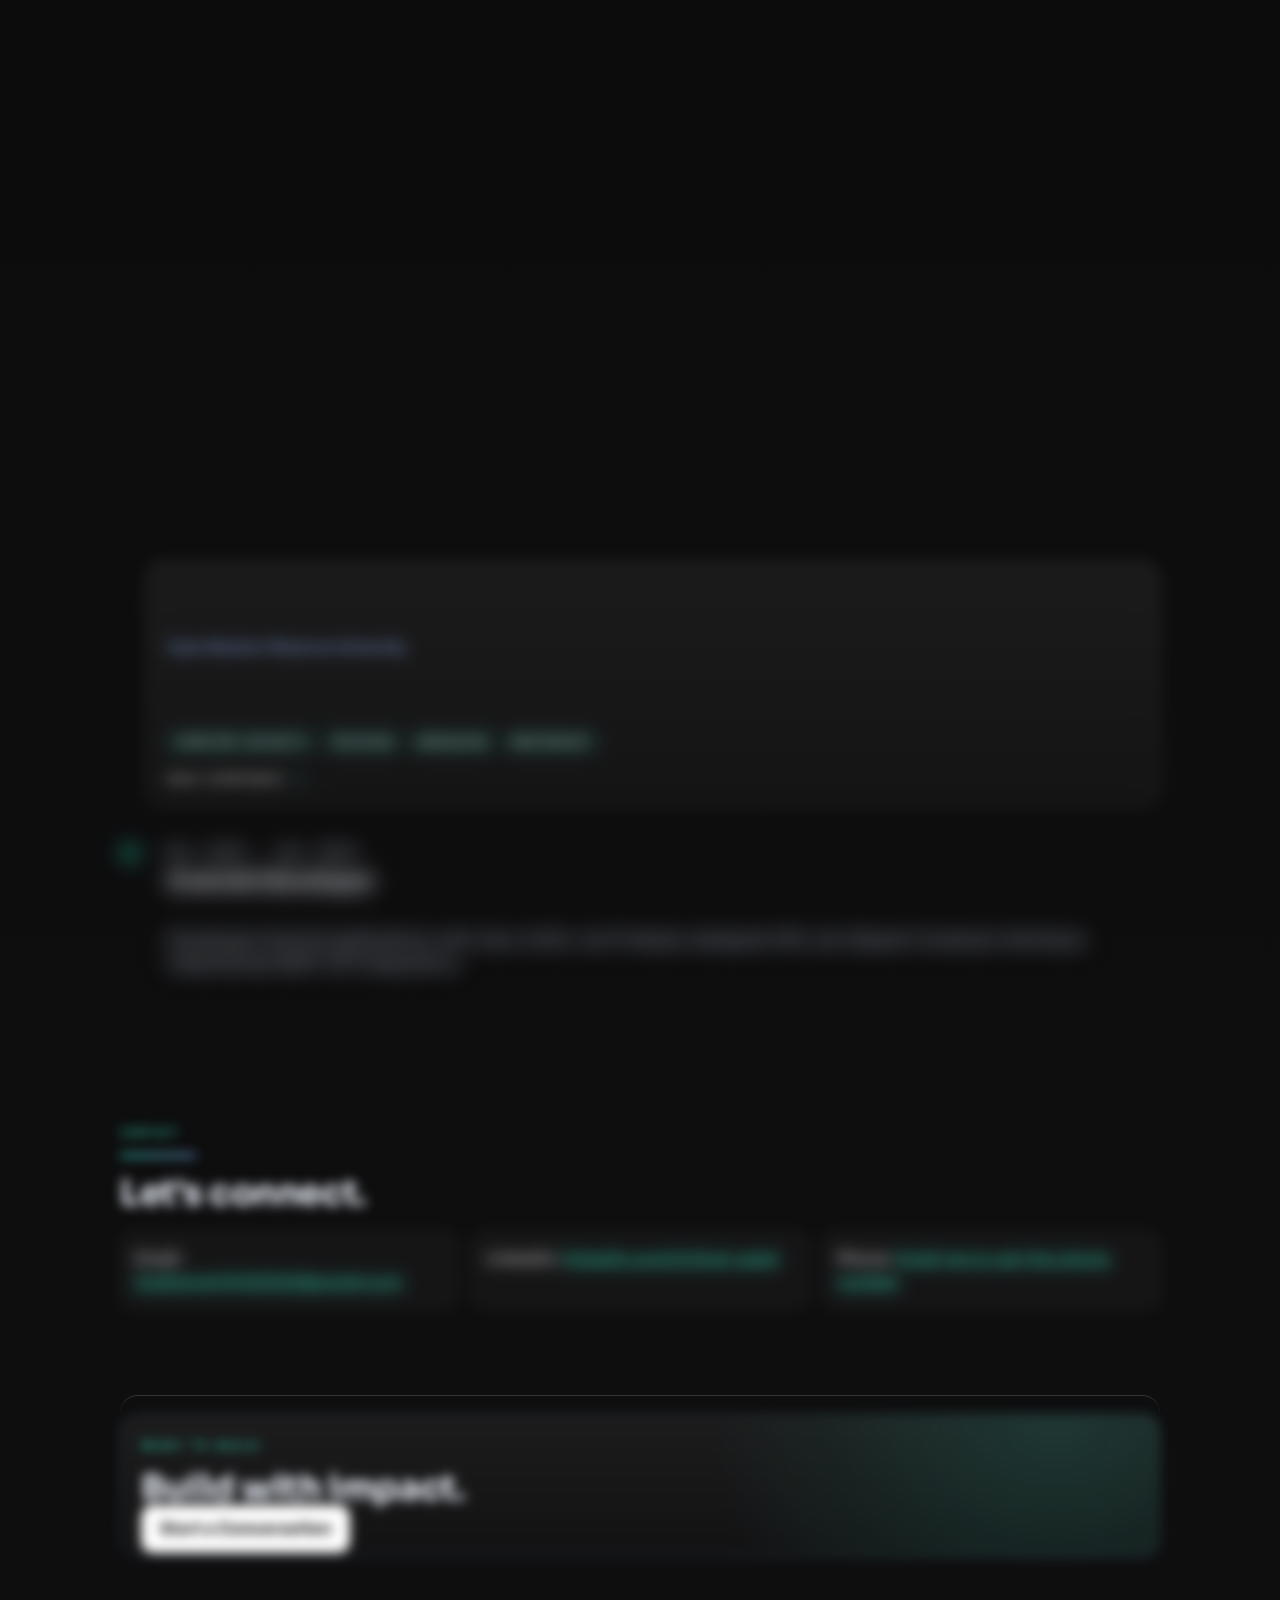
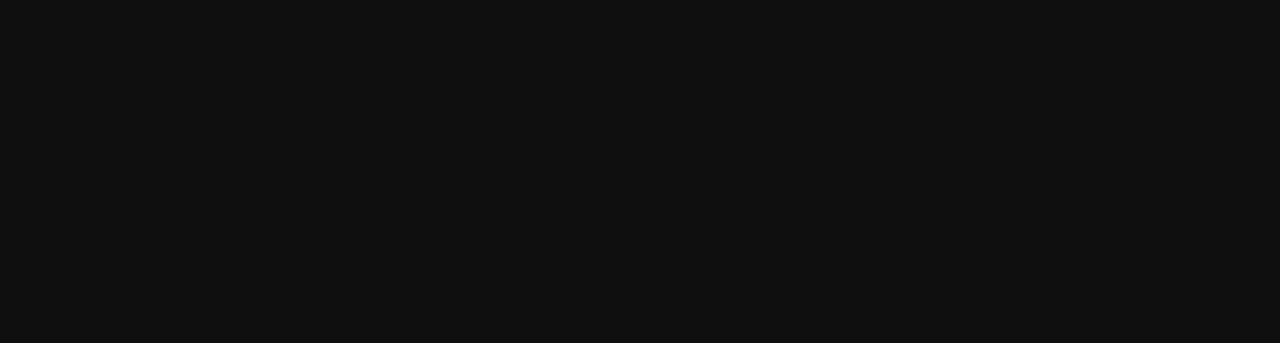
==== commit 5603accb: "Add files via upload" ====
--- a/index.html
+++ b/index.html
@@ -174,6 +174,6 @@
       </section>
     </div>
 
-    <script src="script.js?v=20260605-logo-fix"></script>
+    <script src="script.js?v=20260606-counter-global" defer></script>
   </body>
 </html>
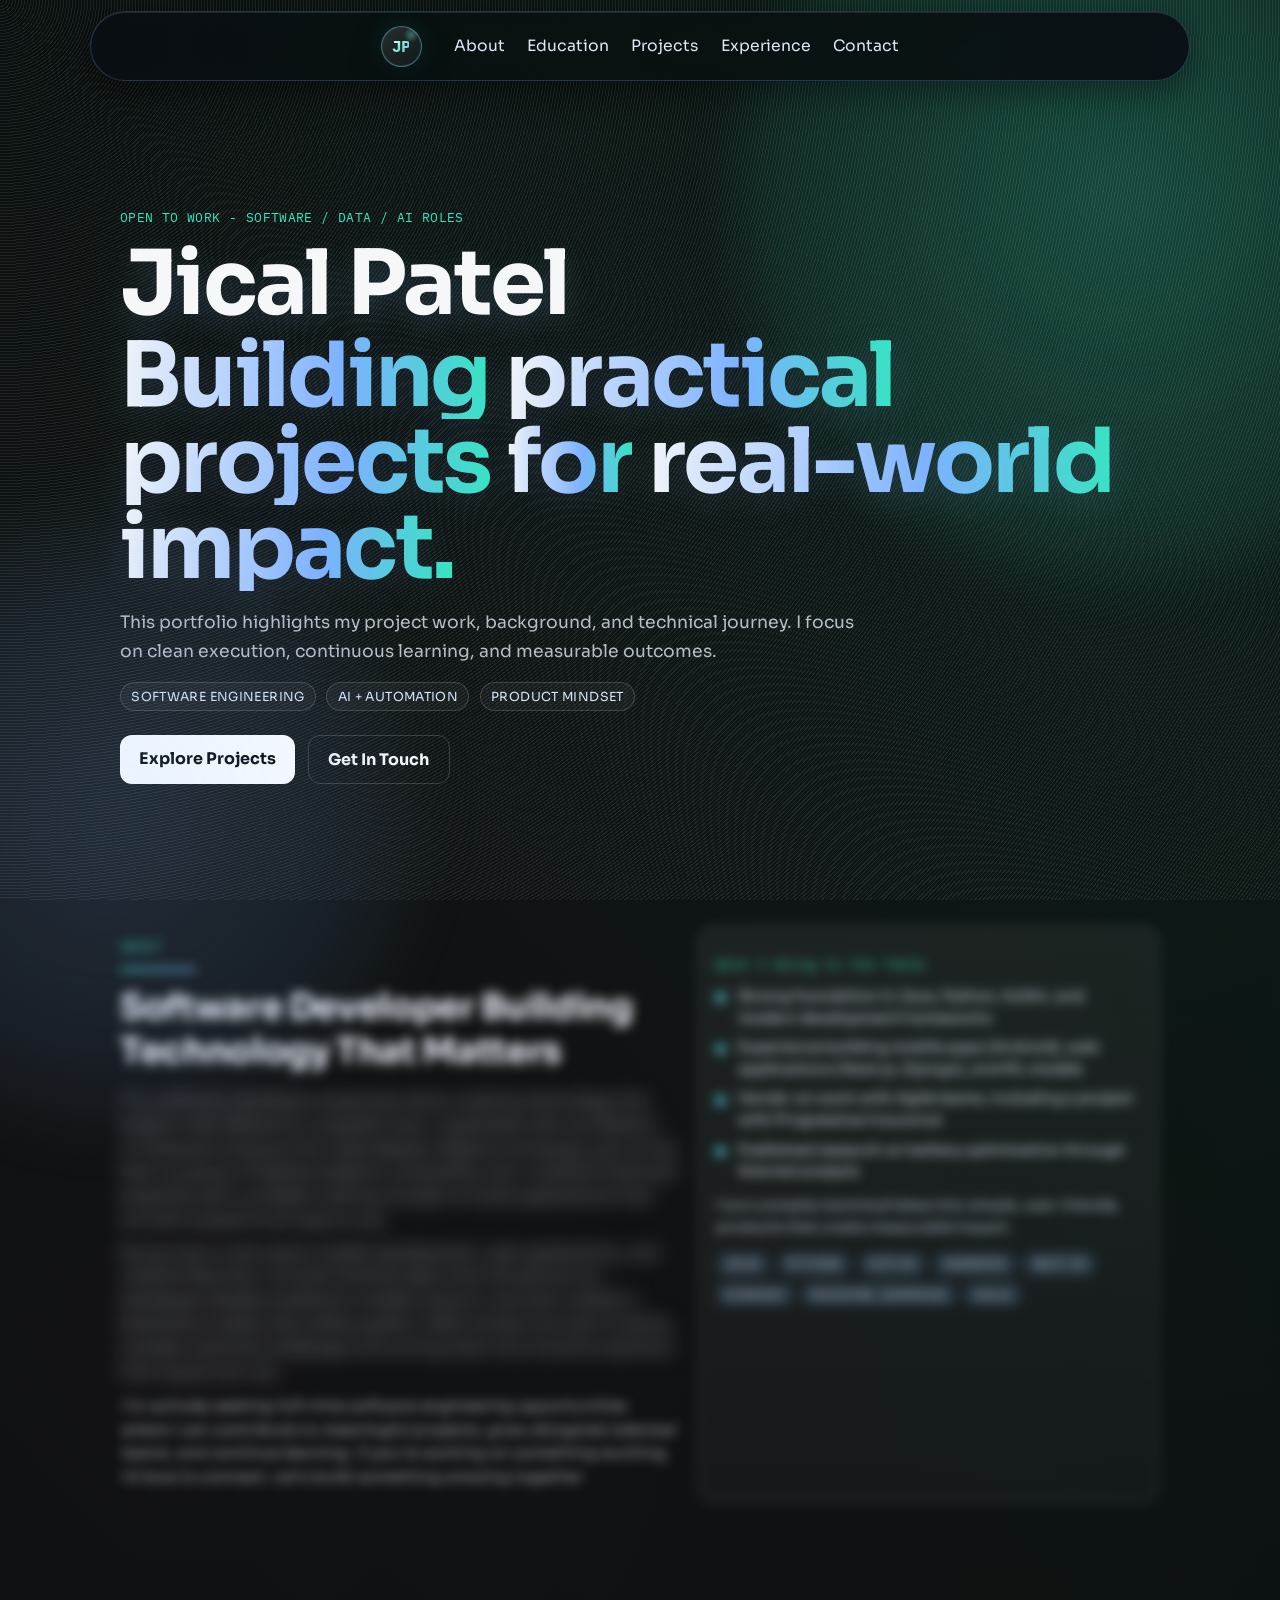
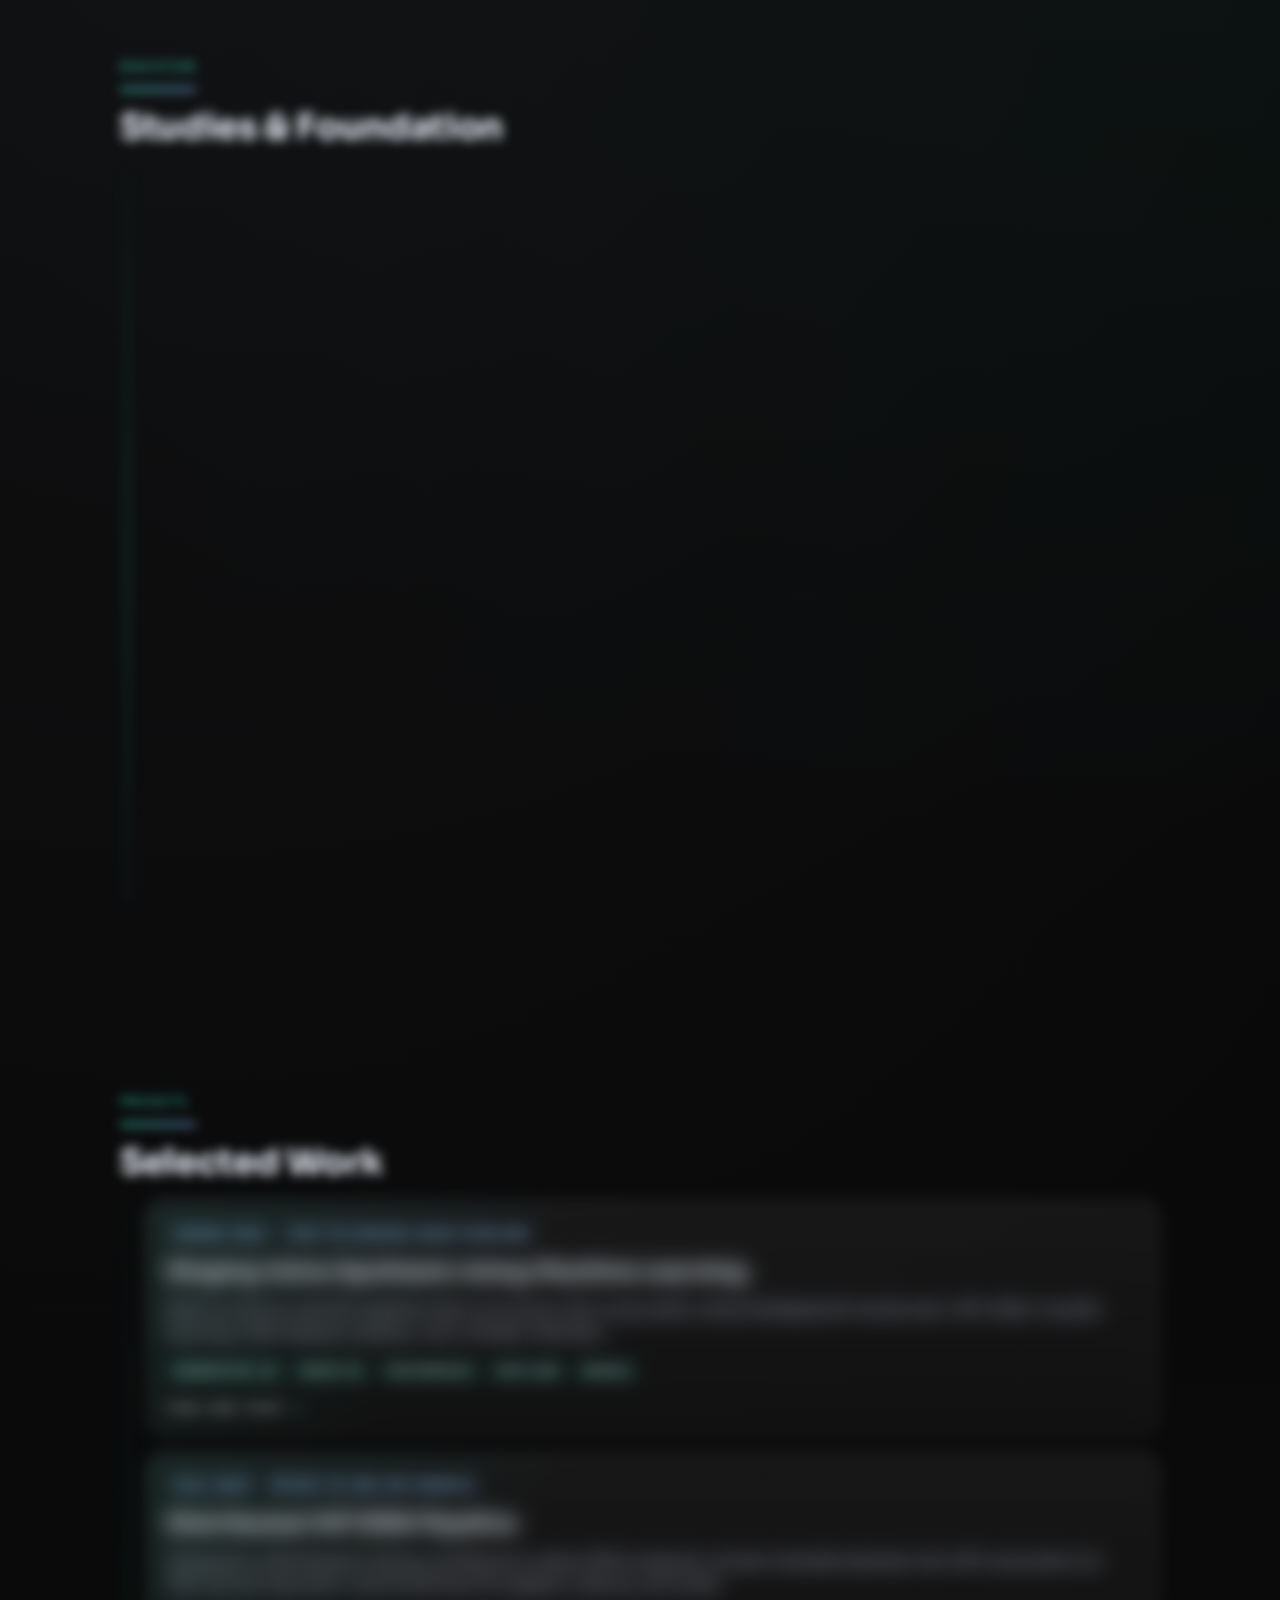
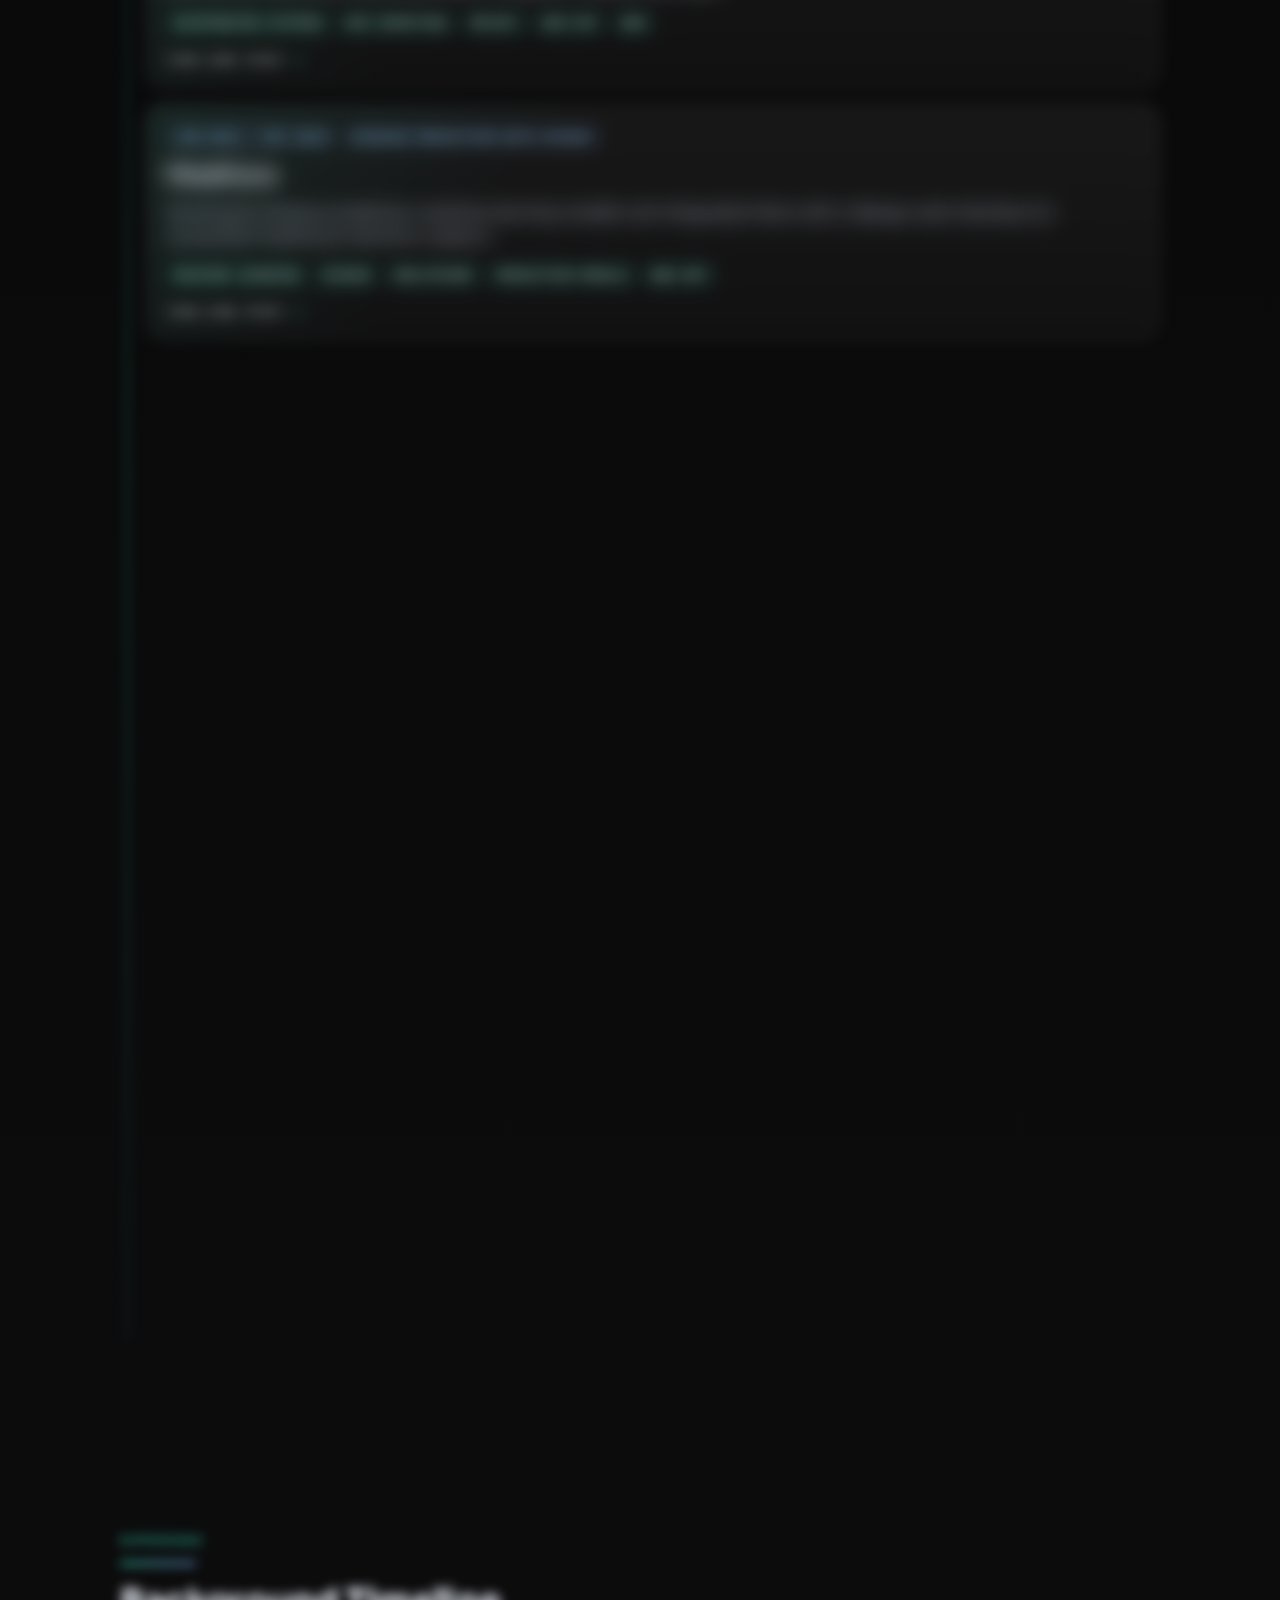
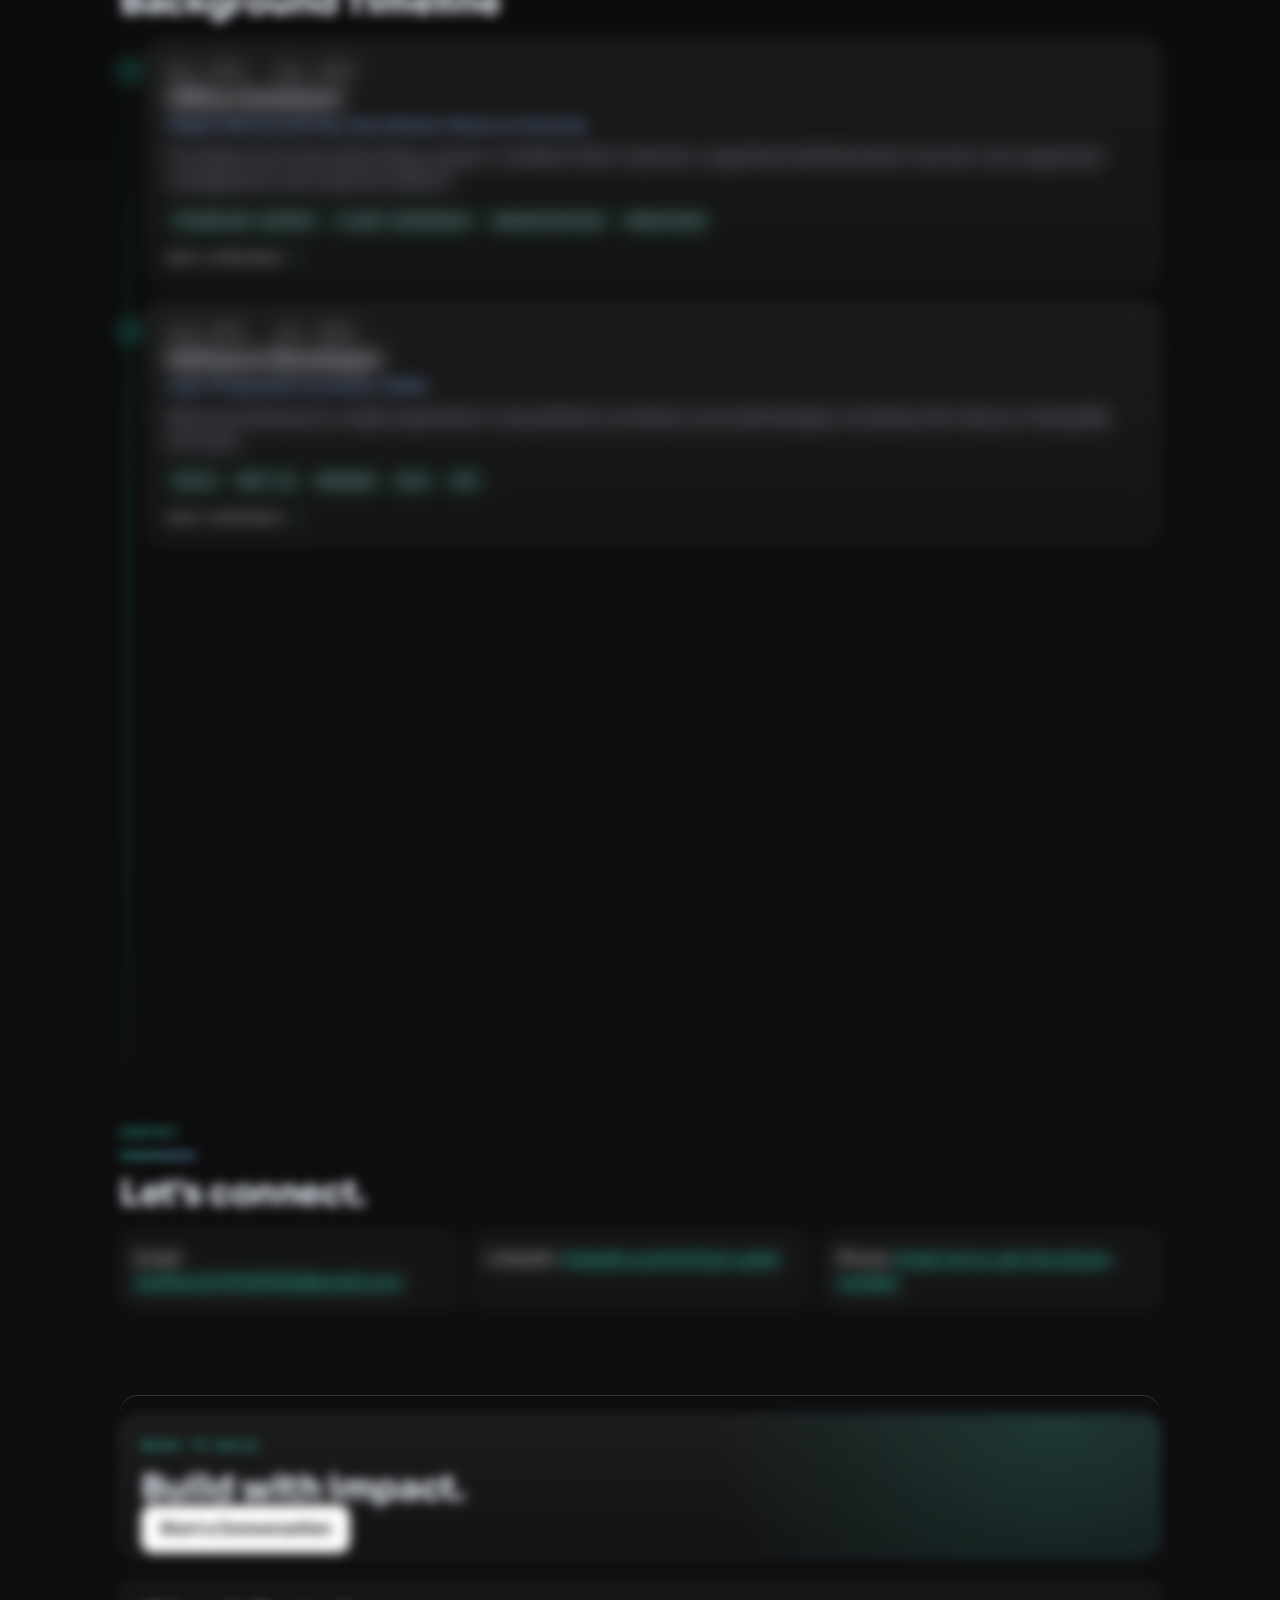
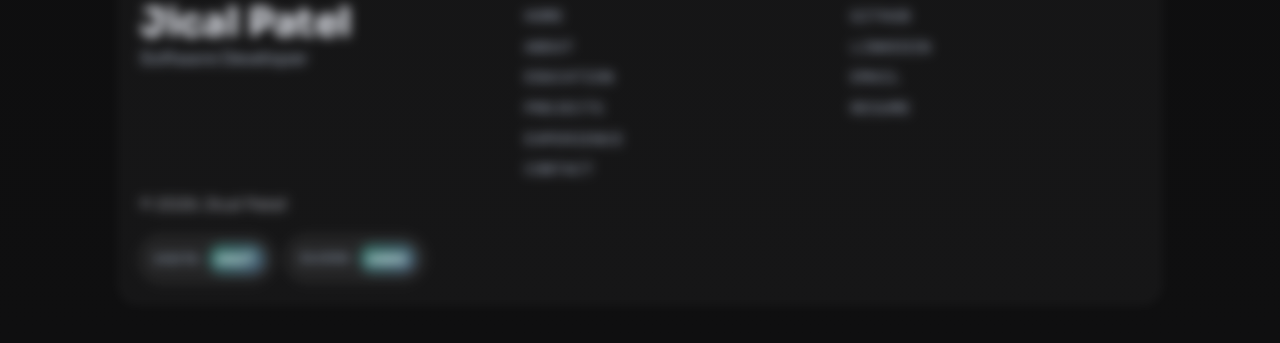
==== commit 61e725a7: "Add files via upload" ====
--- a/index.html
+++ b/index.html
@@ -174,6 +174,6 @@
       </section>
     </div>
 
-    <script src="script.js?v=20260606-counter-global" defer></script>
+    <script src="script.js?v=20260606-counter-rest" defer></script>
   </body>
 </html>
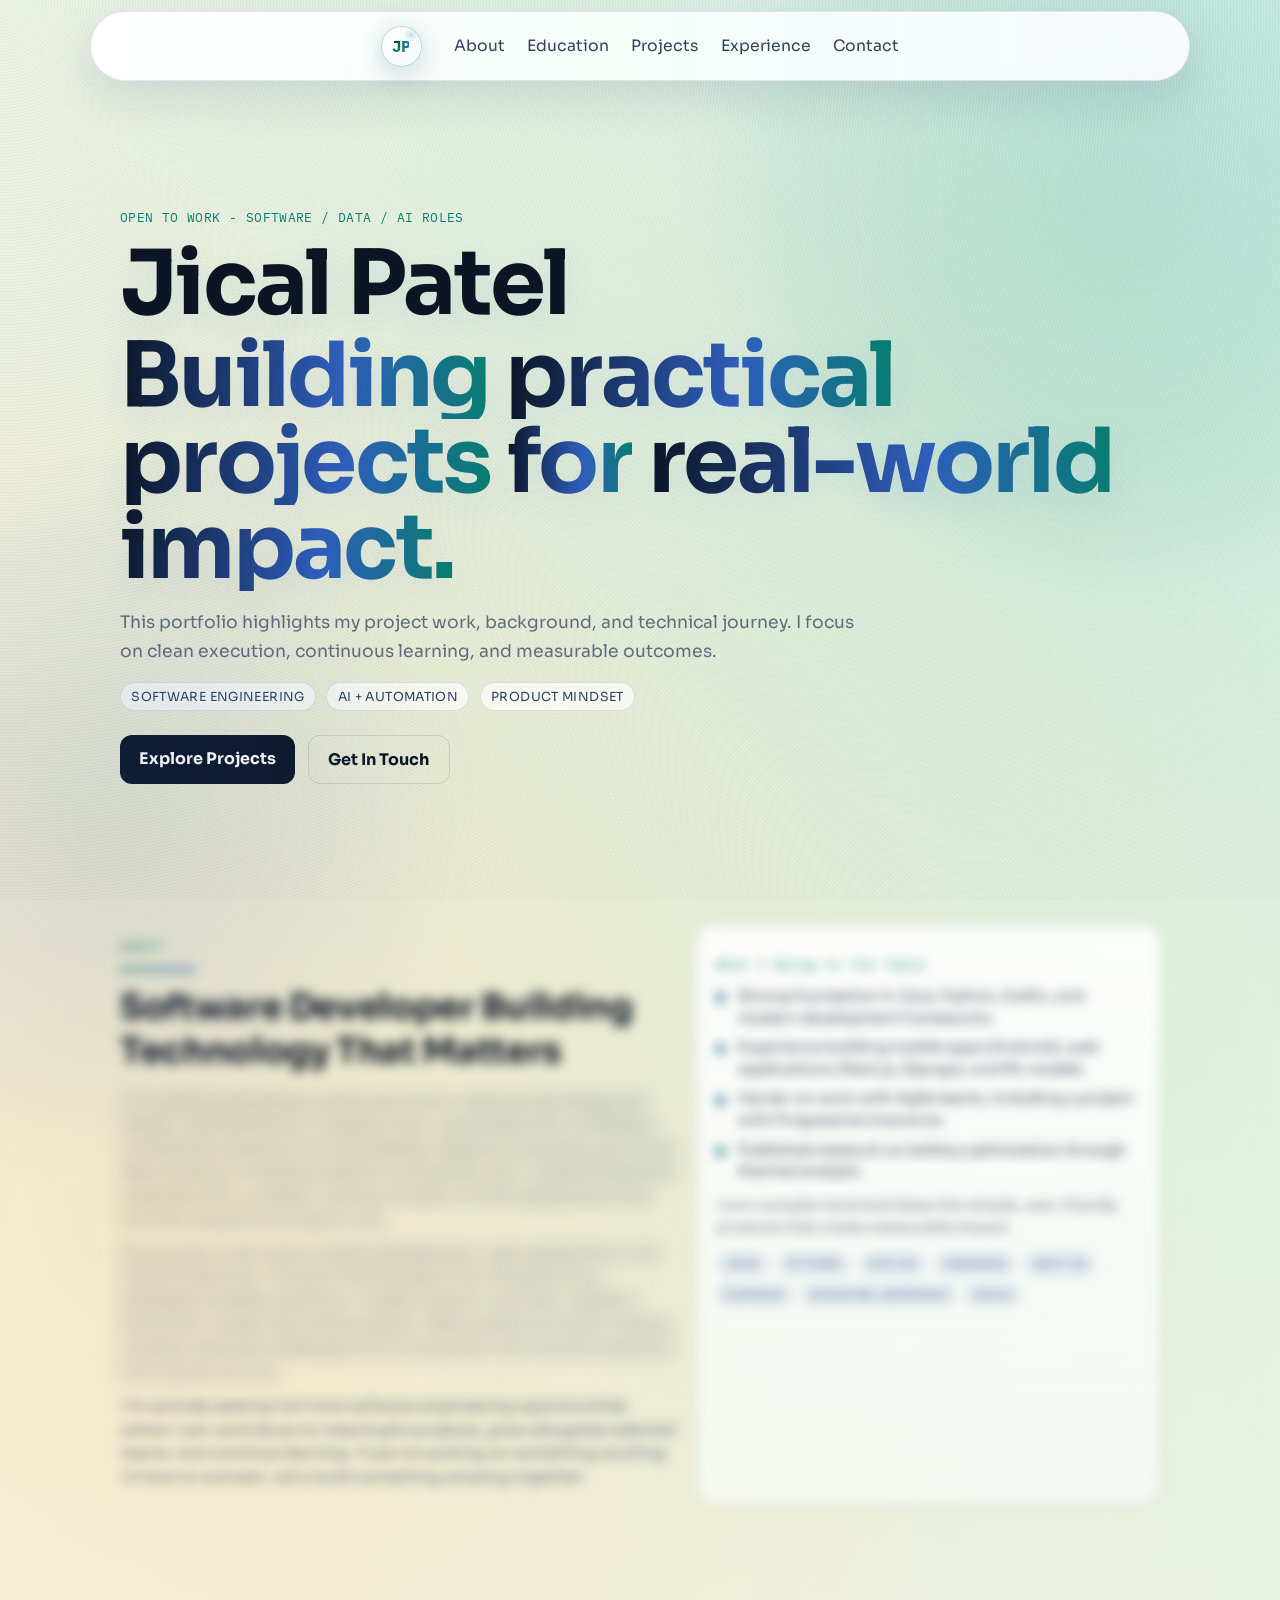
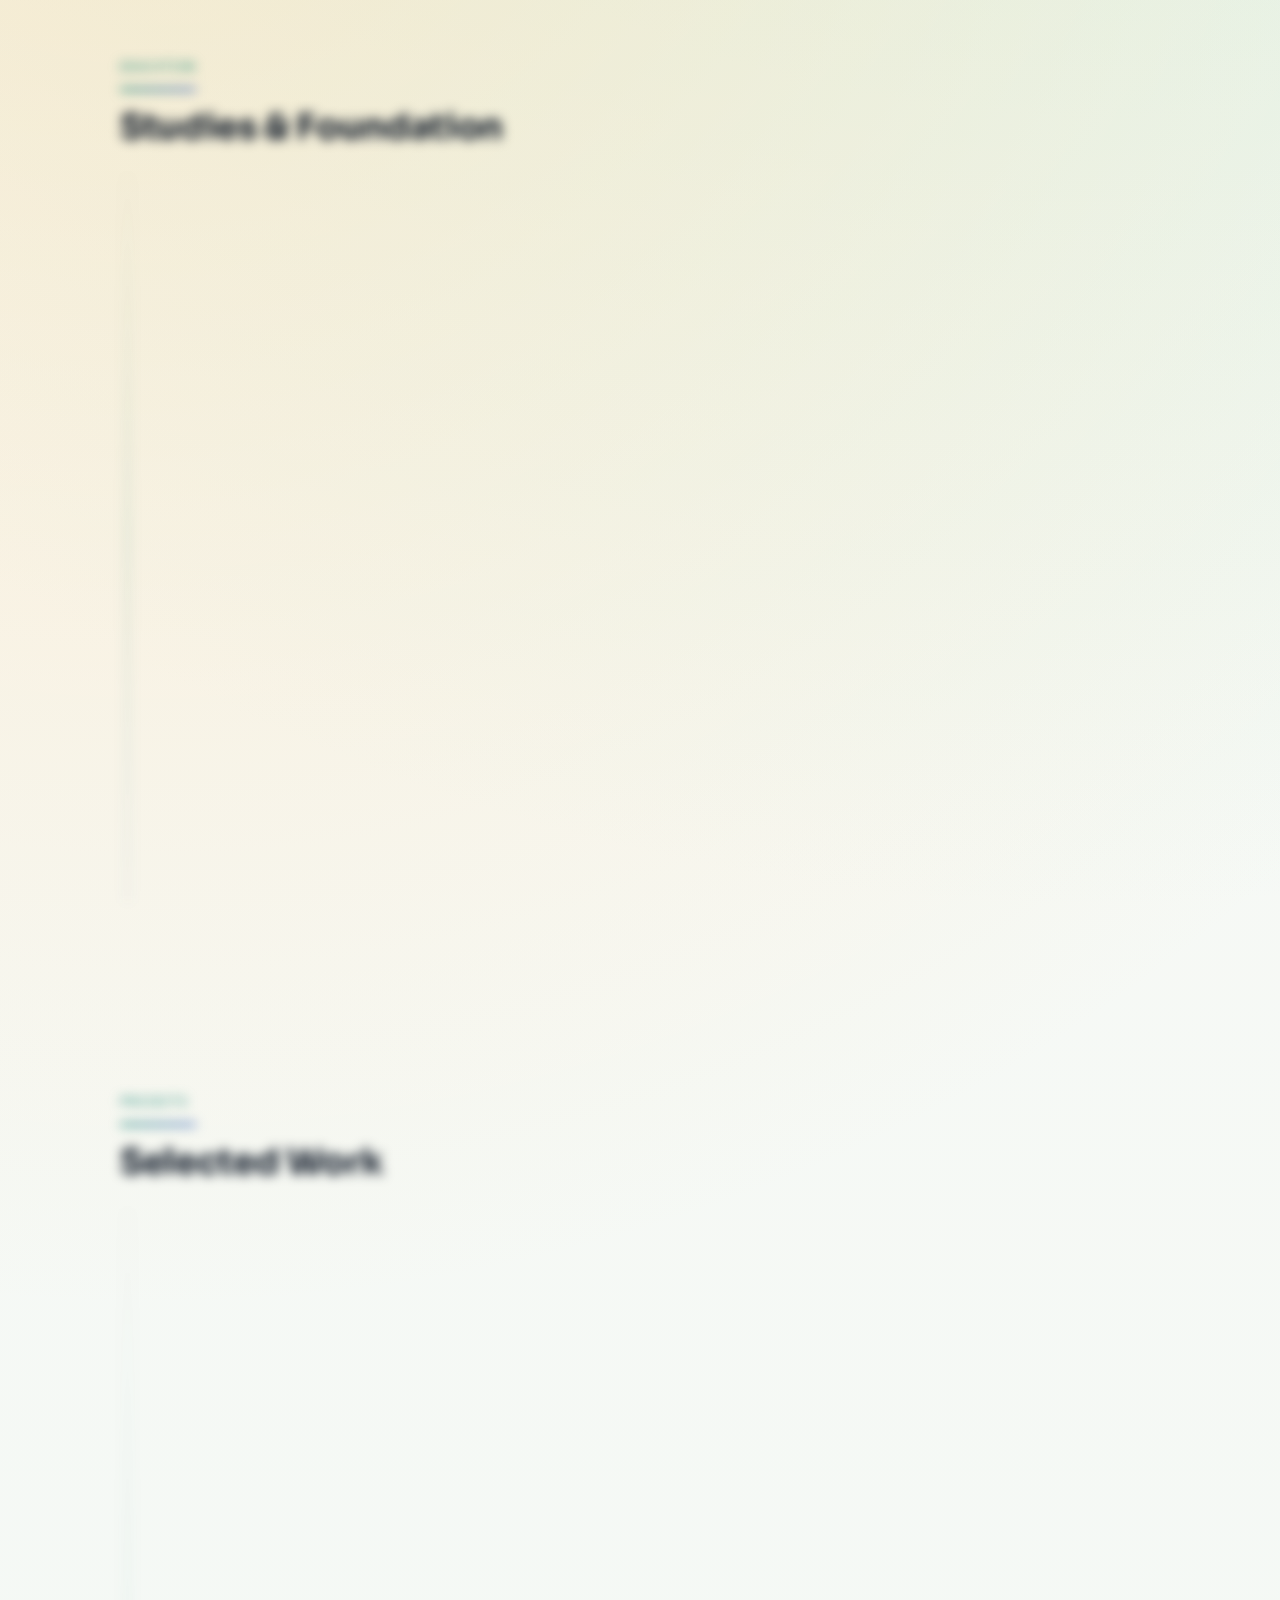
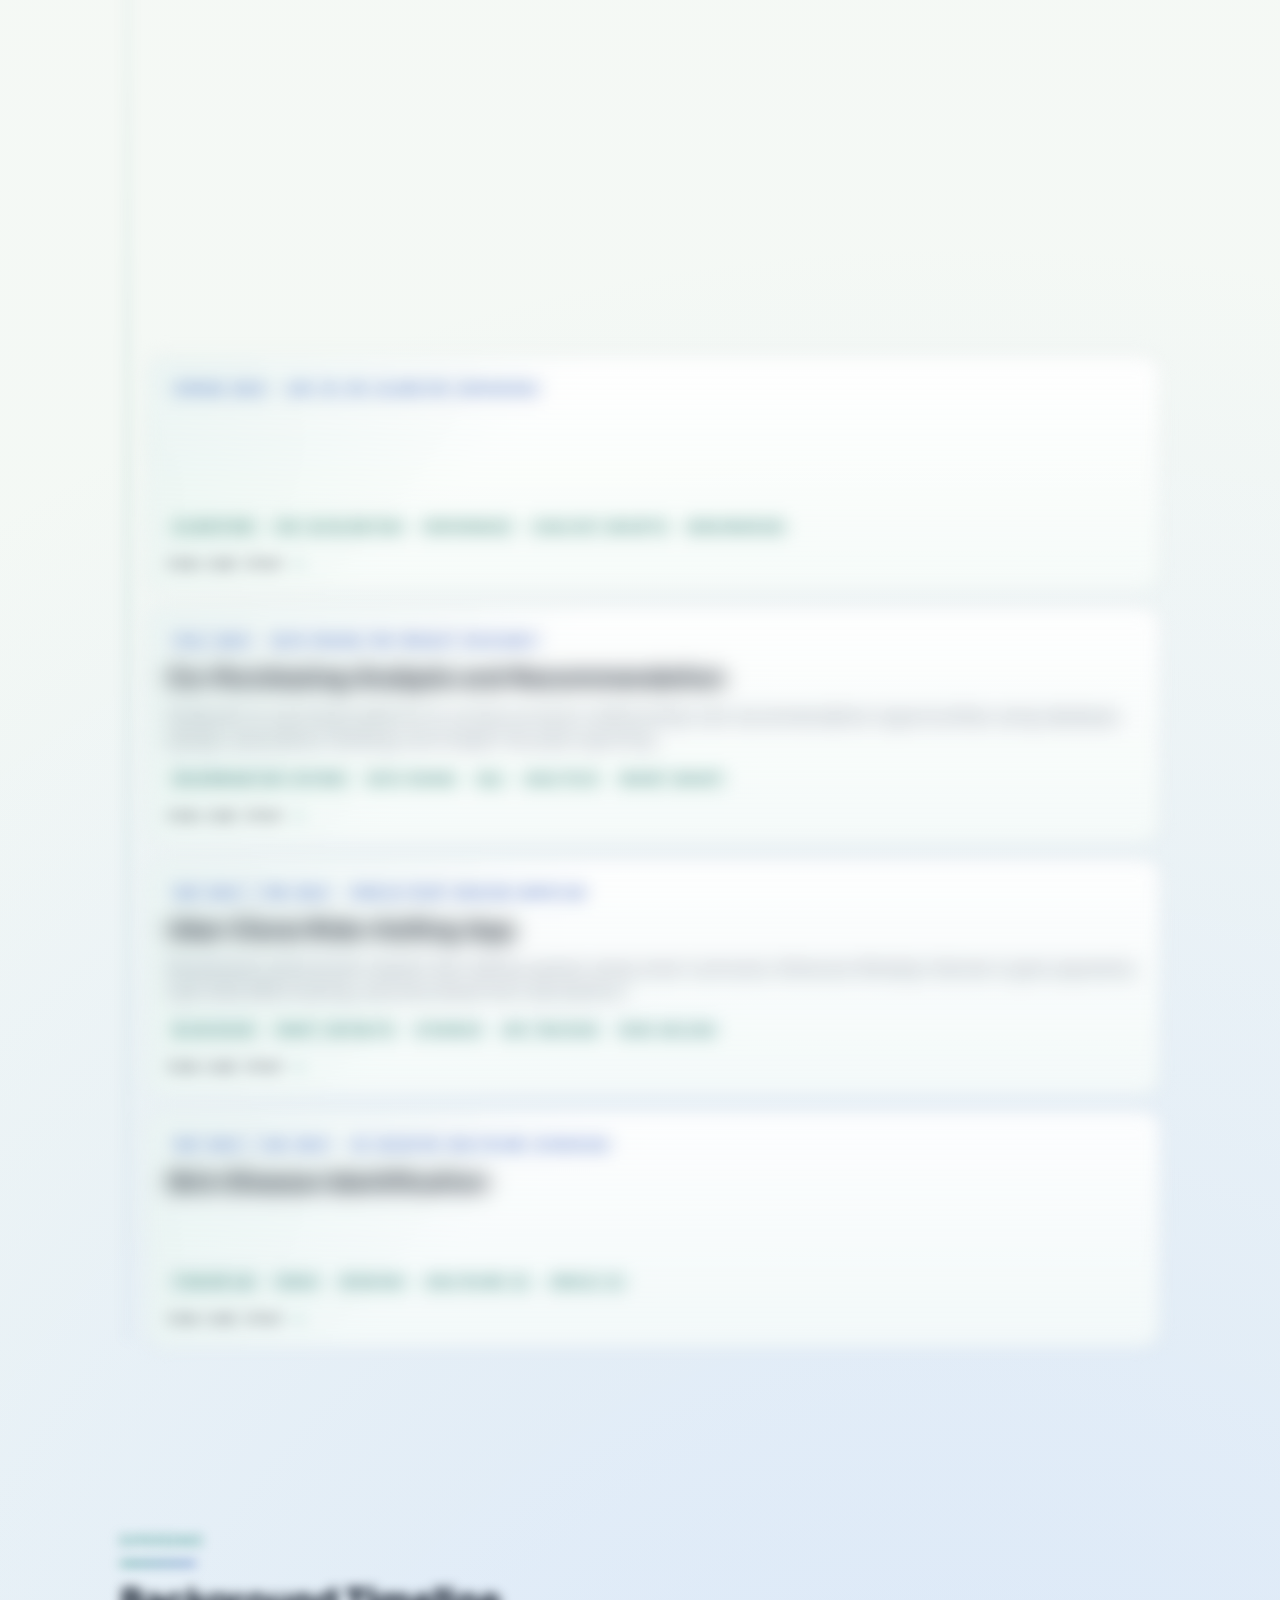
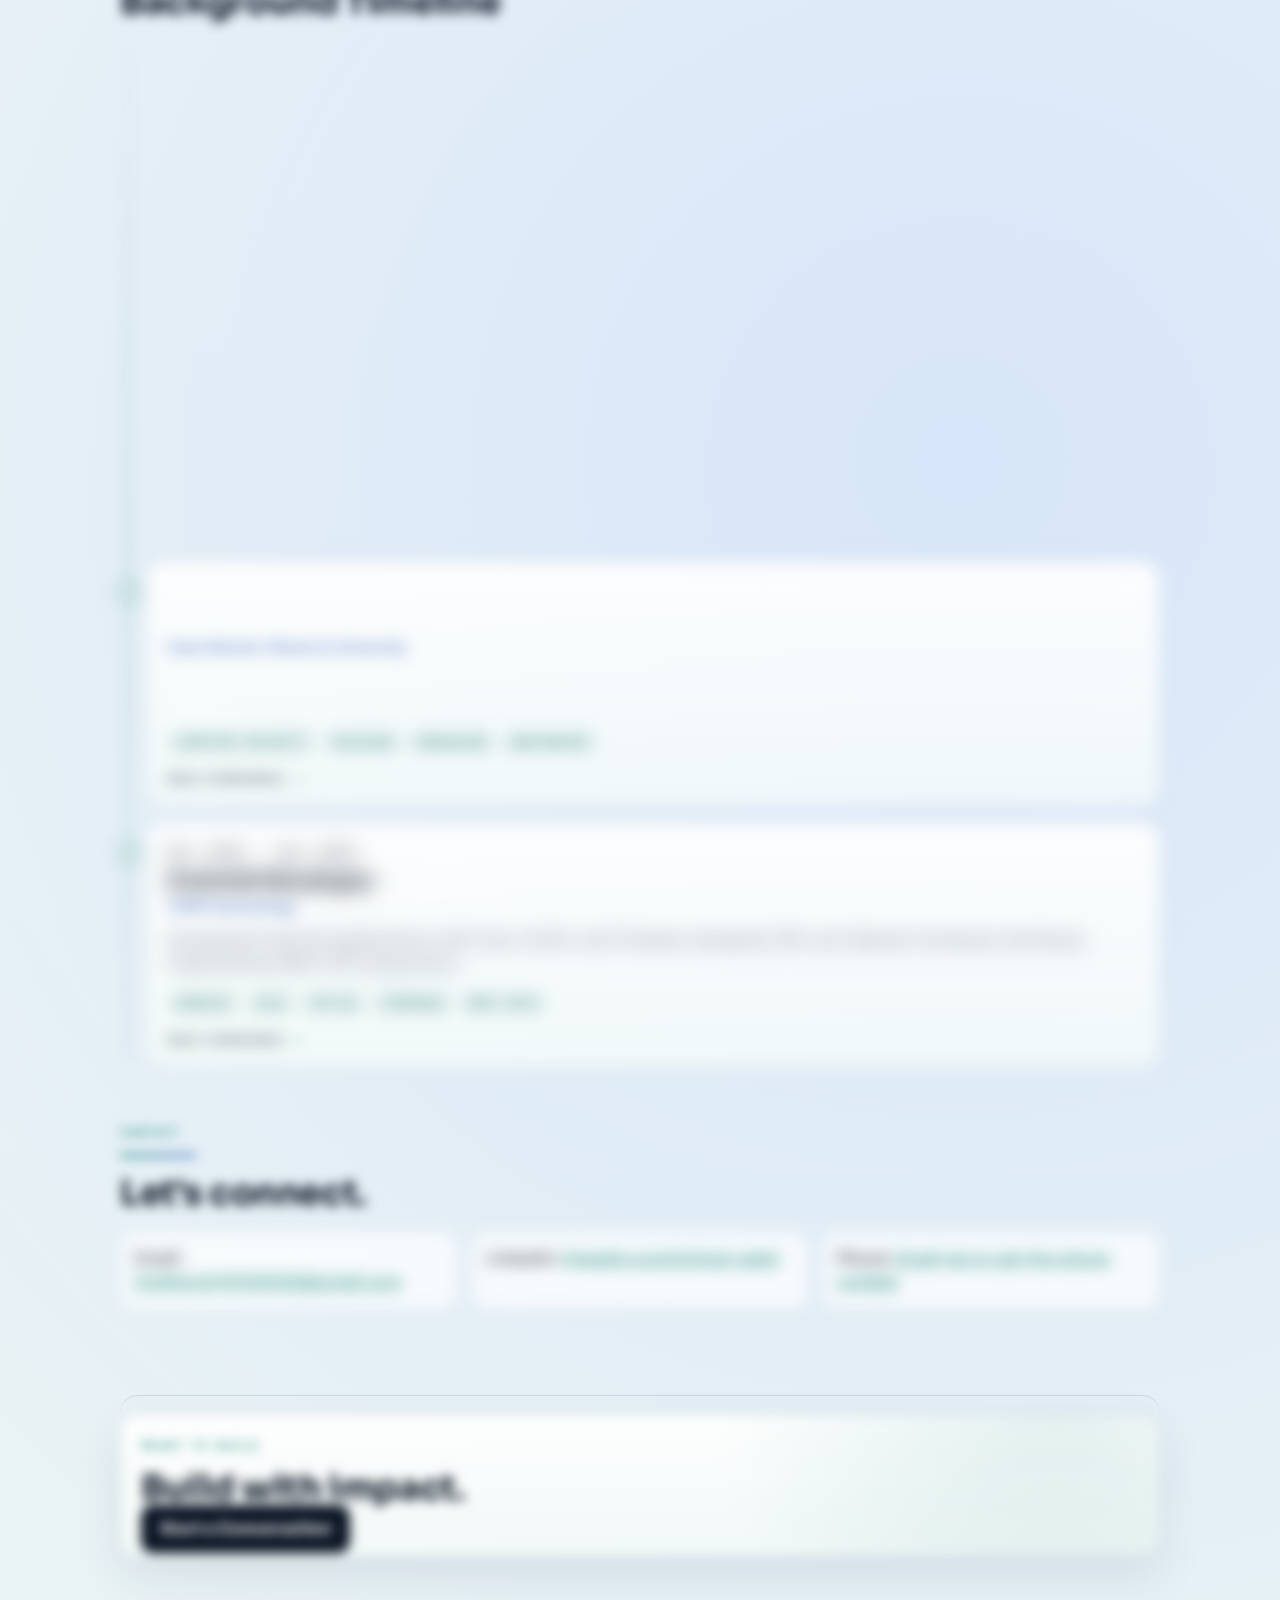
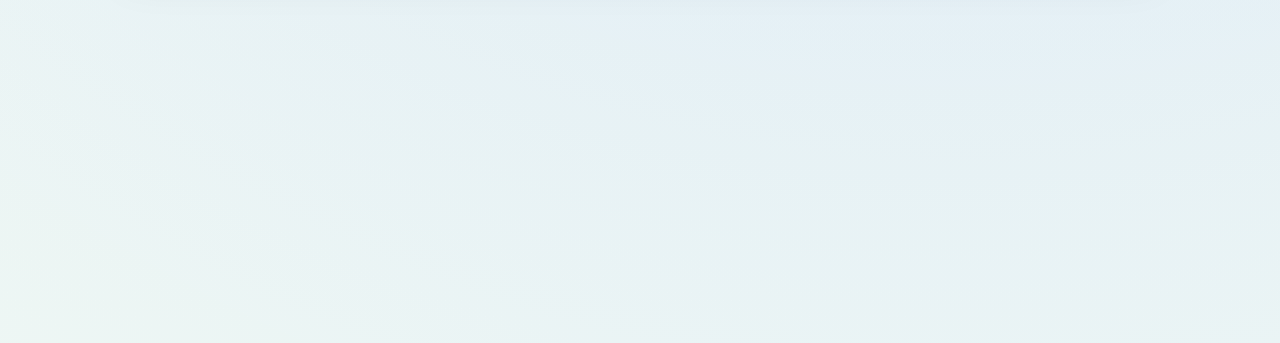
==== commit 983ee042: "Add files via upload" ====
--- a/index.html
+++ b/index.html
@@ -20,7 +20,7 @@
       href="https://fonts.googleapis.com/css2?family=Orbitron:wght@600;700&display=swap"
       rel="stylesheet"
     />
-    <link rel="stylesheet" href="styles.css?v=20260605-logo-fix" />
+    <link rel="stylesheet" href="styles.css?v=20260606-light-theme" />
   </head>
   <body>
     <div class="scroll-progress" id="scroll-progress"></div>
--- a/styles.css
+++ b/styles.css
@@ -1,13 +1,13 @@
 :root {
-  --bg: #050505;
-  --bg2: #0f0f10;
-  --text: #f6f7f9;
-  --muted: #adb0b8;
-  --accent: #ffffff;
-  --accent-2: #35e6c1;
-  --accent-3: #7fb3ff;
-  --card: rgba(255, 255, 255, 0.04);
-  --border: rgba(255, 255, 255, 0.16);
+  --bg: #fbfaf6;
+  --bg2: #eef7f4;
+  --text: #0b1524;
+  --muted: #5f6d7f;
+  --accent: #0b1524;
+  --accent-2: #087f6f;
+  --accent-3: #315fbc;
+  --card: rgba(255, 255, 255, 0.78);
+  --border: rgba(28, 52, 82, 0.13);
   --content-w: 1040px;
   --glow-shift: 0px;
 }
@@ -27,8 +27,9 @@
   color: var(--text);
   overflow-x: hidden;
   background:
-    radial-gradient(circle at 15% 20%, #121214 0%, transparent 32%),
-    radial-gradient(circle at 85% 8%, #0b201a 0%, transparent 30%),
+    radial-gradient(circle at 12% 18%, rgba(255, 219, 166, 0.52) 0%, transparent 30%),
+    radial-gradient(circle at 86% 7%, rgba(169, 235, 222, 0.56) 0%, transparent 32%),
+    radial-gradient(circle at 75% 78%, rgba(179, 204, 255, 0.42) 0%, transparent 34%),
     linear-gradient(180deg, var(--bg), var(--bg2));
 }
 
@@ -40,8 +41,8 @@
   right: -14rem;
   top: -12rem;
   border-radius: 50%;
-  background: radial-gradient(circle, rgba(53, 230, 193, 0.24), rgba(53, 230, 193, 0));
-  filter: blur(30px);
+  background: radial-gradient(circle, rgba(8, 127, 111, 0.16), rgba(8, 127, 111, 0));
+  filter: blur(34px);
   transform: translateY(var(--glow-shift));
   pointer-events: none;
 }
@@ -54,8 +55,8 @@
   left: -12rem;
   bottom: -14rem;
   border-radius: 50%;
-  background: radial-gradient(circle, rgba(127, 179, 255, 0.18), rgba(127, 179, 255, 0));
-  filter: blur(34px);
+  background: radial-gradient(circle, rgba(49, 95, 188, 0.13), rgba(49, 95, 188, 0));
+  filter: blur(38px);
   transform: translateY(calc(var(--glow-shift) * -0.55));
   pointer-events: none;
 }
@@ -68,7 +69,7 @@
   width: 0;
   z-index: 40;
   background: linear-gradient(90deg, var(--accent-2), var(--accent-3));
-  box-shadow: 0 0 20px rgba(53, 230, 193, 0.45);
+  box-shadow: 0 0 20px rgba(8, 127, 111, 0.28);
 }
 
 .compact-jp {
@@ -78,26 +79,26 @@
   transform: translateX(-50%);
   z-index: 55;
   display: none;
-  border: 1px solid rgba(255, 255, 255, 0.45);
+  border: 1px solid rgba(28, 52, 82, 0.16);
   border-radius: 999px;
   padding: 0.35rem 0.72rem;
   background:
-    linear-gradient(135deg, rgba(53, 230, 193, 0.16), rgba(127, 179, 255, 0.1)),
-    rgba(9, 9, 9, 0.5);
-  color: #ffffff;
+    linear-gradient(135deg, rgba(8, 127, 111, 0.12), rgba(49, 95, 188, 0.08)),
+    rgba(255, 255, 255, 0.82);
+  color: var(--text);
   font-family: "IBM Plex Mono", monospace;
   font-size: 1rem;
   cursor: pointer;
   backdrop-filter: blur(10px);
-  box-shadow: 0 10px 28px rgba(0, 0, 0, 0.3), 0 0 20px rgba(53, 230, 193, 0.12);
+  box-shadow: 0 14px 34px rgba(28, 52, 82, 0.16), 0 0 20px rgba(8, 127, 111, 0.12);
 }
 
 .grain {
   position: fixed;
   inset: 0;
   pointer-events: none;
-  opacity: 0.08;
-  background-image: repeating-radial-gradient(circle at 0 0, #fff, #fff 1px, transparent 1px, transparent 3px);
+  opacity: 0.18;
+  background-image: repeating-radial-gradient(circle at 0 0, rgba(11, 21, 36, 0.18), rgba(11, 21, 36, 0.18) 1px, transparent 1px, transparent 3px);
 }
 
 .site-header {
@@ -114,10 +115,10 @@
   border-radius: 999px;
   backdrop-filter: blur(14px);
   background:
-    linear-gradient(90deg, rgba(9, 15, 22, 0.74), rgba(8, 19, 17, 0.72) 48%, rgba(10, 12, 20, 0.74)),
-    rgba(9, 9, 9, 0.56);
-  border: 1px solid rgba(130, 188, 255, 0.22);
-  box-shadow: 0 10px 36px rgba(0, 0, 0, 0.4), inset 0 1px 0 rgba(255, 255, 255, 0.1);
+    linear-gradient(90deg, rgba(255, 255, 255, 0.88), rgba(245, 253, 250, 0.86) 48%, rgba(246, 249, 255, 0.88)),
+    rgba(255, 255, 255, 0.78);
+  border: 1px solid rgba(28, 52, 82, 0.12);
+  box-shadow: 0 16px 45px rgba(28, 52, 82, 0.13), inset 0 1px 0 rgba(255, 255, 255, 0.88);
   transition: width 240ms ease, padding 240ms ease, background 240ms ease, border-color 240ms ease;
 }
 
@@ -128,41 +129,41 @@
   justify-content: center;
   width: 2.55rem;
   height: 2.55rem;
-  color: #eafff9;
+  color: var(--text);
   text-decoration: none;
   font-weight: 700;
   letter-spacing: -0.08em;
   flex: 0 0 auto;
-  border: 1px solid rgba(123, 219, 255, 0.42);
+  border: 1px solid rgba(8, 127, 111, 0.28);
   border-radius: 999px;
   padding: 0;
   background:
-    radial-gradient(circle at 75% 20%, rgba(108, 230, 204, 0.38), transparent 18%),
-    linear-gradient(145deg, rgba(255, 255, 255, 0.13), rgba(255, 255, 255, 0.035));
+    radial-gradient(circle at 75% 20%, rgba(8, 127, 111, 0.2), transparent 18%),
+    linear-gradient(145deg, rgba(255, 255, 255, 0.95), rgba(240, 248, 255, 0.72));
   box-shadow:
-    0 0 0 1px rgba(255, 255, 255, 0.04) inset,
-    0 12px 34px rgba(0, 0, 0, 0.32),
-    0 0 24px rgba(53, 230, 193, 0.14);
+    0 0 0 1px rgba(255, 255, 255, 0.8) inset,
+    0 12px 28px rgba(28, 52, 82, 0.13),
+    0 0 24px rgba(8, 127, 111, 0.12);
   transition: transform 220ms ease, border-color 220ms ease, box-shadow 220ms ease;
 }
 
 .logo span {
   line-height: 1;
   transform: translateX(-0.04em);
-  background: linear-gradient(135deg, #f7fffb 8%, #7cebd0 52%, #8db8ff 100%);
+  background: linear-gradient(135deg, #0b1524 8%, #087f6f 52%, #315fbc 100%);
   -webkit-background-clip: text;
   background-clip: text;
   color: transparent;
-  text-shadow: 0 0 18px rgba(53, 230, 193, 0.12);
+  text-shadow: none;
 }
 
 .logo:hover {
   transform: translateY(-1px) scale(1.035);
-  border-color: rgba(140, 245, 222, 0.7);
+  border-color: rgba(8, 127, 111, 0.46);
   box-shadow:
-    0 0 0 1px rgba(255, 255, 255, 0.07) inset,
-    0 16px 38px rgba(0, 0, 0, 0.4),
-    0 0 34px rgba(53, 230, 193, 0.24);
+    0 0 0 1px rgba(255, 255, 255, 0.9) inset,
+    0 18px 42px rgba(28, 52, 82, 0.18),
+    0 0 34px rgba(8, 127, 111, 0.16);
 }
 
 nav {
@@ -174,7 +175,7 @@
 }
 
 nav a {
-  color: #dfe8f8;
+  color: #314159;
   text-decoration: none;
   font-size: 0.98rem;
   transition: color 180ms ease, transform 180ms ease, text-shadow 180ms ease;
@@ -183,7 +184,7 @@
 nav a:hover {
   color: var(--accent-2);
   transform: translateY(-1px);
-  text-shadow: 0 0 14px rgba(53, 230, 193, 0.45);
+  text-shadow: 0 8px 24px rgba(8, 127, 111, 0.18);
 }
 
 body.header-compact .site-header {
@@ -194,8 +195,8 @@
   width: min(1100px, 94vw);
   padding: 0.55rem 0.7rem;
   border-radius: 999px;
-  background: rgba(9, 13, 20, 0.28);
-  border-color: rgba(255, 255, 255, 0.18);
+  background: rgba(255, 255, 255, 0.64);
+  border-color: rgba(28, 52, 82, 0.13);
   z-index: 50;
   opacity: 0;
   pointer-events: none;
@@ -213,20 +214,20 @@
 body.header-compact .site-header .logo {
   min-width: 2.55rem;
   padding: 0;
-  color: #ffffff;
-  border-color: rgba(123, 219, 255, 0.48);
+  color: var(--text);
+  border-color: rgba(8, 127, 111, 0.3);
   background:
-    radial-gradient(circle at 75% 20%, rgba(108, 230, 204, 0.34), transparent 18%),
-    linear-gradient(145deg, rgba(255, 255, 255, 0.12), rgba(255, 255, 255, 0.04));
-  box-shadow: 0 0 22px rgba(127, 179, 255, 0.18);
+    radial-gradient(circle at 75% 20%, rgba(8, 127, 111, 0.18), transparent 18%),
+    linear-gradient(145deg, rgba(255, 255, 255, 0.95), rgba(240, 248, 255, 0.72));
+  box-shadow: 0 0 22px rgba(49, 95, 188, 0.12);
 }
 
 body.header-compact.menu-open .site-header {
   width: min(1100px, 94vw);
   padding: 0.7rem 1.1rem;
   background:
-    linear-gradient(90deg, rgba(9, 15, 22, 0.58), rgba(8, 19, 17, 0.54) 48%, rgba(10, 12, 20, 0.58)),
-    rgba(9, 9, 9, 0.4);
+    linear-gradient(90deg, rgba(255, 255, 255, 0.92), rgba(245, 253, 250, 0.9) 48%, rgba(246, 249, 255, 0.92)),
+    rgba(255, 255, 255, 0.78);
   opacity: 1;
   pointer-events: auto;
 }
@@ -290,7 +291,7 @@
   line-height: 0.96;
   letter-spacing: -0.03em;
   margin: 0.9rem 0;
-  text-shadow: 0 8px 35px rgba(127, 179, 255, 0.14);
+  text-shadow: 0 10px 34px rgba(49, 95, 188, 0.1);
 }
 
 .hero {
@@ -309,17 +310,17 @@
   font-size: 0.78rem;
   letter-spacing: 0.03em;
   text-transform: uppercase;
-  color: #d8e8ff;
-  border: 1px solid rgba(255, 255, 255, 0.16);
+  color: #314159;
+  border: 1px solid rgba(28, 52, 82, 0.13);
   border-radius: 999px;
   padding: 0.33rem 0.64rem;
-  background: rgba(255, 255, 255, 0.04);
+  background: rgba(255, 255, 255, 0.68);
 }
 
 .hero .hero-name {
   display: block;
-  color: #f6f7f9;
-  text-shadow: 0 10px 28px rgba(127, 179, 255, 0.18);
+  color: #0b1524;
+  text-shadow: 0 12px 30px rgba(49, 95, 188, 0.1);
 }
 
 .hero .hero-subtitle {
@@ -350,7 +351,7 @@
 }
 
 .lead {
-  color: #b8bdc8;
+  color: var(--muted);
   max-width: 760px;
   font-size: 1.08rem;
   line-height: 1.65;
@@ -364,7 +365,7 @@
 }
 
 .btn {
-  color: #050505;
+  color: #ffffff;
   background: var(--accent);
   text-decoration: none;
   font-weight: 700;
@@ -375,7 +376,7 @@
 
 .btn:hover {
   transform: translateY(-2px);
-  box-shadow: 0 10px 30px rgba(255, 255, 255, 0.2);
+  box-shadow: 0 14px 32px rgba(28, 52, 82, 0.2);
 }
 
 .btn.ghost {
@@ -422,7 +423,8 @@
 .item {
   color: var(--text);
   text-decoration: none;
-  background: linear-gradient(180deg, rgba(255, 255, 255, 0.06), rgba(255, 255, 255, 0.03));
+  background:
+    linear-gradient(180deg, rgba(255, 255, 255, 0.9), rgba(248, 253, 250, 0.72));
   border: 1px solid var(--border);
   border-radius: 18px;
   padding: 1.1rem;
@@ -433,9 +435,10 @@
 .project:hover,
 .item:hover {
   transform: translateY(-8px) scale(1.01);
-  border-color: rgba(255, 255, 255, 0.3);
-  background: linear-gradient(180deg, rgba(255, 255, 255, 0.09), rgba(255, 255, 255, 0.04));
-  box-shadow: 0 16px 40px rgba(0, 0, 0, 0.35);
+  border-color: rgba(8, 127, 111, 0.25);
+  background:
+    linear-gradient(180deg, rgba(255, 255, 255, 0.96), rgba(244, 251, 248, 0.82));
+  box-shadow: 0 18px 45px rgba(28, 52, 82, 0.13);
 }
 
 .word-reveal {
@@ -476,8 +479,8 @@
   top: 0.3rem;
   bottom: 0.3rem;
   width: 1px;
-  background: linear-gradient(180deg, rgba(53, 230, 193, 0), rgba(53, 230, 193, 0.62), rgba(127, 179, 255, 0.2));
-  box-shadow: 0 0 18px rgba(53, 230, 193, 0.24);
+  background: linear-gradient(180deg, rgba(8, 127, 111, 0), rgba(8, 127, 111, 0.48), rgba(49, 95, 188, 0.18));
+  box-shadow: 0 0 18px rgba(8, 127, 111, 0.16);
 }
 
 .project {
@@ -493,7 +496,7 @@
   content: "";
   position: absolute;
   inset: 0;
-  background: linear-gradient(135deg, rgba(53, 230, 193, 0.08), transparent 35%);
+  background: linear-gradient(135deg, rgba(8, 127, 111, 0.08), transparent 36%);
   pointer-events: none;
   z-index: -1;
 }
@@ -506,10 +509,10 @@
   top: 1.45rem;
   width: 0.72rem;
   height: 0.72rem;
-  border: 1px solid rgba(53, 230, 193, 0.9);
+  border: 1px solid rgba(8, 127, 111, 0.82);
   border-radius: 50%;
-  background: #07100e;
-  box-shadow: 0 0 0 6px rgba(53, 230, 193, 0.08), 0 0 18px rgba(53, 230, 193, 0.45);
+  background: #fbfaf6;
+  box-shadow: 0 0 0 6px rgba(8, 127, 111, 0.08), 0 0 18px rgba(8, 127, 111, 0.22);
 }
 
 .project-meta {
@@ -517,7 +520,7 @@
   flex-wrap: wrap;
   gap: 0.45rem;
   margin-bottom: 0.8rem;
-  color: #9fd8ff;
+  color: #315fbc;
   font-family: "IBM Plex Mono", monospace;
   font-size: 0.72rem;
   letter-spacing: 0.08em;
@@ -525,10 +528,10 @@
 }
 
 .project-meta span {
-  border: 1px solid rgba(127, 179, 255, 0.22);
+  border: 1px solid rgba(49, 95, 188, 0.16);
   border-radius: 999px;
   padding: 0.22rem 0.52rem;
-  background: rgba(127, 179, 255, 0.08);
+  background: rgba(49, 95, 188, 0.06);
 }
 
 .project h3 {
@@ -541,7 +544,7 @@
 .project p {
   margin: 0;
   line-height: 1.45;
-  color: #c7d2e4;
+  color: var(--muted);
 }
 
 .timeline {
@@ -565,19 +568,19 @@
 
 .item h3 {
   margin: 0 0 0.25rem;
-  color: #f2f6ff;
+  color: var(--text);
   font-size: clamp(1.05rem, 2vw, 1.32rem);
 }
 
 .item-org {
   display: block;
   margin-bottom: 0.7rem;
-  color: #8fb8ff;
+  color: var(--accent-3);
   font-size: 0.9rem;
 }
 
 .item p {
-  color: #c7d2e4;
+  color: var(--muted);
   line-height: 1.5;
   margin: 0;
 }
@@ -590,15 +593,15 @@
 }
 
 .tag-list span {
-  color: #defcf6;
+  color: #0b5e55;
   font-size: 0.68rem;
   font-family: "IBM Plex Mono", monospace;
   text-transform: uppercase;
   letter-spacing: 0.06em;
-  border: 1px solid rgba(53, 230, 193, 0.25);
+  border: 1px solid rgba(8, 127, 111, 0.18);
   border-radius: 999px;
   padding: 0.25rem 0.5rem;
-  background: rgba(53, 230, 193, 0.07);
+  background: rgba(8, 127, 111, 0.06);
 }
 
 .open-cue {
@@ -606,7 +609,7 @@
   align-items: center;
   gap: 0.35rem;
   margin-top: 1rem;
-  color: #f6f7f9;
+  color: var(--text);
   font-family: "IBM Plex Mono", monospace;
   font-size: 0.78rem;
   letter-spacing: 0.06em;
@@ -656,7 +659,7 @@
 #about-focus-list li {
   position: relative;
   padding-left: 1.35rem;
-  color: #d9e2f4;
+  color: #34445b;
   line-height: 1.45;
   font-size: 0.93rem;
 }
@@ -670,12 +673,12 @@
   height: 0.56rem;
   border-radius: 50%;
   background: linear-gradient(135deg, var(--accent-2), var(--accent-3));
-  box-shadow: 0 0 10px rgba(53, 230, 193, 0.45);
+  box-shadow: 0 0 10px rgba(8, 127, 111, 0.2);
 }
 
 .about-impact {
   margin: 0.45rem 0 0.85rem;
-  color: #b7c6dd;
+  color: var(--muted);
   font-size: 0.9rem;
   line-height: 1.5;
 }
@@ -690,15 +693,15 @@
   font-size: 0.72rem;
   text-transform: uppercase;
   letter-spacing: 0.06em;
-  color: #dff7ff;
-  border: 1px solid rgba(127, 179, 255, 0.32);
-  background: rgba(127, 179, 255, 0.12);
+  color: #274b90;
+  border: 1px solid rgba(49, 95, 188, 0.18);
+  background: rgba(49, 95, 188, 0.07);
   border-radius: 999px;
   padding: 0.23rem 0.52rem;
 }
 
 h2 {
-  color: #f0f5ff;
+  color: var(--text);
   font-size: clamp(1.5rem, 3vw, 2.2rem);
   letter-spacing: -0.01em;
   margin: 0 0 1rem;
@@ -706,7 +709,7 @@
 
 #projects .project h3,
 #experience .item .year {
-  color: #eaf5ff;
+  color: var(--text);
 }
 
 footer {
@@ -720,12 +723,13 @@
 }
 
 .footer-top {
-  border: 1px solid rgba(127, 179, 255, 0.22);
+  border: 1px solid rgba(28, 52, 82, 0.13);
   border-radius: 18px;
   padding: 1.2rem 1.25rem 1.05rem;
   background:
-    radial-gradient(circle at 90% 0%, rgba(53, 230, 193, 0.14), transparent 36%),
-    linear-gradient(180deg, rgba(255, 255, 255, 0.06), rgba(255, 255, 255, 0.02));
+    radial-gradient(circle at 90% 0%, rgba(8, 127, 111, 0.1), transparent 36%),
+    linear-gradient(180deg, rgba(255, 255, 255, 0.92), rgba(246, 251, 248, 0.72));
+  box-shadow: 0 18px 45px rgba(28, 52, 82, 0.1);
 }
 
 .footer-top h2 {
@@ -740,10 +744,11 @@
 
 .footer-bottom {
   margin-top: 1.45rem;
-  border: 1px solid rgba(255, 255, 255, 0.12);
+  border: 1px solid rgba(28, 52, 82, 0.13);
   border-radius: 16px;
   padding: 1.35rem 1.2rem 1.1rem;
-  background: rgba(255, 255, 255, 0.03);
+  background: rgba(255, 255, 255, 0.74);
+  box-shadow: 0 18px 45px rgba(28, 52, 82, 0.08);
 }
 
 .footer-bottom > p {
@@ -759,7 +764,7 @@
 
 .footer-brand h3 {
   margin: 0 0 0.35rem;
-  color: #f4f7ff;
+  color: var(--text);
   letter-spacing: 0.01em;
   font-size: clamp(1.7rem, 3.2vw, 2.45rem);
   line-height: 1;
@@ -767,7 +772,7 @@
 
 .footer-brand p {
   margin: 0;
-  color: #aeb9cb;
+  color: var(--muted);
   font-size: 1.05rem;
 }
 
@@ -778,7 +783,7 @@
 }
 
 .footer-links a {
-  color: #cbd8ef;
+  color: #41516a;
   text-decoration: none;
   font-family: "IBM Plex Mono", monospace;
   text-transform: uppercase;
@@ -802,9 +807,9 @@
 .contact-grid p {
   margin: 0;
   padding: 0.9rem;
-  border: 1px solid rgba(255, 255, 255, 0.12);
+  border: 1px solid rgba(28, 52, 82, 0.12);
   border-radius: 14px;
-  background: rgba(255, 255, 255, 0.03);
+  background: rgba(255, 255, 255, 0.72);
   line-height: 1.45;
 }
 
@@ -825,9 +830,9 @@
   justify-content: space-between;
   gap: 0.6rem;
   font-weight: 600;
-  color: #bfd2f0;
-  background: rgba(255, 255, 255, 0.04);
-  border: 1px solid rgba(255, 255, 255, 0.2);
+  color: #41516a;
+  background: rgba(255, 255, 255, 0.7);
+  border: 1px solid rgba(28, 52, 82, 0.14);
   border-radius: 999px;
   padding: 0.42rem 0.55rem 0.42rem 0.78rem;
   backdrop-filter: blur(8px);
@@ -840,9 +845,9 @@
   font-size: 0.96rem;
   font-weight: 700;
   letter-spacing: 0.03em;
-  color: #e7fffb;
-  background: linear-gradient(135deg, rgba(53, 230, 193, 0.35), rgba(127, 179, 255, 0.35));
-  border: 1px solid rgba(255, 255, 255, 0.24);
+  color: #073c36;
+  background: linear-gradient(135deg, rgba(8, 127, 111, 0.16), rgba(49, 95, 188, 0.12));
+  border: 1px solid rgba(8, 127, 111, 0.18);
   border-radius: 999px;
   padding: 0.24rem 0.52rem;
 }
@@ -851,7 +856,7 @@
   font-size: 0.72rem;
   text-transform: uppercase;
   letter-spacing: 0.08em;
-  color: #9fb0c6;
+  color: #607086;
 }
 
 .chatbot-shell {
@@ -875,8 +880,8 @@
   position: absolute;
   inset: 0;
   background:
-    radial-gradient(circle at 50% 100%, rgba(53, 230, 193, 0.16), transparent 34%),
-    rgba(0, 0, 0, 0.52);
+    radial-gradient(circle at 50% 100%, rgba(8, 127, 111, 0.12), transparent 34%),
+    rgba(11, 21, 36, 0.18);
   backdrop-filter: blur(8px);
 }
 
@@ -887,12 +892,12 @@
   display: grid;
   grid-template-rows: auto minmax(220px, 1fr) auto auto;
   overflow: hidden;
-  border: 1px solid rgba(127, 179, 255, 0.28);
+  border: 1px solid rgba(28, 52, 82, 0.14);
   border-radius: 28px;
   background:
-    radial-gradient(circle at 100% 0%, rgba(53, 230, 193, 0.2), transparent 32%),
-    linear-gradient(180deg, rgba(15, 20, 28, 0.94), rgba(5, 7, 10, 0.96));
-  box-shadow: 0 28px 80px rgba(0, 0, 0, 0.55), inset 0 1px 0 rgba(255, 255, 255, 0.1);
+    radial-gradient(circle at 100% 0%, rgba(8, 127, 111, 0.12), transparent 32%),
+    linear-gradient(180deg, rgba(255, 255, 255, 0.96), rgba(246, 251, 248, 0.94));
+  box-shadow: 0 28px 80px rgba(28, 52, 82, 0.22), inset 0 1px 0 rgba(255, 255, 255, 0.88);
   transform: translateY(22px) scale(0.98);
   transition: transform 360ms cubic-bezier(.2,.75,.2,1);
 }
@@ -907,7 +912,7 @@
   justify-content: space-between;
   gap: 1rem;
   padding: 1.2rem 1.2rem 0.95rem;
-  border-bottom: 1px solid rgba(255, 255, 255, 0.1);
+  border-bottom: 1px solid rgba(28, 52, 82, 0.12);
 }
 
 .chatbot-head h2 {
@@ -917,11 +922,11 @@
 }
 
 .chatbot-close {
-  border: 1px solid rgba(255, 255, 255, 0.16);
+  border: 1px solid rgba(28, 52, 82, 0.13);
   border-radius: 999px;
   padding: 0.45rem 0.7rem;
-  color: #dfe8f8;
-  background: rgba(255, 255, 255, 0.05);
+  color: #41516a;
+  background: rgba(255, 255, 255, 0.72);
   cursor: pointer;
   font-family: "IBM Plex Mono", monospace;
   text-transform: uppercase;
@@ -931,7 +936,7 @@
 
 .chatbot-close:hover {
   color: var(--accent-2);
-  border-color: rgba(53, 230, 193, 0.36);
+  border-color: rgba(8, 127, 111, 0.28);
 }
 
 .chatbot-messages {
@@ -957,16 +962,16 @@
 
 .chat-message.bot {
   justify-self: start;
-  color: #d9e4f5;
-  border: 1px solid rgba(127, 179, 255, 0.18);
-  background: rgba(255, 255, 255, 0.055);
+  color: #314159;
+  border: 1px solid rgba(49, 95, 188, 0.12);
+  background: rgba(255, 255, 255, 0.82);
 }
 
 .chat-message.user {
   justify-self: end;
-  color: #04100d;
-  background: linear-gradient(135deg, var(--accent-2), #a9f5ff);
-  box-shadow: 0 12px 34px rgba(53, 230, 193, 0.22);
+  color: #ffffff;
+  background: linear-gradient(135deg, var(--accent-2), var(--accent-3));
+  box-shadow: 0 12px 34px rgba(8, 127, 111, 0.18);
 }
 
 .chatbot-suggestions {
@@ -977,11 +982,11 @@
 }
 
 .chatbot-suggestions button {
-  border: 1px solid rgba(53, 230, 193, 0.24);
+  border: 1px solid rgba(8, 127, 111, 0.18);
   border-radius: 999px;
   padding: 0.44rem 0.7rem;
-  color: #dffcf6;
-  background: rgba(53, 230, 193, 0.08);
+  color: #0b5e55;
+  background: rgba(8, 127, 111, 0.06);
   cursor: pointer;
   font-family: "IBM Plex Mono", monospace;
   text-transform: uppercase;
@@ -990,7 +995,7 @@
 }
 
 .chatbot-suggestions button:hover {
-  background: rgba(53, 230, 193, 0.16);
+  background: rgba(8, 127, 111, 0.12);
 }
 
 .chatbot-form {
@@ -998,32 +1003,32 @@
   grid-template-columns: 1fr auto;
   gap: 0.6rem;
   padding: 1rem;
-  border-top: 1px solid rgba(255, 255, 255, 0.1);
-  background: rgba(255, 255, 255, 0.03);
+  border-top: 1px solid rgba(28, 52, 82, 0.12);
+  background: rgba(255, 255, 255, 0.58);
 }
 
 .chatbot-form input {
   width: 100%;
-  border: 1px solid rgba(255, 255, 255, 0.16);
+  border: 1px solid rgba(28, 52, 82, 0.14);
   border-radius: 999px;
   padding: 0.85rem 1rem;
-  color: #f6f7f9;
-  background: rgba(255, 255, 255, 0.06);
+  color: var(--text);
+  background: rgba(255, 255, 255, 0.82);
   outline: none;
   font: inherit;
 }
 
 .chatbot-form input:focus {
-  border-color: rgba(53, 230, 193, 0.5);
-  box-shadow: 0 0 0 4px rgba(53, 230, 193, 0.08);
+  border-color: rgba(8, 127, 111, 0.34);
+  box-shadow: 0 0 0 4px rgba(8, 127, 111, 0.08);
 }
 
 .chatbot-form button {
   border: 0;
   border-radius: 999px;
   padding: 0.85rem 1rem;
-  color: #050505;
-  background: #ffffff;
+  color: #ffffff;
+  background: var(--accent);
   cursor: pointer;
   font-weight: 700;
 }
@@ -1053,7 +1058,7 @@
 .back-link {
   display: inline-flex;
   margin-bottom: 1.4rem;
-  color: #cfe4ff;
+  color: #315fbc;
   font-family: "IBM Plex Mono", monospace;
   text-decoration: none;
   text-transform: uppercase;
@@ -1073,11 +1078,11 @@
 }
 
 .detail-kicker span {
-  border: 1px solid rgba(53, 230, 193, 0.24);
+  border: 1px solid rgba(8, 127, 111, 0.18);
   border-radius: 999px;
   padding: 0.28rem 0.62rem;
-  color: #bcefe5;
-  background: rgba(53, 230, 193, 0.07);
+  color: #0b5e55;
+  background: rgba(8, 127, 111, 0.06);
   font-family: "IBM Plex Mono", monospace;
   font-size: 0.75rem;
   text-transform: uppercase;
@@ -1095,7 +1100,7 @@
 .detail-lead {
   max-width: 66ch;
   margin: 1.4rem 0 0;
-  color: #c3ccdb;
+  color: var(--muted);
   font-size: clamp(1.05rem, 2vw, 1.35rem);
   line-height: 1.55;
 }
@@ -1110,12 +1115,13 @@
 }
 
 .detail-panel {
-  border: 1px solid rgba(255, 255, 255, 0.14);
+  border: 1px solid rgba(28, 52, 82, 0.13);
   border-radius: 22px;
   padding: 1.35rem;
   background:
-    radial-gradient(circle at 100% 0%, rgba(53, 230, 193, 0.12), transparent 34%),
-    rgba(255, 255, 255, 0.035);
+    radial-gradient(circle at 100% 0%, rgba(8, 127, 111, 0.08), transparent 34%),
+    rgba(255, 255, 255, 0.78);
+  box-shadow: 0 18px 45px rgba(28, 52, 82, 0.09);
 }
 
 .detail-panel h2,
@@ -1125,7 +1131,7 @@
 
 .detail-panel p,
 .detail-panel li {
-  color: #c8d2e3;
+  color: var(--muted);
   line-height: 1.62;
 }
 
@@ -1150,20 +1156,20 @@
 }
 
 .stat {
-  border: 1px solid rgba(255, 255, 255, 0.12);
+  border: 1px solid rgba(28, 52, 82, 0.12);
   border-radius: 16px;
   padding: 0.85rem;
-  background: rgba(255, 255, 255, 0.035);
+  background: rgba(255, 255, 255, 0.72);
 }
 
 .stat strong {
   display: block;
-  color: #f6f7f9;
+  color: var(--text);
   margin-bottom: 0.2rem;
 }
 
 .stat span {
-  color: #9fb0c6;
+  color: var(--muted);
   font-size: 0.9rem;
 }
 
